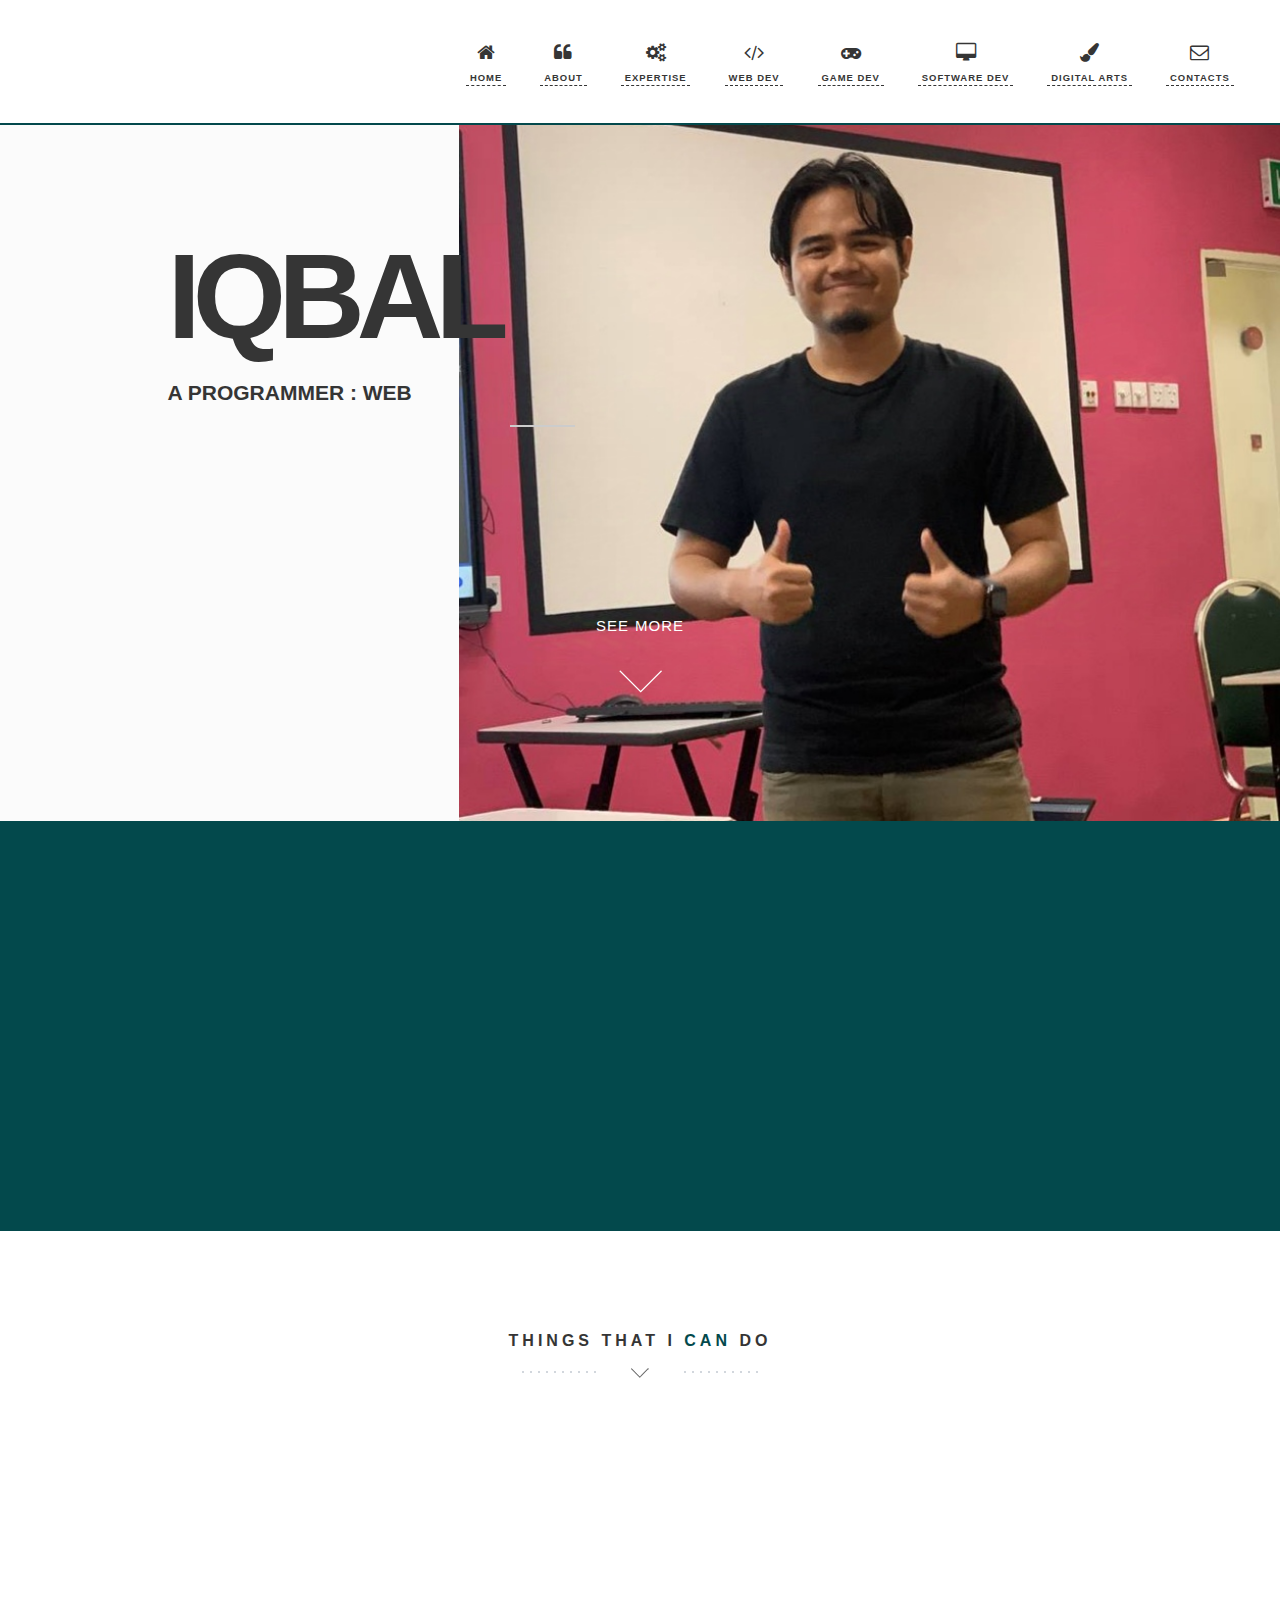
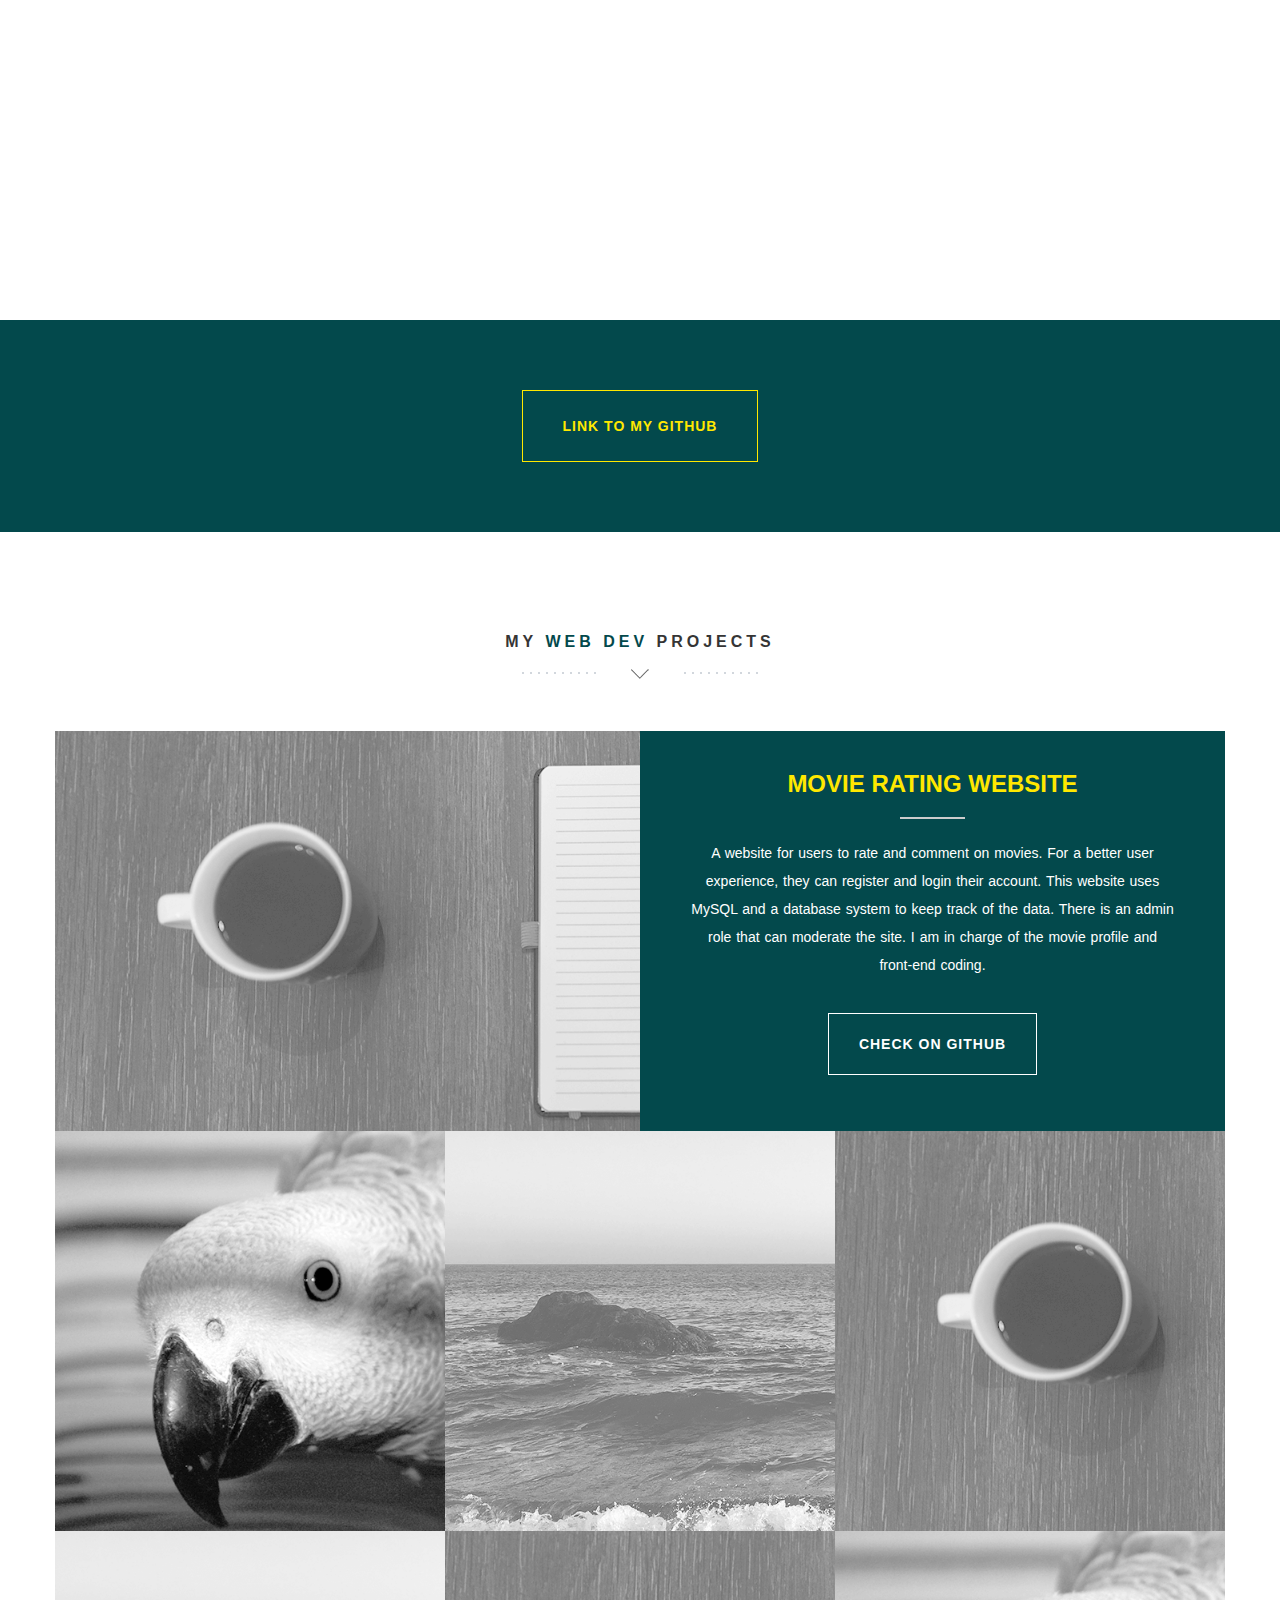
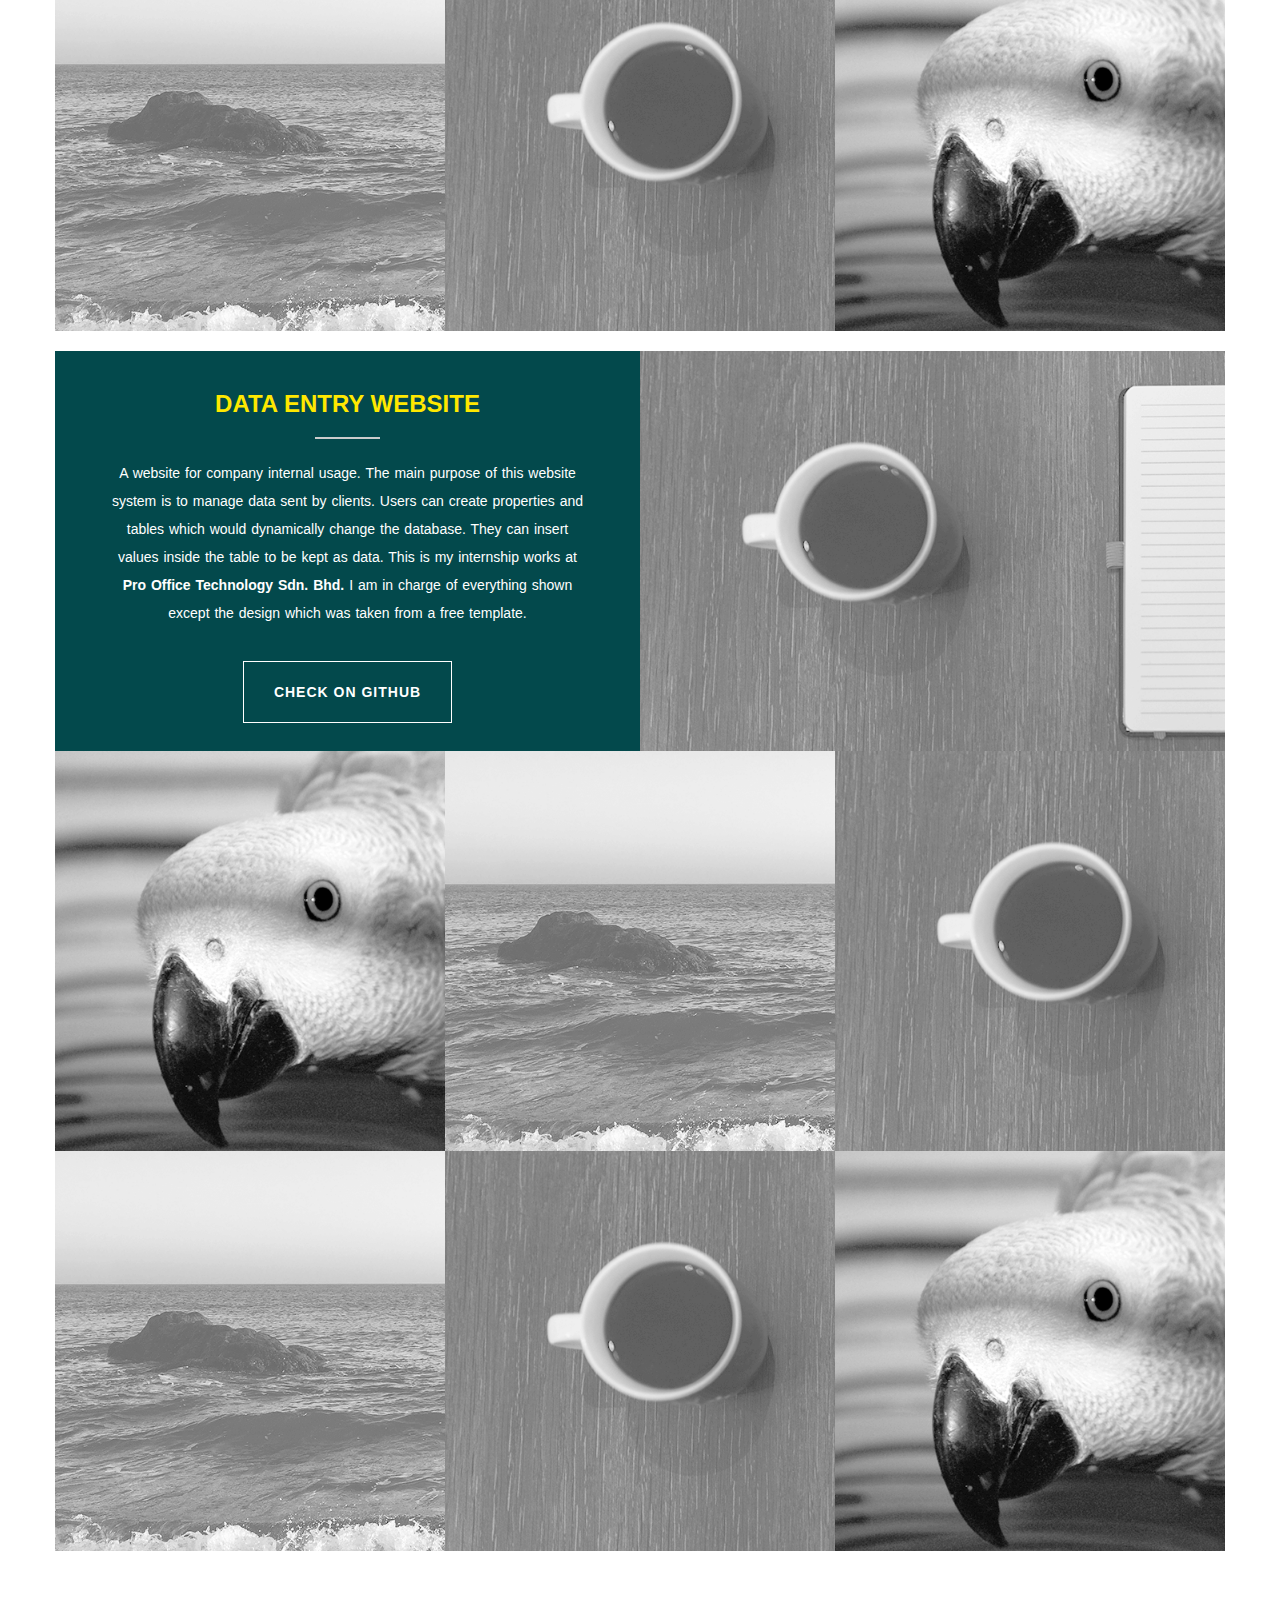
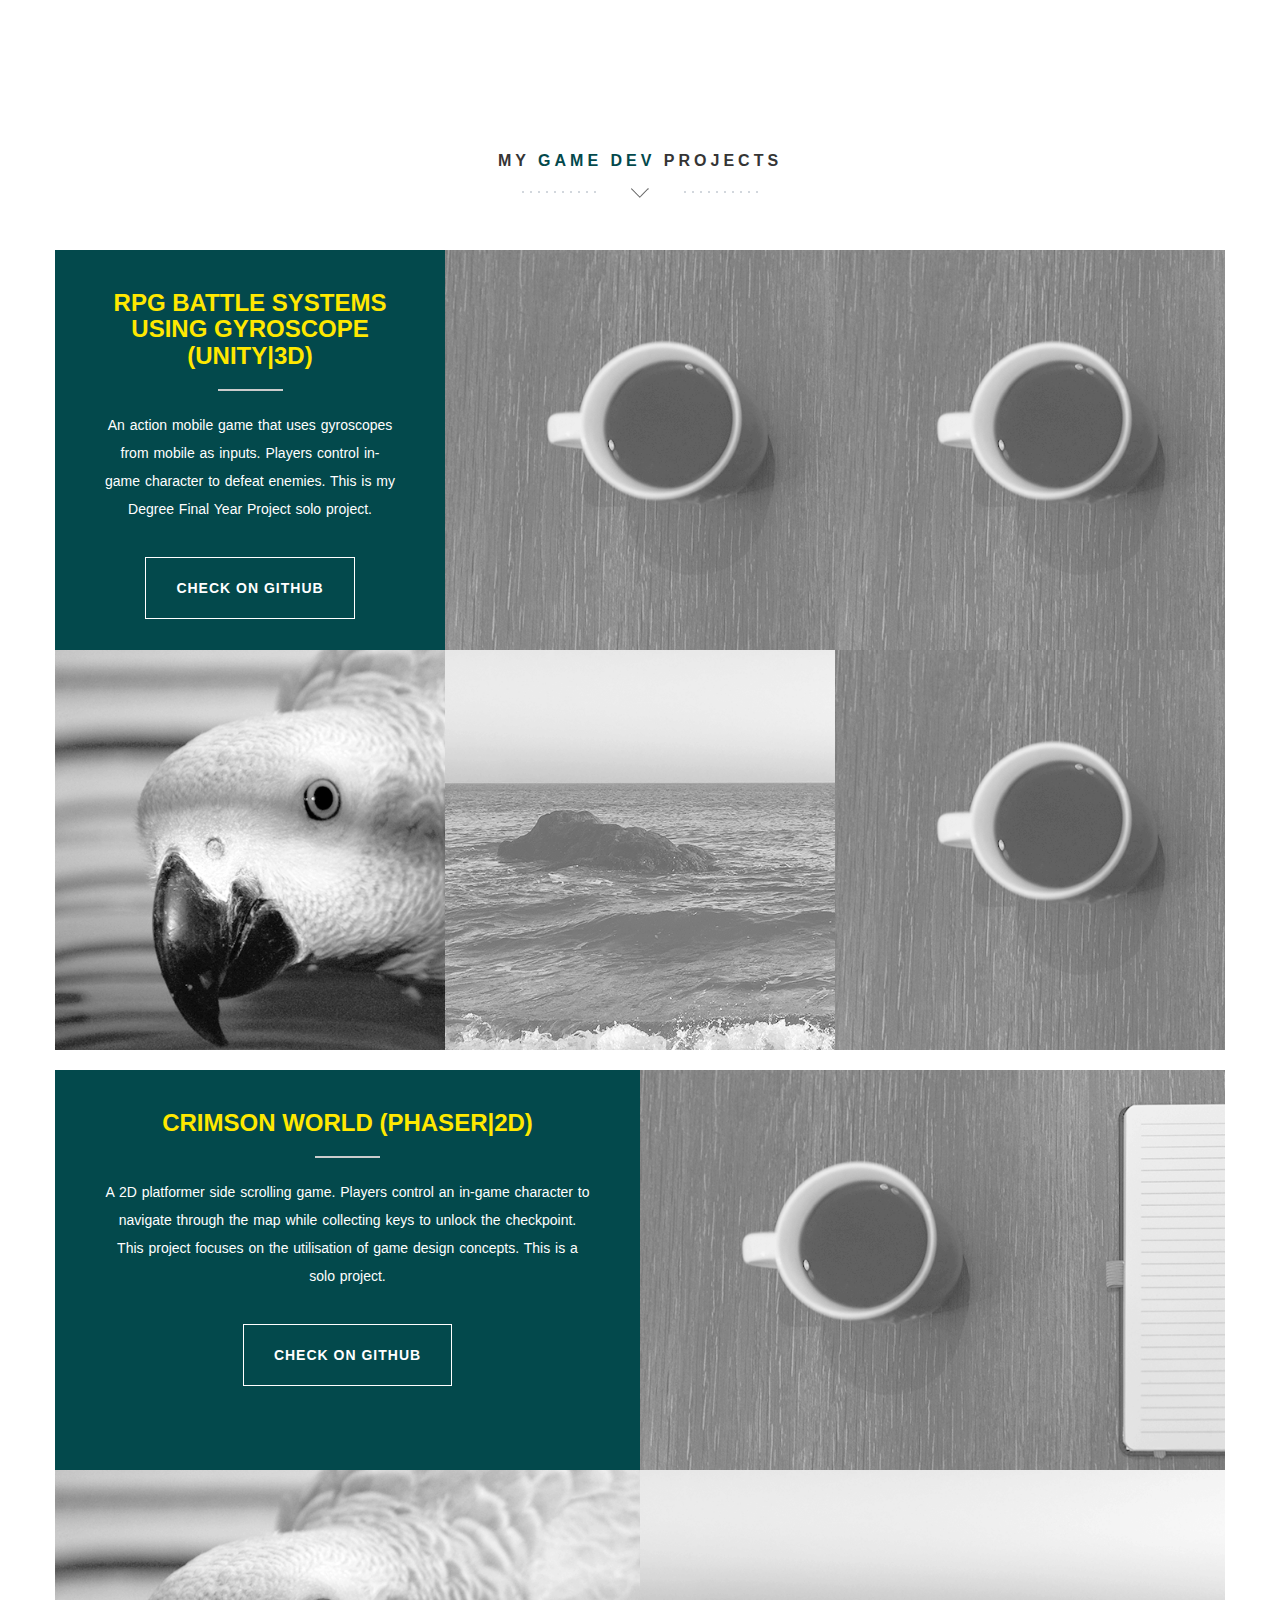
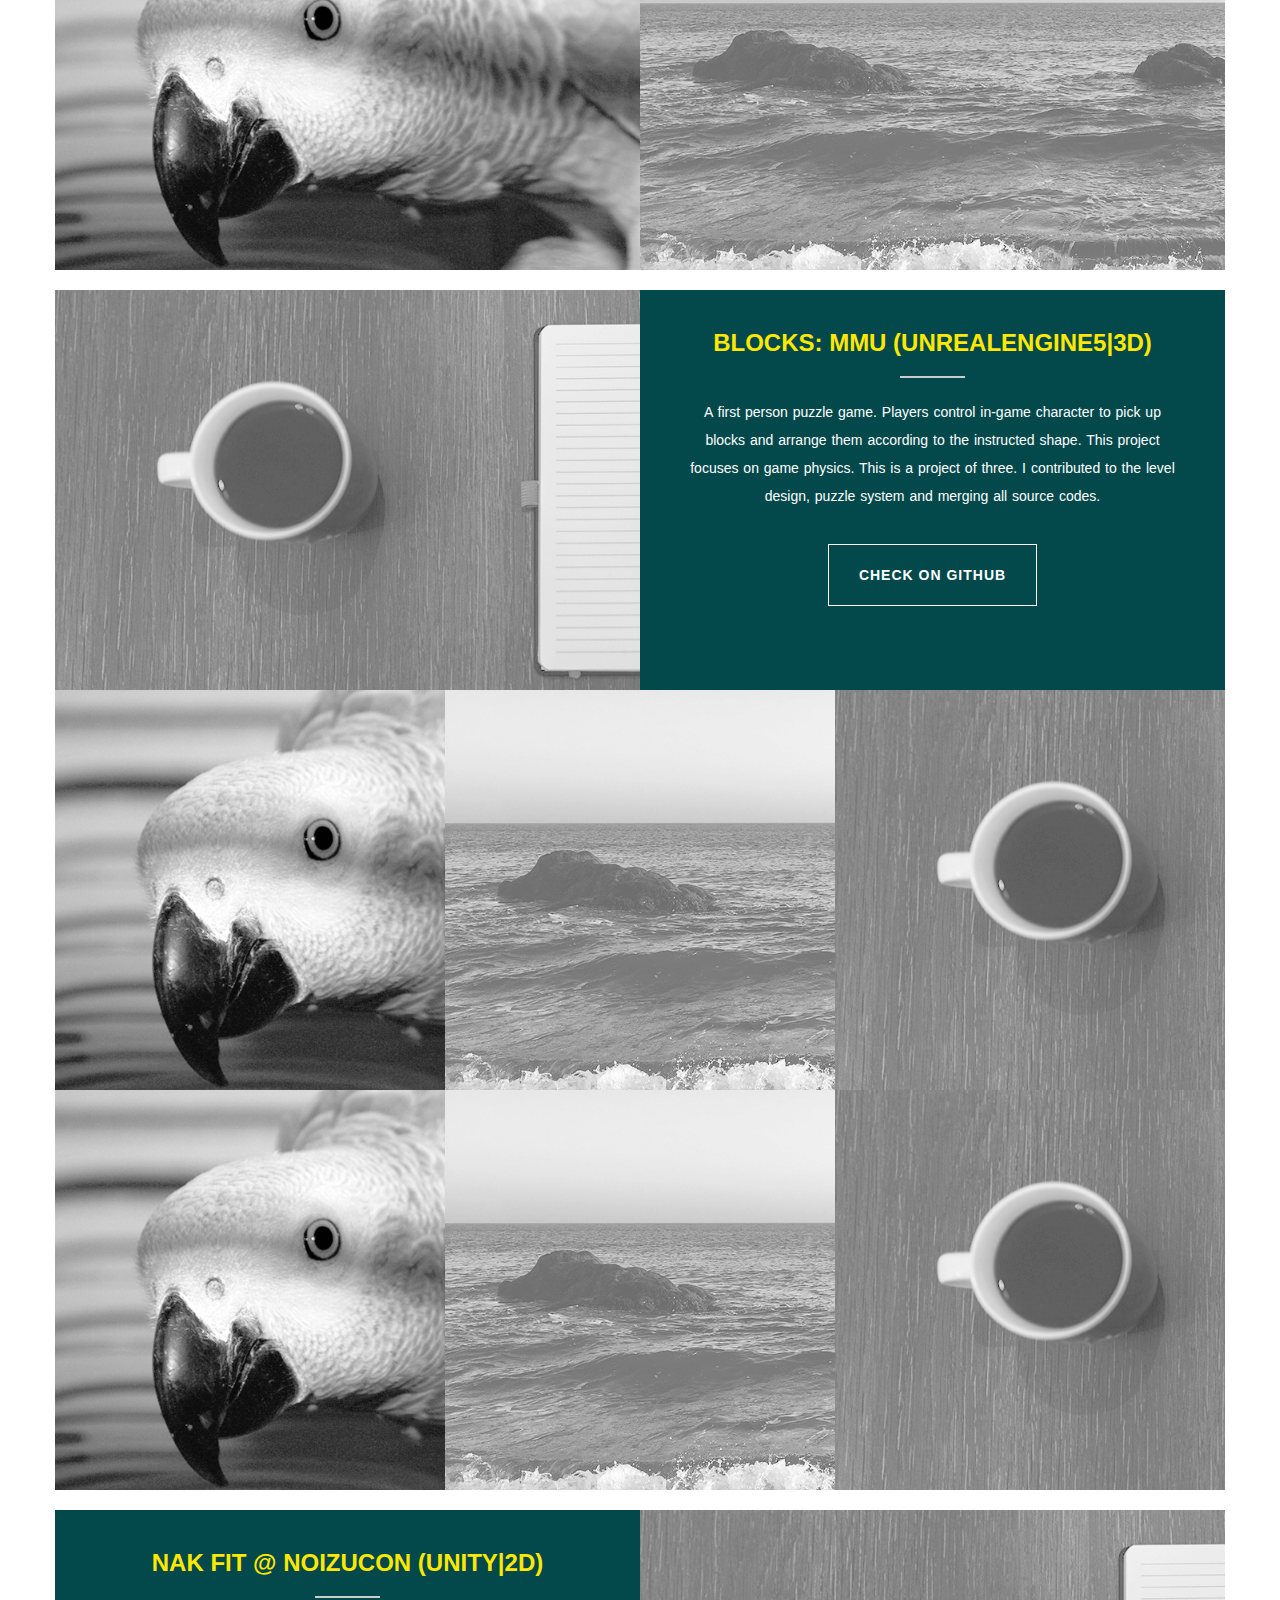
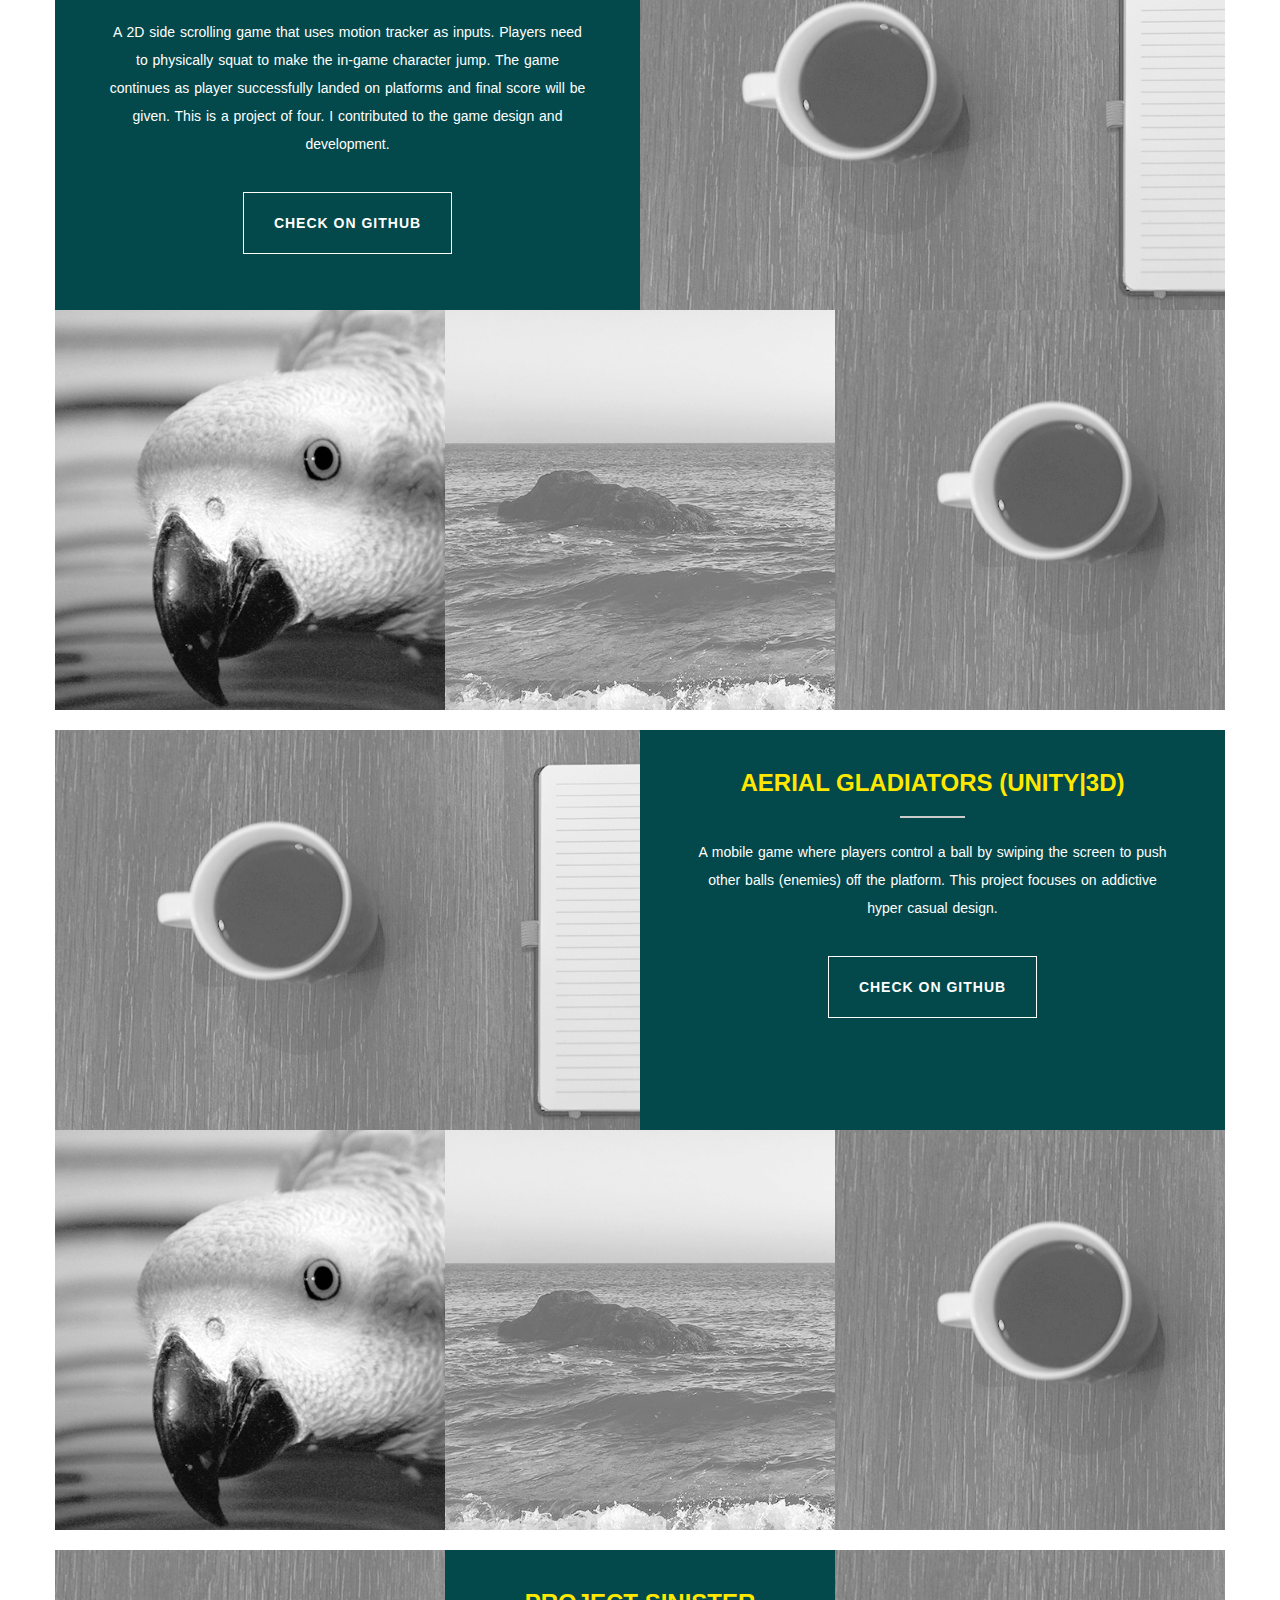
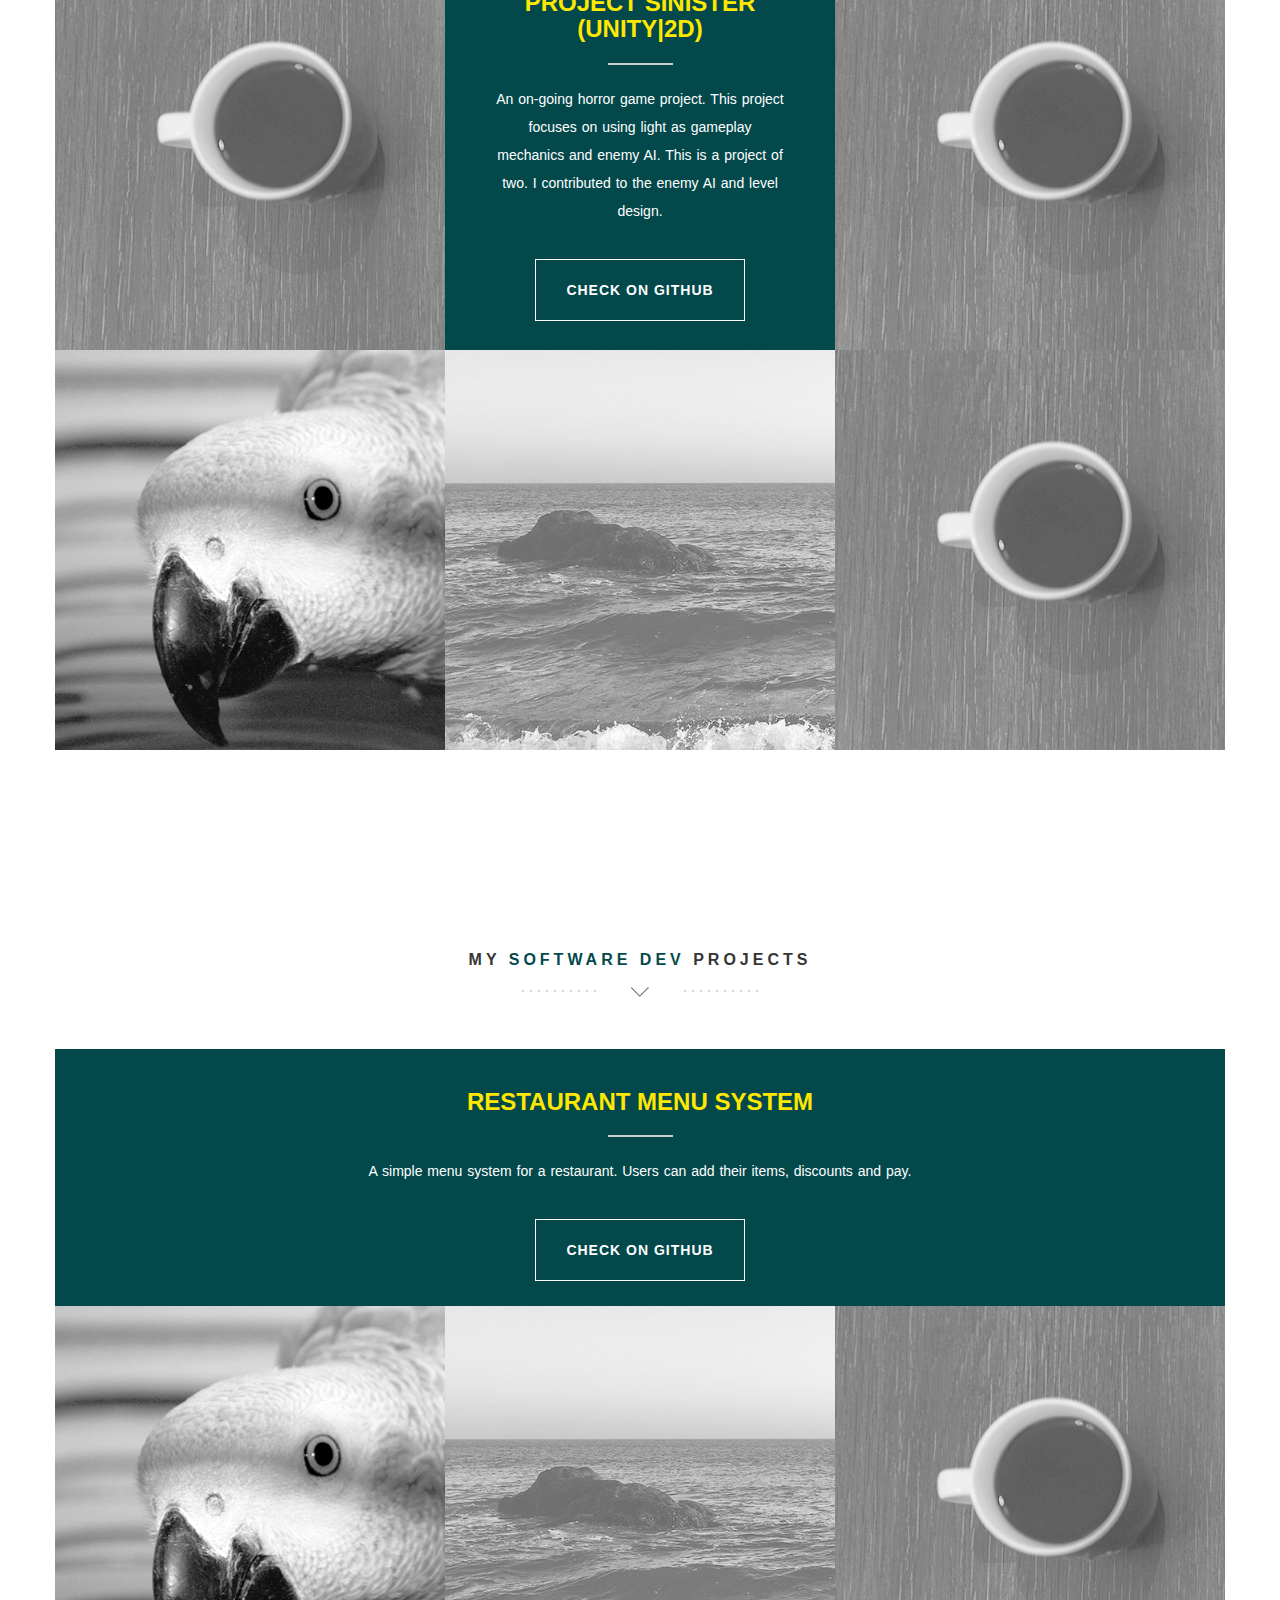
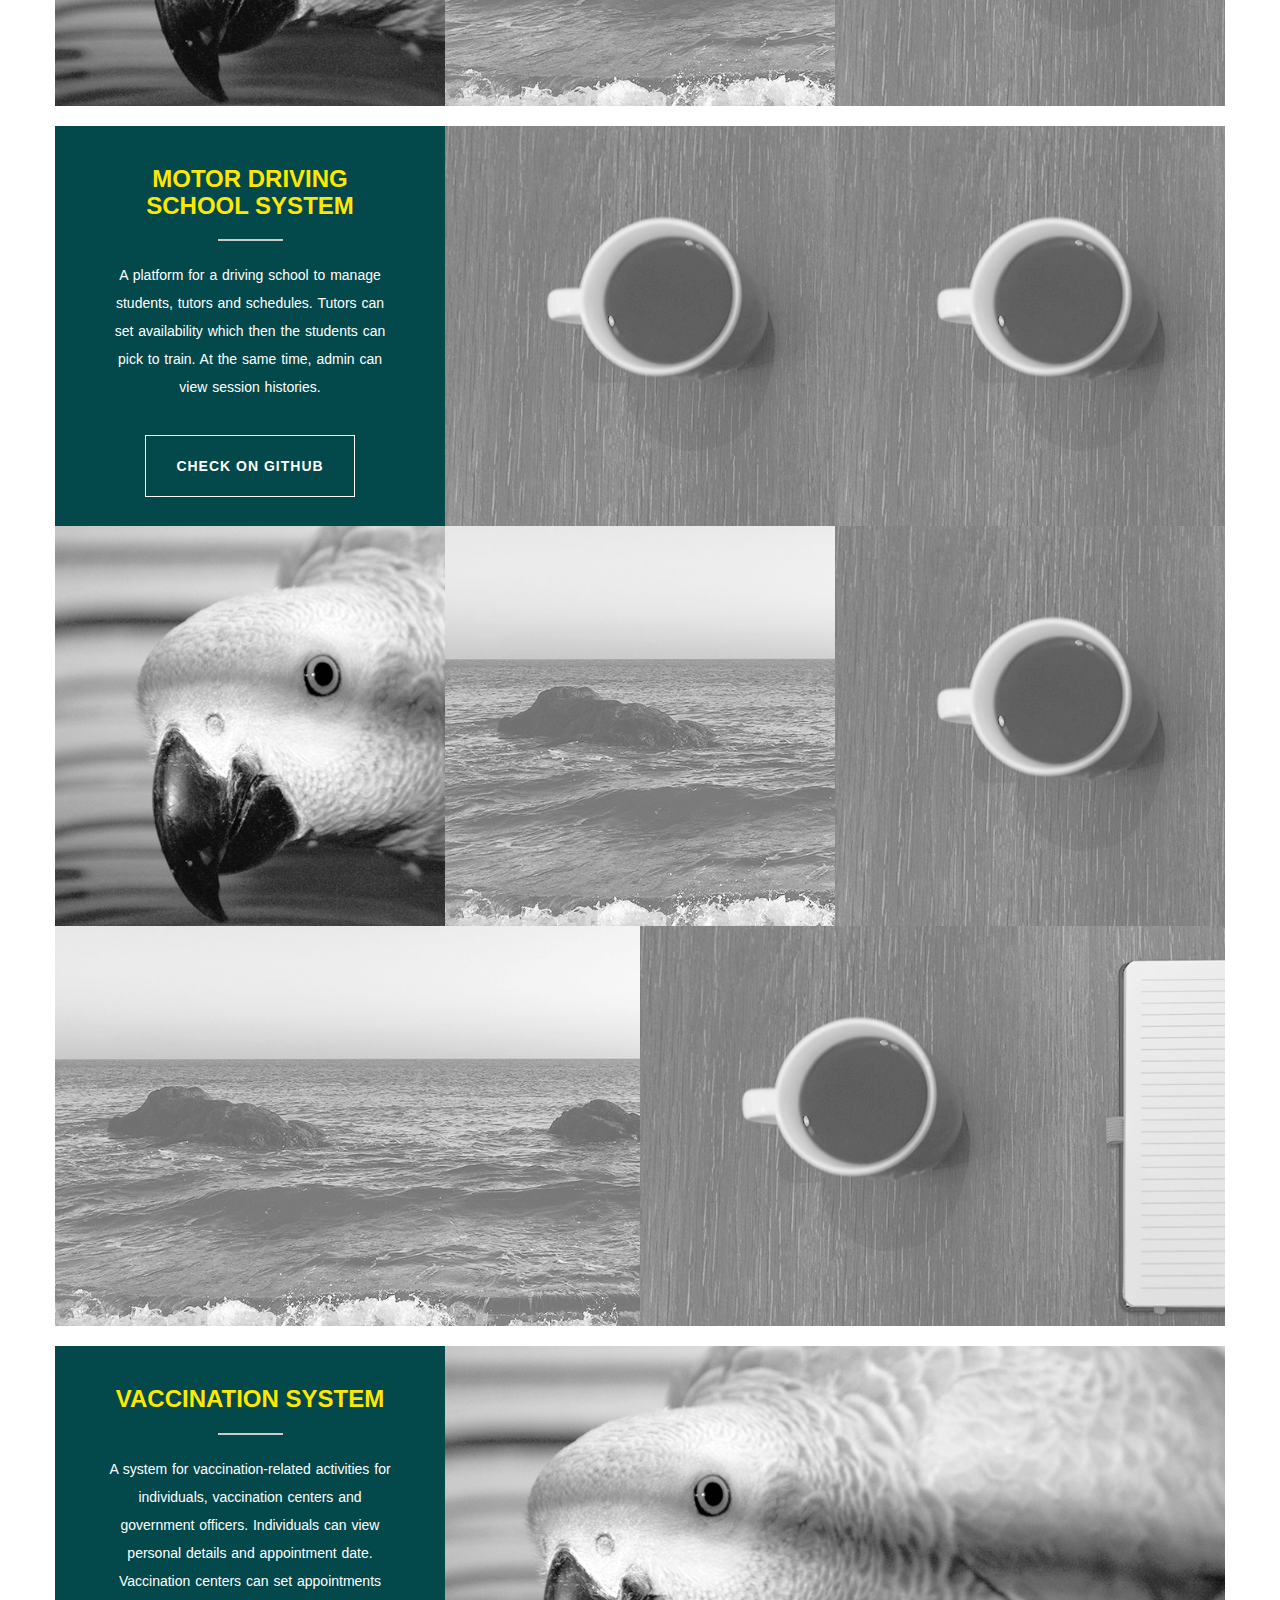
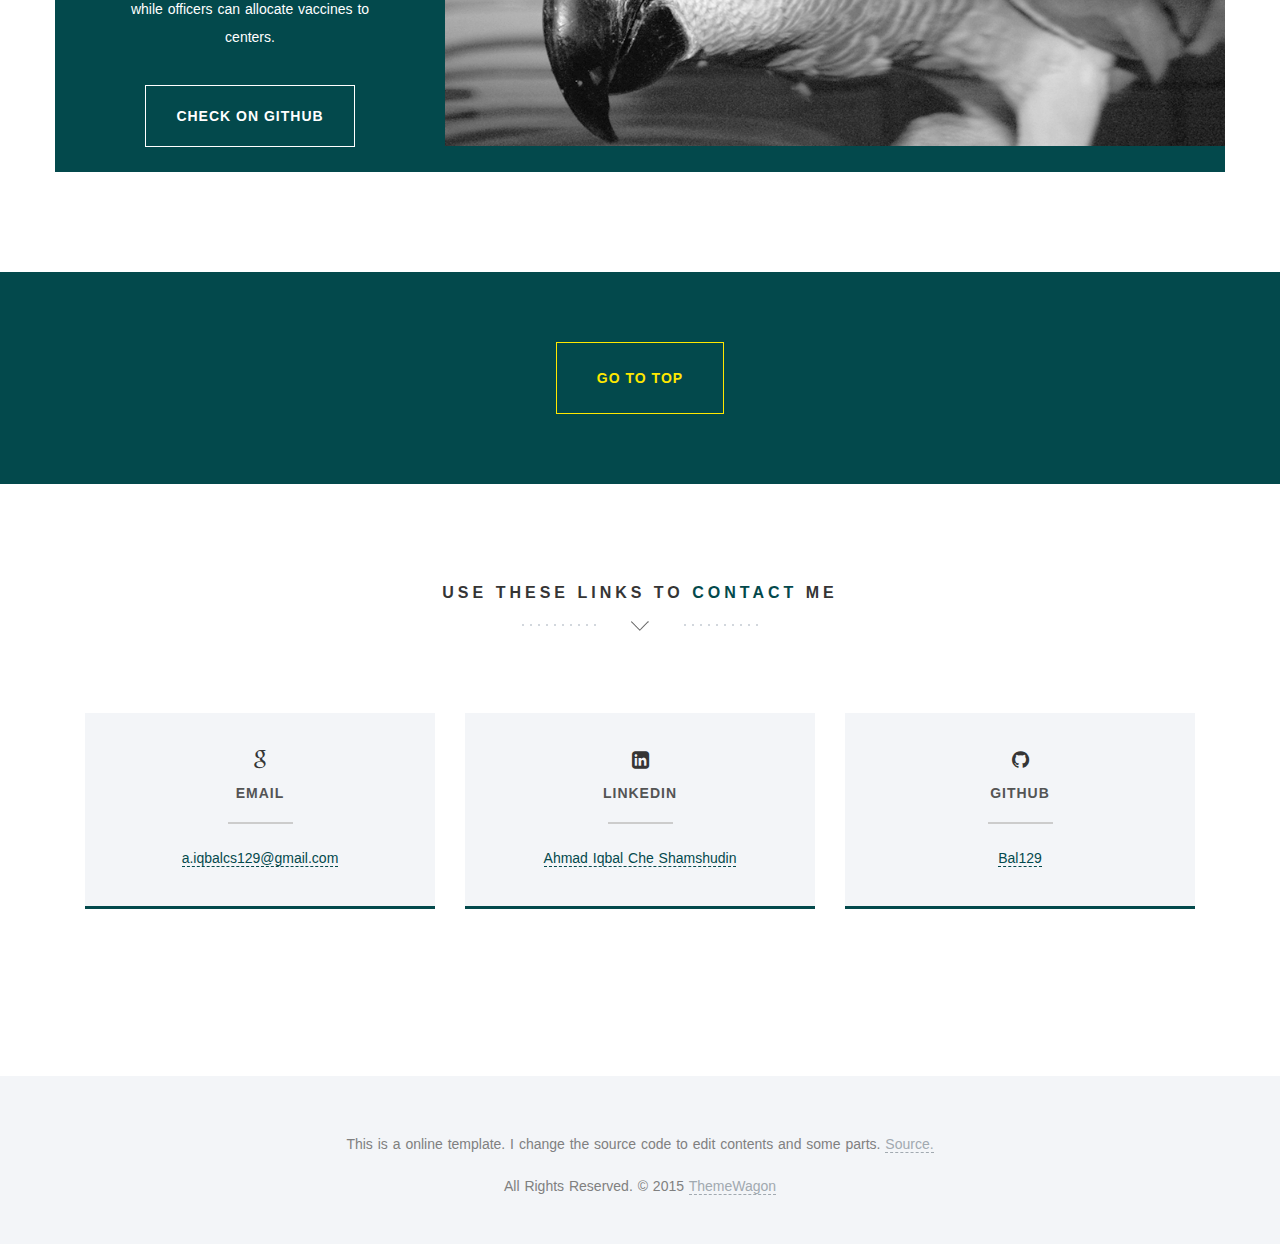
==== index.html @ 988a2d76 "Update" ====
<!DOCTYPE html>
<html lang="en">
  
  <head>
    <meta charset="utf-8">
    <meta http-equiv="X-UA-Compatible" content="IE=edge">
    <meta name="viewport" content="width=device-width, initial-scale=1">
	  <!-- Website Title -->
    <title>Iqbal [Portfolio]</title>
    <!-- Bootstrap -->
    <link href="assets/bootstrap/css/bootstrap.min.css" rel="stylesheet">
	  <!-- Font-Awesome -->
    <link href="assets/font-awesome/css/font-awesome.min.css" rel="stylesheet">
	  <!-- Lightbox -->
	  <link href="assets/lightbox/css/lightbox.css" rel="stylesheet">
    <!-- Text Rotator-->
	  <link href="assets/textrotator/simpletextrotator.css" rel="stylesheet">
	  <!-- FlexSlider -->
    <link href="assets/flexslider/flexslider.css" rel="stylesheet">
	  <!-- Theme Style -->
    <link href="css/style.css" rel="stylesheet">
	  <!-- Animations -->
    <link href="css/animate.css" rel="stylesheet">
	  <!-- Custom Favicon -->
	  <link href="img/favicon.ico" rel="shortcut icon" type="image/x-icon" /> 
    <!-- HTML5 Shim and Respond.js IE8 support of HTML5 elements and media queries -->
    <!-- WARNING: Respond.js doesn't work if you view the page via file:// -->
    <!--[if lt IE 9]>
    <script src="assets/html5shiv/html5shiv.js"></script>
    <script src="assets/respond/respond.min.js"></script>
    <![endif]-->
  </head>
  
  <body id="top" class="show-menu">

    <!-- ****************************** Preloader ************************** -->
    <div id="preloader"></div>

    <!-- =======================================
         HEADER SECTION START
    ============================================ -->
    
    <header id="home">
      <!-- Menu -->
      <div class="container-fluid">
        <div class="row">
          <div class="menu-wrap">
            <nav class="menu">
              <!-- Menu Links -->
              <div class="icon-list">
                <a href="index.html#home"><i class="fa fa-fw fa-home"></i><span>Home</span></a>
                <a href="index.html#about"><i class="fa fa-fw fa-quote-left"></i><span>About</span></a>
                <a href="index.html#expertise"><i class="fa fa-fw fa-cogs"></i><span>Expertise</span></a>
                <a href="index.html#web"><i class="fa fa-fw fa-code"></i><span>Web Dev</span></a>
                <a href="index.html#game"><i class="fa fa-fw fa-gamepad"></i><span>Game Dev</span></a>
                <a href="index.html#software"><i class="fa fa-fw fa-desktop"></i><span>Software Dev</span></a>
                <a href="index.html#arts"><i class="fa fa-fw fa-paint-brush"></i><span>Digital Arts</span></a>
                <a href="index.html#contacts"><i class="fa fa-fw fa-envelope-o"></i><span>Contacts</span></a>
              </div>
            </nav>
          </div>
        </div>
      </div>
      <!-- Header Image -->
      <section class="hero" id="hero">
        <div class="container">
          <!-- Slider Button (don't edit!)-->
          <div class="row">
            <div class="col-md-12 text-right navicon">
              <a id="nav-toggle" class="nav_slide_button" href="index.html#"><span></span></a>
            </div>
          </div>
          <!-- HEADER HEADLINE -->
          <div class="row">
            <div class="col-md-8 col-md-offset-1 inner">
              <h1 class="animated fadeInDown">Iqbal</h1>
              <br/>
              <h2>A Programmer : <span class="rotate">Web,Game,Software</span></h2>
            </div>
          </div>
          <!-- Learn More Button -->
          <div class="row">
            <div class="col-md-6 col-md-offset-3 text-center">
              <a href="index.html#about" class="scrollto wow fadeInUp delay-5s ">
                <p>SEE MORE</p>
                <p class="scrollto--arrow"><img src="img/scroll-down.png" alt="scroll down arrow"></p>
              </a>
            </div>
          </div>
        </div>
      </section>
      <!-- Header Image End -->
    </header>

    <!-- =======================================
         HEADER SECTION END 
    ============================================ -->
		
		<!-- =======================================
         ABOUT SECTION START 
    ============================================ -->
		
    <section class="intro text-center section-padding color-bg" id="about">
      <div class="container">
        <div class="row">
          <div class="col-md-8 col-md-offset-2 wp1">
            <h1 class="arrow">Let me share something <span>about</span> me</h1>
            <p>
              Programming is something that I am interested to learn when I entered a game development competition back in highschool.
              I am very passionate about things that I like including food, badminton, arts, playing video games and programming.
              I also practice team management in University's club and society activites.
              My dream is to start my own video game studio!
            </p>
          </div>
        </div>
      </div>
      <!-- Button to go HOME -->
      <a href="index.html#top" class="up-btn"><i class="fa fa-chevron-up"></i></a>
    </section>

    <!-- =======================================
         ABOUT SECTION END 
    ============================================ -->

    <!-- =======================================
         EXPERTISE SECTION START 
    ============================================ -->
    
    <section class="features text-center section-padding" id="expertise">
      <div class="container">
        <div class="row">
          <div class="col-md-12">
            <h1 class="arrow">Things that I <span>can</span> do</h1>
          </div>
        </div>
        <div class="row">
          <div class="col-md-12">
            <div class="services">
              <!-- Item 1 - Web -->
              <div class="col-md-3 wp2 item">
                <div class="icon">
                  <i class="fa fa-code"></i><!-- Icon -->
                </div>
                <h2>Web Development</h2><!-- Title -->
                <p> HTML | CSS | JavaScript | ReactJS | PHP | MySQL </p><!-- Description -->
              </div>
              <!-- Item 2 - Game -->
              <div class="col-md-3 wp2 item delay-05s">
                <div class="icon">
                  <i class="fa fa-gamepad"></i><!-- Icon -->
                </div>
                <h2>Game Development</h2><!-- Title -->
                <p> Monogame | Phaser | Unity 2D/3D | Unreal Engine 5 </p><!-- Description -->
              </div>
              <!-- Item 3 - Software -->
              <div class="col-md-3 wp2 item delay-1s">
                <div class="icon">
                  <i class="fa fa-desktop"></i><!-- Icon -->
                </div>
                <h2>Software Dev</h2><!-- Title -->
                <p> C++ | Java | Java Swing | JavaFx </p><!-- Description -->
              </div>
              <!-- Item 4 - Digital Arts -->
              <div class="col-md-3 wp2 item delay-1s">
                <div class="icon">
                  <i class="fa fa-paint-brush"></i><!-- Icon -->
                </div>
                <h2>Digital Arts</h2><!-- Title -->
                <p> Blender (3D) | Krita (2D) | C++ OpenGL </p><!-- Description -->
              </div>
            </div>
            <div class="clearfix"></div>
          </div>
        </div>
      </div>
    </section>
    
    <!-- =======================================
         EXPERTISE SECTION END
    ============================================ -->

    <!-- =======================================
         GITHUB SECTION START
    ============================================ -->

		<div class="spacer-cta text-center">
      <div class="container">
        <div class="row">
          <div class="col-md-12">
            <a href="https://github.com/Bal129" target="_blank" class="outline-btn">Link to my GitHub</a>
          </div>
        </div>
      </div>
    </div>

    <!-- =======================================
         GITHUB SECTION END
    ============================================ -->

    <!-- =======================================
         WEB SECTION START
    ============================================ -->

    <section class="text-center section-padding" id="web">
      <div class="container">
        <!-- Headline -->
        <div class="row">
          <div class="col-md-12">
            <h1 class="arrow">My <span>Web Dev</span> Projects</h1>
          </div>
        </div><br><br>

        <!-- ===================
        WEB 1 - Movie Rating 
        ==================== -->

        <!-- Row 1 -->
        <div class="row color-bg">
          <div class="col-md-6 nopadding features-intro-img">
            <div class="about-image" style="background-image:url(img/about1.png)"></div>
          </div>
          <div class="col-md-6 about-text">
            <h2>Movie Rating Website</h2>
            <p>
              A website for users to rate and comment on movies.
              For a better user experience, they can register and login their account. 
              This website uses MySQL and a database system to keep track of the data.
              There is an admin role that can moderate the site.
              I am in charge of the movie profile and front-end coding.
            </p><br>
            <a href="index.html#team" class="weight-outline-btn">Check on GitHub</a>
          </div>
        </div>
        <!-- Row 2 -->
        <div class="row color-bg">
          <div class="col-md-4 nopadding features-intro-img">
            <div class="about-image" style="background-image:url(img/about3.png)"></div>
          </div>
          <div class="col-md-4 nopadding features-intro-img">
            <div class="about-image" style="background-image:url(img/about2.png)"></div>
          </div>
          <div class="col-md-4 nopadding features-intro-img">
            <div class="about-image" style="background-image:url(img/about1.png)"></div>
          </div>
        </div>
        <!-- Row 3 -->
        <div class="row color-bg">
          <div class="col-md-4 nopadding features-intro-img">
            <div class="about-image" style="background-image:url(img/about2.png)"></div>
          </div>
          <div class="col-md-4 nopadding features-intro-img">
            <div class="about-image" style="background-image:url(img/about1.png)"></div>
          </div>
          <div class="col-md-4 nopadding features-intro-img">
            <div class="about-image" style="background-image:url(img/about3.png)"></div>
          </div>
        </div>

        </br> <!-- break between project -->

        <!-- ===============
        WEB 2 - Data Entry 
        ==================== -->

        <!-- Row 1 -->
        <div class="row color-bg">
          <div class="col-md-6 about-text">
            <h2>Data Entry Website</h2>
            <p>
              A website for company internal usage.
              The main purpose of this website system is to manage data sent by clients.
              Users can create properties and tables which would dynamically change the database.
              They can insert values inside the table to be kept as data.
              This is my internship works at <b>Pro Office Technology Sdn. Bhd.</b>
              I am in charge of everything shown except the design which was taken from a free template.
            </p><br>
            <a href="index.html#team" class="weight-outline-btn">Check on GitHub</a>
          </div>
          <div class="col-md-6 nopadding features-intro-img">
            <div class="about-image" style="background-image:url(img/about1.png)"></div>
          </div>
        </div>
        <!-- Row 2 -->
        <div class="row color-bg">
          <div class="col-md-4 nopadding features-intro-img">
            <div class="about-image" style="background-image:url(img/about3.png)"></div>
          </div>
          <div class="col-md-4 nopadding features-intro-img">
            <div class="about-image" style="background-image:url(img/about2.png)"></div>
          </div>
          <div class="col-md-4 nopadding features-intro-img">
            <div class="about-image" style="background-image:url(img/about1.png)"></div>
          </div>
        </div>
        <!-- Row 3 -->
        <div class="row color-bg">
          <div class="col-md-4 nopadding features-intro-img">
            <div class="about-image" style="background-image:url(img/about2.png)"></div>
          </div>
          <div class="col-md-4 nopadding features-intro-img">
            <div class="about-image" style="background-image:url(img/about1.png)"></div>
          </div>
          <div class="col-md-4 nopadding features-intro-img">
            <div class="about-image" style="background-image:url(img/about3.png)"></div>
          </div>
        </div>

      </div>
    </section>
    
    <!-- =======================================
         WEB SECTION END
    ============================================ -->

    <!-- =======================================
         GAME SECTION START
    ============================================ -->
    
    <section class="text-center section-padding" id="game">
      <div class="container">
        <!-- Headline -->
        <div class="row">
          <div class="col-md-12">
            <h1 class="arrow">My <span>Game Dev</span> Projects</h1>
          </div>
        </div><br><br>

        <!-- ===================
        GAME 1 - GYROSCOPE
        ==================== -->

        <!-- Row 1 -->
        <div class="row color-bg">
          <div class="col-md-4 about-text">
            <h2>RPG Battle Systems Using Gyroscope (Unity|3D)</h2>
            <p>
              An action mobile game that uses gyroscopes from mobile as inputs.
              Players control in-game character to defeat enemies.
              This is my Degree Final Year Project solo project.
            </p><br>
            <a href="index.html#team" class="weight-outline-btn">Check on GitHub</a>
          </div>
          <div class="col-md-4 nopadding features-intro-img">
            <div class="about-image" style="background-image:url(img/about1.png)"></div>
          </div>
          <div class="col-md-4 nopadding features-intro-img">
            <div class="about-image" style="background-image:url(img/about1.png)"></div>
          </div>
        </div>
        <!-- Row 2 -->
        <div class="row color-bg">
          <div class="col-md-4 nopadding features-intro-img">
            <div class="about-image" style="background-image:url(img/about3.png)"></div>
          </div>
          <div class="col-md-4 nopadding features-intro-img">
            <div class="about-image" style="background-image:url(img/about2.png)"></div>
          </div>
          <div class="col-md-4 nopadding features-intro-img">
            <div class="about-image" style="background-image:url(img/about1.png)"></div>
          </div>
        </div>

        </br> <!-- break between project -->

        <!-- ===============
        GAME 2 - Crimson World 
        ==================== -->

        <!-- Row 1 -->
        <div class="row color-bg">
          <div class="col-md-6 about-text">
            <h2>Crimson World (Phaser|2D)</h2>
            <p>
              A 2D platformer side scrolling game.
              Players control an in-game character to navigate through the map while collecting keys to unlock the checkpoint.
              This project focuses on the utilisation of game design concepts.
              This is a solo project.
            </p><br>
            <a href="index.html#team" class="weight-outline-btn">Check on GitHub</a>
          </div>
          <div class="col-md-6 nopadding features-intro-img">
            <div class="about-image" style="background-image:url(img/about1.png)"></div>
          </div>
        </div>
        <!-- Row 2 -->
        <div class="row color-bg">
          <div class="col-md-6 nopadding features-intro-img">
            <div class="about-image" style="background-image:url(img/about3.png)"></div>
          </div>
          <div class="col-md-6 nopadding features-intro-img">
            <div class="about-image" style="background-image:url(img/about2.png)"></div>
          </div>
        </div>

        </br> <!-- break between project -->

        <!-- ===============
        GAME 3 - Blocks: MMU 
        ==================== -->
        
        <!-- Row 1 -->
        <div class="row color-bg">
          <div class="col-md-6 nopadding features-intro-img">
            <div class="about-image" style="background-image:url(img/about1.png)"></div>
          </div>
          <div class="col-md-6 about-text">
            <h2>Blocks: MMU (UnrealEngine5|3D)</h2>
            <p>
              A first person puzzle game.
              Players control in-game character to pick up blocks and arrange them according to the instructed shape.
              This project focuses on game physics.
              This is a project of three.
              I contributed to the level design, puzzle system and merging all source codes. 
            </p><br>
            <a href="index.html#team" class="weight-outline-btn">Check on GitHub</a>
          </div>
        </div>
        <!-- Row 2 -->
        <div class="row color-bg">
          <div class="col-md-4 nopadding features-intro-img">
            <div class="about-image" style="background-image:url(img/about3.png)"></div>
          </div>
          <div class="col-md-4 nopadding features-intro-img">
            <div class="about-image" style="background-image:url(img/about2.png)"></div>
          </div>
          <div class="col-md-4 nopadding features-intro-img">
            <div class="about-image" style="background-image:url(img/about1.png)"></div>
          </div>
        </div>
        <!-- Row 2 -->
        <div class="row color-bg">
          <div class="col-md-4 nopadding features-intro-img">
            <div class="about-image" style="background-image:url(img/about3.png)"></div>
          </div>
          <div class="col-md-4 nopadding features-intro-img">
            <div class="about-image" style="background-image:url(img/about2.png)"></div>
          </div>
          <div class="col-md-4 nopadding features-intro-img">
            <div class="about-image" style="background-image:url(img/about1.png)"></div>
          </div>
        </div>
      
        </br> <!-- break between project -->
        
        <!-- ===============
        GAME 4 - Nak Fit @ Noizucon 
        ==================== -->
        
        <!-- Row 1 -->
        <div class="row color-bg">
          <div class="col-md-6 about-text">
            <h2>Nak Fit @ Noizucon (Unity|2D)</h2>
            <p>
              A 2D side scrolling game that uses motion tracker as inputs.
              Players need to physically squat to make the in-game character jump.
              The game continues as player successfully landed on platforms and final score will be given.
              This is a project of four.
              I contributed to the game design and development.
            </p><br>
            <a href="index.html#team" class="weight-outline-btn">Check on GitHub</a>
          </div>
          <div class="col-md-6 nopadding features-intro-img">
            <div class="about-image" style="background-image:url(img/about1.png)"></div>
          </div>
        </div>
        <!-- Row 2 -->
        <div class="row color-bg">
          <div class="col-md-4 nopadding features-intro-img">
            <div class="about-image" style="background-image:url(img/about3.png)"></div>
          </div>
          <div class="col-md-4 nopadding features-intro-img">
            <div class="about-image" style="background-image:url(img/about2.png)"></div>
          </div>
          <div class="col-md-4 nopadding features-intro-img">
            <div class="about-image" style="background-image:url(img/about1.png)"></div>
          </div>
        </div>

        </br> <!-- break between project -->

        <!-- ===============
        GAME 5 - Aerial Gladiators
        ==================== -->
        
        <!-- Row 1 -->
        <div class="row color-bg">
          <div class="col-md-6 nopadding features-intro-img">
            <div class="about-image" style="background-image:url(img/about1.png)"></div>
          </div>
          <div class="col-md-6 about-text">
            <h2>Aerial Gladiators (Unity|3D)</h2>
            <p>
              A mobile game where players control a ball by swiping the screen to push other balls (enemies) off the platform.
              This project focuses on addictive hyper casual design.
            </p><br>
            <a href="index.html#team" class="weight-outline-btn">Check on GitHub</a>
          </div>
        </div>
        <!-- Row 2 -->
        <div class="row color-bg">
          <div class="col-md-4 nopadding features-intro-img">
            <div class="about-image" style="background-image:url(img/about3.png)"></div>
          </div>
          <div class="col-md-4 nopadding features-intro-img">
            <div class="about-image" style="background-image:url(img/about2.png)"></div>
          </div>
          <div class="col-md-4 nopadding features-intro-img">
            <div class="about-image" style="background-image:url(img/about1.png)"></div>
          </div>
        </div>

        </br> <!-- break between project -->

        <!-- ===============
        GAME 6 - Project Sinister
        ==================== -->
        
        <!-- Row 1 -->
        <div class="row color-bg">
          <div class="col-md-4 nopadding features-intro-img">
            <div class="about-image" style="background-image:url(img/about1.png)"></div>
          </div>
          <div class="col-md-4 about-text">
            <h2>Project Sinister (Unity|2D)</h2>
            <p>
              An on-going horror game project.
              This project focuses on using light as gameplay mechanics and enemy AI.
              This is a project of two.
              I contributed to the enemy AI and level design.
            </p><br>
            <a href="index.html#team" class="weight-outline-btn">Check on GitHub</a>
          </div>
          <div class="col-md-4 nopadding features-intro-img">
            <div class="about-image" style="background-image:url(img/about1.png)"></div>
          </div>
        </div>
        <!-- Row 2 -->
        <div class="row color-bg">
          <div class="col-md-4 nopadding features-intro-img">
            <div class="about-image" style="background-image:url(img/about3.png)"></div>
          </div>
          <div class="col-md-4 nopadding features-intro-img">
            <div class="about-image" style="background-image:url(img/about2.png)"></div>
          </div>
          <div class="col-md-4 nopadding features-intro-img">
            <div class="about-image" style="background-image:url(img/about1.png)"></div>
          </div>
        </div>

      </div>
    </section>

    <!-- =======================================
         GAME SECTION END
    ============================================ -->

    <!-- =======================================
         SOFTWARE SECTION START
    ============================================ -->

    <section class="text-center section-padding" id="software">
      <div class="container">
        <!-- Headline -->
        <div class="row">
          <div class="col-md-12">
            <h1 class="arrow">My <span>Software Dev</span> Projects</h1>
          </div>
        </div><br><br>

        <!-- ===================
        SOFT 1 - Restaurant Menu System
        ==================== -->
        
        <!-- Row 1 -->
        <div class="row color-bg">
          <div class="col-md-12 about-text">
            <h2>Restaurant Menu System</h2>
            <p>
              A simple menu system for a restaurant.
              Users can add their items, discounts and pay.
            </p><br>
            <a href="index.html#team" class="weight-outline-btn">Check on GitHub</a>
          </div>
        </div>
        <!-- Row 2 -->
        <div class="row color-bg">
          <div class="col-md-4 nopadding features-intro-img">
            <div class="about-image" style="background-image:url(img/about3.png)"></div>
          </div>
          <div class="col-md-4 nopadding features-intro-img">
            <div class="about-image" style="background-image:url(img/about2.png)"></div>
          </div>
          <div class="col-md-4 nopadding features-intro-img">
            <div class="about-image" style="background-image:url(img/about1.png)"></div>
          </div>
        </div>

        </br> <!-- break between project -->

        <!-- ===============
        SOFT 2 - Motor Driving School System 
        ==================== -->

        <!-- Row 1 -->
        <div class="row color-bg">
          <div class="col-md-4 about-text">
            <h2>Motor Driving School System</h2>
            <p>
              A platform for a driving school to manage students, tutors and schedules.
              Tutors can set availability which then the students can pick to train.
              At the same time, admin can view session histories.
            </p><br>
            <a href="index.html#team" class="weight-outline-btn">Check on GitHub</a>
          </div>
          <div class="col-md-4 nopadding features-intro-img">
            <div class="about-image" style="background-image:url(img/about1.png)"></div>
          </div>
          <div class="col-md-4 nopadding features-intro-img">
            <div class="about-image" style="background-image:url(img/about1.png)"></div>
          </div>
        </div>
        <!-- Row 2 -->
        <div class="row color-bg">
          <div class="col-md-4 nopadding features-intro-img">
            <div class="about-image" style="background-image:url(img/about3.png)"></div>
          </div>
          <div class="col-md-4 nopadding features-intro-img">
            <div class="about-image" style="background-image:url(img/about2.png)"></div>
          </div>
          <div class="col-md-4 nopadding features-intro-img">
            <div class="about-image" style="background-image:url(img/about1.png)"></div>
          </div>
        </div>
        <!-- Row 3 -->
        <div class="row color-bg">
          <div class="col-md-6 nopadding features-intro-img">
            <div class="about-image" style="background-image:url(img/about2.png)"></div>
          </div>
          <div class="col-md-6 nopadding features-intro-img">
            <div class="about-image" style="background-image:url(img/about1.png)"></div>
          </div>
        </div>

        </br> <!-- break between project -->
        
        <!-- ===================
        SOFT 3 - Vaccination System
        ==================== -->

        <!-- Row 1 -->
        <div class="row color-bg">
          <div class="col-md-4 about-text">
            <h2>Vaccination System</h2>
            <p>
              A system for vaccination-related activities for individuals, vaccination centers and government officers.
              Individuals can view personal details and appointment date.
              Vaccination centers can set appointments while officers can allocate vaccines to centers.
            </p><br>
            <a href="index.html#team" class="weight-outline-btn">Check on GitHub</a>
          </div>
          <div class="col-md-8 nopadding features-intro-img">
            <div class="about-image" style="background-image:url(img/about3.png)"></div>
          </div>
        </div>

      </div>
    </section>
    
    <!-- =======================================
         SOFTWARE SECTION END
    ============================================ -->

    <!-- =======================================
         GO TO TOP SECTION START 
    ============================================ -->
        
    <div class="spacer-cta text-center">
      <div class="container">
        <div class="row">
          <div class="col-md-12">
            <a href="index.html#home" target="_blank" class="outline-btn">Go to Top</a>
          </div>
        </div>
      </div>
    </div>

    <!-- =======================================
         GO TO TOP SECTION END 
    ============================================ -->

    <!-- =======================================
         CONTACTS SECTION START 
    ============================================ -->

    <section class="text-center section-padding contact-wrap" id="contacts">
      <!-- Contacts Container -->
      <div class="container">
        <div class="row">
          <div class="col-md-12">
            <h1 class="arrow">Use these links to <span>contact</span> me</h1>
          </div>
        </div>
        <div class="row contact-details">
          <!-- Gmail link -->
          <div class="col-md-4">
            <div class="dark-box box-hover">
              <h2><i class="fa fa-google"></i><span>Email</span></h2>
              <p><a href="mailto:a.iqbalcs129@gmail.com" target="blank">a.iqbalcs129@gmail.com</a></p>
            </div>
          </div>
          <!-- LinkedIn link -->
          <div class="col-md-4">
            <div class="dark-box box-hover">
              <h2><i class="fa fa-linkedin-square"></i><span>LinkedIn</span></h2>
              <p><a href="https://my.linkedin.com/in/ahmad-iqbal-che-shamshudin-4053b4249" target="blank">Ahmad Iqbal Che Shamshudin</a></p>
            </div>
          </div>
          <!-- Github link -->
          <div class="col-md-4">
            <div class="dark-box box-hover">
              <h2><i class="fa fa-github"></i><span>GitHub</span></h2>
              <p><a href="https://github.com/Bal129" target="blank">Bal129</a></p>
            </div>
          </div>
        </div>
      </div>
    </section>

    <!-- =======================================
         CONTACTS SECTION END 
    ============================================ -->

    <!-- =======================================
         FOOTER SECTION START
    ============================================ -->

    <footer>
      <div class="container">
        <div class="row">
          <div class="col-md-12 text-center">
            <p>
              This is a online template. I change the source code to edit contents and some parts. 
              <a href="https://javascript.plainenglish.io/40-portfolio-templates-free-for-web-design-d0611a372763">Source. </a>
            </p>
            <p>
              All Rights Reserved. &copy; 2015 <a href="http://www.themewagon.com">ThemeWagon</a>
            </p>
          </div>
        </div>
      </div>
    </footer>

		<!-- =======================================
         FOOTER SECTION END 
    ============================================ -->
		
		
    <!-- =======================================
         JAVASCRIPT
    ============================================ -->

    <!-- jQuery -->
    <script src="https://ajax.googleapis.com/ajax/libs/jquery/1.11.0/jquery.min.js"></script>
    <!-- SmoothScroll -->           
    <script type="text/javascript" src="assets/smoothscroll/smoothscroll.js"></script>
    <!-- Bootstrap -->
    <script src="assets/bootstrap/js/bootstrap.min.js"></script>
    <!-- Waypoints -->
    <script src="js/waypoints.min.js"></script>
    <!-- classie.js -->
	  <script src="js/classie.js"></script>
    <!-- FlexSlider -->
    <script src="assets/flexslider/jquery.flexslider.js"></script>
	  <!-- Modernizr -->
    <script src="js/modernizr.js"></script>
	  <!-- Text Rotator -->
	  <script src="assets/textrotator/jquery.simple-text-rotator.js"></script>
	  <!-- Lightbox.js -->
    <script src="assets/lightbox/js/lightbox.min.js"></script>
    <!-- Google Maps --> 
    <script type="text/javascript" src="https://maps.googleapis.com/maps/api/js?key=AIzaSyDeKBBPJTG3v5w3cNPAgM6ZsJiPyL1mP_o&amp;sensor=false"></script>
	  <!-- Theme JavaScript Core -->
	  <script src="js/main.js"></script>
	  <script src="js/script.js"></script>
	
	  <!-- TEXT ROTATOR SETTINGS -->
    <script type="text/javascript">
    $(".rotate").textrotator({
      animation: "fade", // You can pick the way it animates when rotating through words. Options are dissolve (default), fade, flip, flipUp, flipCube, flipCubeUp and spin.
      separator: ",", // If you don't want commas to be the separator, you can define a new separator (|, &, * etc.) by yourself using this field.
      speed: 2000 // How many milliseconds until the next word show.
    });
    </script>
	
  </body>
</html>
---- assets/textrotator/simpletextrotator.css ----
.rotating {
  display: inline-block;
  -webkit-transform-style: preserve-3d;
  -moz-transform-style: preserve-3d;
  -ms-transform-style: preserve-3d;
  -o-transform-style: preserve-3d;
  transform-style: preserve-3d;
  -webkit-transform: rotateX(0) rotateY(0) rotateZ(0);
  -moz-transform: rotateX(0) rotateY(0) rotateZ(0);
  -ms-transform: rotateX(0) rotateY(0) rotateZ(0);
  -o-transform: rotateX(0) rotateY(0) rotateZ(0);
  transform: rotateX(0) rotateY(0) rotateZ(0);
  -webkit-transition: 0.5s;
  -moz-transition: 0.5s;
  -ms-transition: 0.5s;
  -o-transition: 0.5s;
  transition: 0.5s;
  -webkit-transform-origin-x: 50%;
}

.rotating.flip {
  position: relative;
}

.rotating .front, .rotating .back {
  left: 0;
  top: 0;
  -webkit-backface-visibility: hidden;
  -moz-backface-visibility: hidden;
  -ms-backface-visibility: hidden;
  -o-backface-visibility: hidden;
  backface-visibility: hidden;
}

.rotating .front {
  position: absolute;
  display: inline-block;
  -webkit-transform: translate3d(0,0,1px);
  -moz-transform: translate3d(0,0,1px);
  -ms-transform: translate3d(0,0,1px);
  -o-transform: translate3d(0,0,1px);
  transform: translate3d(0,0,1px);
}

.rotating.flip .front {
  z-index: 1;
}

.rotating .back {
  display: block;
  opacity: 0;
}

.rotating.spin {
  -webkit-transform: rotate(360deg) scale(0);
  -moz-transform: rotate(360deg) scale(0);
  -ms-transform: rotate(360deg) scale(0);
  -o-transform: rotate(360deg) scale(0);
  transform: rotate(360deg) scale(0);
}



.rotating.flip .back {
  z-index: 2;
  display: block;
  opacity: 1;
  
  -webkit-transform: rotateY(180deg) translate3d(0,0,0);
  -moz-transform: rotateY(180deg) translate3d(0,0,0);
  -ms-transform: rotateY(180deg) translate3d(0,0,0);
  -o-transform: rotateY(180deg) translate3d(0,0,0);
  transform: rotateY(180deg) translate3d(0,0,0);
}

.rotating.flip.up .back {
  -webkit-transform: rotateX(180deg) translate3d(0,0,0);
  -moz-transform: rotateX(180deg) translate3d(0,0,0);
  -ms-transform: rotateX(180deg) translate3d(0,0,0);
  -o-transform: rotateX(180deg) translate3d(0,0,0);
  transform: rotateX(180deg) translate3d(0,0,0);
}

.rotating.flip.cube .front {
  -webkit-transform: translate3d(0,0,100px) scale(0.9,0.9);
  -moz-transform: translate3d(0,0,100px) scale(0.85,0.85);
  -ms-transform: translate3d(0,0,100px) scale(0.85,0.85);
  -o-transform: translate3d(0,0,100px) scale(0.85,0.85);
  transform: translate3d(0,0,100px) scale(0.85,0.85);
}

.rotating.flip.cube .back {
  -webkit-transform: rotateY(180deg) translate3d(0,0,100px) scale(0.9,0.9);
  -moz-transform: rotateY(180deg) translate3d(0,0,100px) scale(0.85,0.85);
  -ms-transform: rotateY(180deg) translate3d(0,0,100px) scale(0.85,0.85);
  -o-transform: rotateY(180deg) translate3d(0,0,100px) scale(0.85,0.85);
  transform: rotateY(180deg) translate3d(0,0,100px) scale(0.85,0.85);
}

.rotating.flip.cube.up .back {
  -webkit-transform: rotateX(180deg) translate3d(0,0,100px) scale(0.9,0.9);
  -moz-transform: rotateX(180deg) translate3d(0,0,100px) scale(0.85,0.85);
  -ms-transform: rotateX(180deg) translate3d(0,0,100px) scale(0.85,0.85);
  -o-transform: rotateX(180deg) translate3d(0,0,100px) scale(0.85,0.85);
  transform: rotateX(180deg) translate3d(0,0,100px) scale(0.85,0.85);
}
---- css/style.css ----
/*========================================================================*/

:root {
	--main-color: #03494c;
	--text-color-1: #22b1d4;
	--text-color-2: #FFE800;
	--accent-color: #fbfbfb;
}

/* ///////////////////////////////////////////////////////////////////// 
// 03 - Preloader
/////////////////////////////////////////////////////////////////////*/

#preloader {
    position:fixed;
    left:0;
    top:0;
    z-index:99999999999;
    width:100%;
    height:100%;
    overflow:visible;
    background: #fff url('../img/preloader.gif') no-repeat center center;
}





/* ==========================================================================
	Global Styles
========================================================================== */
a {
	color: var(--main-color);
	-webkit-transition:all 0.5s;
	-moz-transition:all 0.5s;
	-o-transition:all 0.5s;
	transition:all 0.5s;
	border-bottom: 1px dashed;
	outline:none!important;
}
a:hover,a:focus,a:active {
	color:#0D0D0D;
	text-decoration:none;
	outline:none!important;
}
p {
	color:#8c9398;
	word-spacing:1px;
	line-height:25px;
	font-size:14px;
}
h2 {
	font-size:15px;
	/* color:#353535!important; */
	color:#353535;
	text-transform:uppercase;
	font-weight:bold;
}
h2::after {
	content:" ";
	border:solid 1px #CCCCCC;
	display:block;
	width:65px;
	margin:20px auto;
}
h6 {
	font-size:15px;
	color:#8c8c8c;
	text-transform:uppercase;
	font-weight:bold;
}
h6::after {
	content:" ";
	border:solid 1px #CCCCCC;
	display:block;
	width:65px;
	margin-top: 20px;
}
/* ==========================================================================HTML5 display definitions========================================================================== */
article,aside,details,figcaption,figure,footer,header,hgroup,nav,section,summary {
	display:block;
}
audio,canvas,video {
	display:inline-block;
	*display:inline;
	*zoom: 1;
}
* Remove excess height in iOS 5 devices. */
audio:not([controls]) {
	display:none;
	height:0;
}
[hidden] {
	display: none;
}
/* ==========================================================================Base========================================================================== */
html {
	font-size:100%;
	-webkit-text-size-adjust:100%;
	-ms-text-size-adjust:100%;
}
html,html a {
	-webkit-font-smoothing:antialiased;
	text-shadow:1px 1px 1px rgba(0,0,0,0.004);
}
html,button,input,select,textarea {
	font-family:'Varela Round',sans-serif;
}
body {
	margin:0;
	font-family: 'Open Sans',sans-serif;
}
/* ==========================================================================Links========================================================================== */
a:focus {
	outline:thin dotted;
}
a:active,a:hover {
	outline: 0;
}
/* ==========================================================================Typography========================================================================== */
@import url(http://fonts.googleapis.com/css?family=Open+Sans:300,400);
h1 {
	font-size:2em;
	margin:0.67em 0;
	color:#353535;
}
h2 {
	font-size:1.5em;
	margin:0.83em 0;
}
h3 {
	font-size:1.17em;
	margin:1em 0;
}
h4 {
	font-size:1em;
	margin:1.33em 0;
}
h5 {
	font-size:0.83em;
	margin:1.67em 0;
}
h6 {
	font-size: 12px;
	margin:2.33em 0;
}
abbr[title] {
	border-bottom:1px dotted;
}
b,strong {
	font-weight:bold;
}
blockquote {
	margin:0em 55px;
	border-left:4px solid #CCCCCC;
}
dfn {
	font-style:italic;
}
mark {
	background:#ff0;
	color:#000;
}
p,pre {
	margin:1em 0;
}
code,kbd,pre,samp {
	font-family:monospace,serif;
	_font-family:'courier new',monospace;
	font-size:1em;
}
pre {
	white-space:pre;
	white-space:pre-wrap;
	word-wrap:break-word;
}
q {
	quotes:none;
}
q:before,q:after {
	content:'';
	content:none;
}
small {
	font-size:75%;
}
sub,sup {
	font-size:75%;
	line-height:0;
	position:relative;
	vertical-align:baseline;
}
sup {
	top:-0.5em;
}
sub {
	bottom:-0.25em;
}
p {
	font-size: 14px;
	font-weight:100;
	line-height: 28px!important;
}
/* ==========================================================================Lists========================================================================== */
dl,menu,ol,ul {
	margin:1em 0;
}
dd {
	margin:0 0 0 40px;
}
menu,ol,ul {
	padding:0 0 0 40px;
}
nav ul,nav ol {
	list-style:none;
	list-style-image: none;
}
/* ==========================================================================Embedded content========================================================================== */
img {
	border:0;
	-ms-interpolation-mode:bicubic;
}
svg:not(:root) {
	overflow: hidden;
}
/* ==========================================================================Figures========================================================================== */
figure {
	margin: 0;
}
/* ==========================================================================Forms========================================================================== */
form {
	margin:0;
}
fieldset {
	border:1px solid #c0c0c0;
	margin:0 2px;
	padding:0.35em 0.625em 0.75em;
}
legend {
	border:0;
	padding:0;
	white-space:normal;
	*margin-left:-7px;
}
button,input,select,textarea {
	font-size:100%;
	/margin:0;
	vertical-align:baseline;
	*vertical-align:middle;
}
button,input {
	line-height:normal;
}
button,html input[type="button"],input[type="reset"],input[type="submit"] {
	-webkit-appearance:button;
	cursor:pointer;
	*overflow:visible;
}
button[disabled],input[disabled] {
	cursor:default;
}
input[type="checkbox"],input[type="radio"] {
	box-sizing:border-box;
	padding:0;
	*height:13px;
	*width:13px;
}
input[type="search"] {
	-webkit-appearance:textfield;
	-moz-box-sizing:content-box;
	-webkit-box-sizing:content-box;
	box-sizing:content-box;
}
input[type="search"]::-webkit-search-cancel-button,input[type="search"]::-webkit-search-decoration {
	-webkit-appearance:none;
}
button::-moz-focus-inner,input::-moz-focus-inner {
	border:0;
	padding:0;
}
textarea {
	overflow:auto;
	vertical-align: top;
}
/* ==========================================================================Tables========================================================================== */
table {
	border-collapse:collapse;
	border-spacing: 0;
}
/* ==========================================================================Section Styles========================================================================== */
.section-padding {
	padding:90px 0 100px
}
.dark-bg {
	background:#f3f5f8;
}
.light-bg {
	background-color:#fff;
}
.dark-box {
	background: #F3F5F8;
	-webkit-box-shadow: 0px 3px 0px 0px var(--main-color);
	-moz-box-shadow: 0px 3px 0px 0px var(--main-color);
	box-shadow: 0px 3px 0px 0px var(--main-color);
	padding:20px 0;
}
.dark-box:hover,.dark-box:focus {
	-webkit-box-shadow: 0px 3px 0px 0px var(--text-color-2);
	-moz-box-shadow: 0px 3px 0px 0px var(--text-color-2);
	box-shadow: 0px 3px 0px 0px var(--text-color-2);
}
.box-hover {
	transition:all 500ms ease-in-out;
	-webkit-transition:all 500ms ease-in-out;
	-moz-transition:all 500ms ease-in-out;
	-o-transition:all 500ms ease-in-out;
}
.box-hover:hover,.box-hover:focus {
	transform:translate(0,-15px);
	-webkit-transform:translate(0,-15px);
	-ms-transform:translate(0,-15px);
}
.wrapper {
	height:650px;
}
.nopadding {
	padding:0;
}
.inner {
	padding-top: 138px;
}
/* ==========================================================================Navigation========================================================================== */
.menu-wrap a {
	color:#555d7c;
	outline:none!important;
}
.menu-wrap a:hover,.menu-wrap a:focus {
	color: var(--text-color-2);
}
.content-wrap {
	overflow-y:scroll;
	-webkit-overflow-scrolling:touch;
	-webkit-transition:-webkit-transform 0.4s;
	transition:transform 0.4s;
	-webkit-transition-timing-function:cubic-bezier(0.7,0,0.3,1);
	transition-timing-function:cubic-bezier(0.7,0,0.3,1);
}
.content {
	position:relative;
	background:#b4bad2;
	padding-bottom: 12em;
}
/* Common styles for menu button and menu-wrap */
.menu-button,.menu-wrap {
	position:fixed;
	width:2.5em;
	height:2.25em;
	font-size:1.5em;
	-webkit-transform:translate3d(1.5em,1.5em,0);
	transform: translate3d(1.5em,1.5em,0);
}
/* Menu Button */
.menu-button {
	z-index:1000;
	margin:0;
	padding:0;
	border:none;
	text-indent:2.5em;
	color:transparent;
	background:transparent;
}
.menu-button::before {
	position:absolute;
	top:0.5em;
	right:0.5em;
	bottom:0.5em;
	left:0.5em;
	background: linear-gradient(#E04343 20%,rgba(0, 0, 0, 0) 20%,rgba(0, 0, 0, 0) 40%,#E04343 40%,#E04343 60%,rgba(0, 0, 0, 0) 60%,rgba(0, 0, 0, 0) 80%,#E04343 80%);
	content:'';
}
.menu-button:hover {
	opacity: 0.6;
}
/* Menu */
.menu-wrap {
	z-index:999;
	background: rgba(255, 255, 255, 1);
	-webkit-transition:width 0.4s,height 0.4s,-webkit-transform 0.4s;
	transition:width 0.4s,height 0.4s,transform 0.4s;
	-webkit-transition-timing-function:cubic-bezier(0.7,0,0.3,1);
	transition-timing-function:cubic-bezier(0.7,0,0.3,1);
}
.menu {
	height:100%;
	overflow:hidden;
	font-size:0.75em;
}
.icon-list {
	float:right;
	padding:2.5em 2em 0 6em;
}
.icon-list a {
	opacity:0;
	display:inline-block;
	padding:0 0.2em;
	margin:0 15px;
	text-align:center;
	font-size:1.2em;
	color: #353535;
}
.icon-list a span {
	display:block;
	text-transform:uppercase;
	letter-spacing:1px;
	font-size:0.5em;
	font-weight:700;
	padding-top: 0.5em;
}
/* Shown menu */
.show-menu .content-wrap {
	-webkit-transition-delay:0s;
	transition-delay:0s;
	-webkit-transform:translate3d(0,125px,0);
	transform:translate3d(0,125px,0);
}
.show-menu .menu-wrap {
	width:100%;
	height:125px;
	-webkit-transform:translate3d(0,0,0);
	transform:translate3d(0,0,0);
	-webkit-transition-delay:0s;
	transition-delay:0s;
	border-bottom: 2px solid var(--main-color);
}
.show-menu .icon-list a {
	opacity:1;
	-webkit-transition:opacity 0.4s 0.4s;
	transition:opacity 0.4s 0.4s;
}
.show-menu .icon-list a:nth-child(2) {
	-webkit-transition-delay:0.42s;
	transition-delay:0.42s;
}
.show-menu .icon-list a:nth-child(3) {
	-webkit-transition-delay:0.44s;
	transition-delay:0.44s;
}
.show-menu .icon-list a:nth-child(4) {
	-webkit-transition-delay:0.46s;
	transition-delay:0.46s;
}
.show-menu .icon-list a:nth-child(5) {
	-webkit-transition-delay:0.48s;
	transition-delay:0.48s;
}
.show-menu .icon-list a:nth-child(6) {
	-webkit-transition-delay:0.5s;
	transition-delay: 0.5s;
}
/* ==========================================================================Hero========================================================================== */
.hero {
	background: url('../img/header-bg.jpg') right bottom no-repeat;
	background-size: contain;
	padding:110px 0 100px 0;
	height:auto;
	background-color: #FBFBFB;
}
.hero h1 {
	font-size: 120px;
	letter-spacing: -8px;
	margin: 0;
	font-weight: 600;
	line-height: 95px;
	text-transform: uppercase;
}
.hero h1 span {
	color:#a1a9b0;
	/* display:inline-block; */
}
.hero h3 {
	font-size: 20px;
	margin:0;
	padding:0;
	opacity:0.5;
	color: #E04343;
	letter-spacing: 18px;
	line-height: 50px;
	text-transform: uppercase;
}
.hero p {
	letter-spacing:1px;
	color:#fff;
	font-size: 15px;
}
/* Boucing Arrow Animation */
@keyframes arrowbounce {
	from {
		-webkit-transform:translateY(0);
		-moz-transform:translateY(0);
		transform:translateY(0);
	}
	to {
		-webkit-transform:translateY(-20px);
		-moz-transform:translateY(-20px);
		transform:translateY(-20px);
	}
}
@-moz-keyframes arrowbounce {
	/* Firefox */ from {
		-webkit-transform:translateY(0);
		-moz-transform:translateY(0);
		transform:translateY(0);
	}
	to {
		-webkit-transform:translateY(-20px);
		-moz-transform:translateY(-20px);
		transform:translateY(-20px);
	}
}
@-webkit-keyframes arrowbounce {
	/* Safari and Chrome */ from {
		-webkit-transform:translateY(0);
		-moz-transform:translateY(0);
		transform:translateY(0);
	}
	to {
		-webkit-transform:translateY(-20px);
		-moz-transform:translateY(-20px);
		transform:translateY(-20px);
	}
}
@-o-keyframes arrowbounce {
	/* Opera */ from {
		-webkit-transform:translateY(0);
		-moz-transform:translateY(0);
		transform:translateY(0);
	}
	to {
		-webkit-transform:translateY(-20px);
		-moz-transform:translateY(-20px);
		transform:translateY(-20px);
	}
}
.scrollto {
	padding: 150px 0px 0px 0px;
	display:block;
	color:#FFF;
	text-decoration:none;
	width:200px;
	margin:0 auto;
	border-bottom: none;
}
.scrollto--arrow {
	padding:10px;
}
.scrollto--arrow img {
	animation:arrowbounce 1s alternate infinite;
	-moz-animation:arrowbounce 1s alternate infinite;
	/* Firefox */-webkit-animation:arrowbounce 1s alternate infinite;
	/* Safari and Chrome */-o-animation: arrowbounce 1s alternate infinite;
	/* Opera */
}
/* ==========================================================================Intro========================================================================== */
.intro p {
	margin:50px 0 0;
}
h1.arrow {
	font-size: 16px;
	text-transform:uppercase;
	color:#353535;
	letter-spacing: 4px;
	background:url('../img/h1-bg.png') no-repeat center bottom;
	padding-bottom:30px;
	font-weight: bold;
}
h1.arrow span {
    color: var(--main-color);
}
/* ==========================================================================About========================================================================== */
.about-image {
	height:400px;
	-webkit-background-size:cover;
	-moz-background-size:cover;
	-o-background-size:cover;
	background-size:cover;
}
.color-bg {
	/* background: #E04343; */
	background: var(--main-color);
}

.color-bg a {
    color: #FFE800;
}
.color-bg h6, .color-bg p {
    color: white;
}
.color-bg h6::after{
	border-color: #fff;
}
.color-bg .weight-outline-btn {
    color: white;
    border-color: white;
}
.color-bg .weight-outline-btn:hover {
  background: #FFF;
  color: var(--main-color);
  border-color: rgba(0, 0, 0, 0);
}
.about-text {
	padding:20px 50px 25px 50px;
}
.about-text h1 {
	text-transform:uppercase;
	font-size:24px;
	color: #8C8C8C;
}

.about-text h2 {
	text-transform:uppercase;
	font-size:24px;
	color: var(--text-color-2);
}

.color-bg h1.arrow span {
    color: var(--text-color-2);
}
.color-bg h1.arrow {
    color: #FFF;
}
/* ==========================================================================Services========================================================================== */
.services {
	margin-top:80px;
	margin-bottom:40px;
}
.services .icon {
	position:relative;
	width:175px;
	height:175px;
	margin:0 auto;
	text-align:center;
	line-height:180px;
	font-size:56px;
	color:#fff;
	border-radius:50%;
	box-shadow:0 0 0 0 rgba(0,0,0,0.0);
	margin-bottom:40px;
	-webkit-transition:all .3s ease-out;
	transition:all .3s ease-out;
	border: 1px solid var(--main-color);
	color: var(--main-color);
}
.services .item:hover .icon {
	background: var(--text-color-2);
	border: 1px solid var(--text-color-2);
}
.services .item [class*=fa] {
	-webkit-transition:all .3s ease-out;
	transition:all .3s ease-out;
}
.services .item:hover [class*=fa] {
	-webkit-transform:scale(1.2);
	transform:scale(1.2);
	-webkit-transition:all .3s ease-out;
	transition:all .3s ease-out;
	color:#fff;
}
.features-wrapper {
	margin:70px 0 0;
}
i.respons {
	position:relative;
	width:35px;
	height:35px;
	margin:0 auto;
	line-height:35px;
	text-align:center;
	font-size:15px;
	color:#fff;
	border-radius:50%;
	-webkit-transition:all .3s ease-out;
	transition:all .3s ease-out;
	border:1px solid #CCCCCC;
	color: #CCCCCC;
}
/* ==========================================================================iPhone Section========================================================================== */
.iphone {
	width:50%;
	background:#f3f5f8;
	float:left;
	height:100%;
	box-shadow:inset -15px -11px 40px -6px rgba(0,0,0,0.1);
	-moz-box-shadow:inset -15px -11px 40px -6px rgba(0,0,0,0.1);
	-webkit-box-shadow:inset -15px -11px 40px -6px rgba(0,0,0,0.1);
	z-index:1;
}
.fluid-white {
	width:50%;
	background:#fff;
	float:right;
	height:100%;
	z-index:2;
}
.responsive-services {
	position: relative;
}
/* ==========================================================================Portfolio========================================================================== */
.swag {
	padding:75px 0;
}
.swag h1 {
	text-transform:uppercase;
	letter-spacing:5px;
}
.swag h1 span {
	display:block;
	font-size:25px;
	margin-top:20px;
}
.down-arrow-btn {
	width:auto;
	height:40px;
	background:rgba(0,0,0,0.6);
	display:inline-block;
	margin:15px 5px 15px 5px;
	color:#fff;
	font-size:16px;
	line-height:40px;
	padding:0px 10px;
	text-align:center;
}
.down-arrow-btn:hover,.down-arrow-btn:focus {
	color:#fff;
	background:rgba(0,0,0,1);
}
.portfolio img {
	height:300px;
	width:100%;
}
img.grayscale {
	filter:url("data:image/svg+xml;utf8,<svg xmlns=\'http://www.w3.org/2000/svg\'><filter id=\'grayscale\'><feColorMatrix type=\'matrix\' values=\'0.3333 0.3333 0.3333 0 0 0.3333 0.3333 0.3333 0 0 0.3333 0.3333 0.3333 0 0 0 0 0 1 0\'/></filter></svg>#grayscale");
	/* Firefox 3.5+,IE10 */ filter:gray;
	/* IE6-9 */ -webkit-filter:grayscale(100%);
	/* Chrome 19+& Safari 6+*/ -webkit-transition:all .6s ease;
	/* Fade to color for Chrome and Safari */ -webkit-backface-visibility:hidden;
	/* Fix for transition flickering */
}
img.grayscale:hover {
	filter:none;
	-webkit-filter:grayscale(0%);
}
.row-offset-0 {
	margin-left:0;
	margin-right:0;
}
.row-offset-0>* {
	padding-left:0;
	padding-right:0;
}
.effects {
	padding-left:15px;
}
.effects .img {
	position:relative;
	position:relative;
	z-index:1;
	overflow:hidden;
}
.effects .img:nth-child(n) {
	margin-right:5px;
}
.effects .img:first-child {
	margin-left:-15px;
}
.effects .img:last-child {
	margin-right:0;
}
.effects .img img {
	display:block;
	margin:0;
	padding:0;
	height:auto;
}
.overlay {
	display:block;
	position:absolute;
	z-index:20;
	filter:none!important;
	-webkit-filter:grayscale(0%);
	overflow:hidden;
	transition:all 0.5s;
	-webkit-transition:all 0.5s;
	-moz-transition:all 0.5s;
	-o-transition:all 0.5s;
}
.overlay-effect .img i {
	font-size:30px;
}
.overlay-effect .overlay {
	bottom:0;
	left:0;
	right:0;
	width:100%;
	height:100%;
	opacity:0;
}
.overlay-effect .overlay a.expand {
	left:0;
	right:0;
	bottom:47%;
	margin:0 auto -30px auto;
}
.overlay-effect .img.hover .overlay {
	height:100%;
	opacity:1;
}
.img img {
	width:-webkit-calc(100%+40px) !important;
	width:calc(100%+40px) !important;
	-webkit-transition:opacity 0.35s,-webkit-transform 0.35s;
	transition:opacity 0.35s,transform 0.35s;
	-moz-transition:opacity 0.35s,-moz-transform 0.35s;
	-o-transition:opacity 0.35s,-o-transform 0.35s;
	-webkit-transform:translate3d(-40px,0,0);
	transform:translate3d(-40px,0,0);
	-ms-transform:translate3d(-40px,0,0);
}
.img:hover img {
	-webkit-transform:translate3d(0,0,0);
	transform:translate3d(0,0,0);
	-ms-transform:translate3d(-40px,0,0);
}
.hype {
	position:absolute;
	left:0;
	right:0;
	margin-left:auto;
	margin-right:auto;
	top: 50px;
}
/* ==========================================================================Subscribe========================================================================== */
.subscribe {
	padding-top:75px;
}
.subscribe h1 {
	color: #FFFFFF;
	margin-bottom:40px;
}
.subscribe h1 span {
	display:block;
	font-size:15px;
	text-transform:uppercase;
	font-weight:bold;
	margin-top:20px;
	letter-spacing:1px;
}
.subscribe input[type=text] {
	background-color:rgba(255,255,255,0.1);
	border: solid 1px #FFE800;
	padding:20px;
	width:30%;
	color:#808080;
}

.subscribe input[type=text]:focus {
    outline: none;
}
.subscribe input[type=submit] {
	background: #FFE800;
	border: solid 1px #FFE800;
	padding:20px;
	color: #E04343;
	text-transform:uppercase;
	letter-spacing:1px;
	transition:all 0.5s ease;
	-moz-transition:all 0.5s ease;
	-webkit-transition:all 0.5s ease;
	-o-transition:all 0.5s ease;
}
.subscribe input[type=submit]:hover {
	background: rgba(255, 232, 0, 0.9);
	border: solid 1px #FFE800;
	color: #E04343;
}
/* ==========================================================================CTA========================================================================== */
.spacer-cta {
	background-color: var(--main-color);
	padding:70px 0;
}
.outline-btn {
	display:inline-block;
	padding:25px 40px;
	color: var(--text-color-2);
	border: solid 1px var(--text-color-2);
	text-transform:uppercase;
	font-weight:bold;
	letter-spacing:1px;
}
.outline-btn:hover,.outline-btn:focus {
	color: var(--accent-color);
	border: solid 1px var(--accent-color);
	background: var(--text-color-2);
}
.weight-outline-btn {
	display:inline-block;
	padding:20px 30px;
	color:#8C8C8C;
	border:solid 1px #8C8C8C;
	text-transform:uppercase;
	font-weight:bold;
	letter-spacing:1px;
}
.weight-outline-btn:hover,.outline-btn:focus {
	color:#424242;
	border: solid 1px #424242;
}
/* ==========================================================================Team========================================================================== */
.team img {
	margin-bottom:20px;
}
ul.social-buttons {
	list-style:none;
	margin:0;
	padding:0;
}
ul.social-buttons li {
	display:inline-block;
	margin-right:10px;
}
ul.social-buttons li:last-child {
	margin-right:0;
}
.social-btn {
	width:40px;
	height:40px;
	background: #E04343;
	display:inline-block;
	color:#fff;
	font-size:17px;
	line-height:40px;
	text-align:center;
}
.social-btn:hover,.social-btn:focus {
	background: rgba(255, 232, 0, 1);
	color: #E04343;
}
.social {
	margin-top: 25px
}
/* ==========================================================================Contact========================================================================== */
.up-btn {
	width:55px;
	height:55px;
	background: rgba(255, 232, 1, 0.9);
	display:block;
	margin:0 auto;
	color: var(--main-color);
	font-size:18px;
	line-height:52px;
	text-align:center;
	position:absolute;
	top:-26px;
	left:0;
	right:0;
	margin-left:auto;
	margin-right:auto;
}
.up-btn:hover,up-btn:focus {
	color: black;
	background: #FFE800;
}
.contact-details {
	margin:70px 0;
}
.contact-details h2 {
	font-size:20px;
}
.contact-details h2 span {
	display:block;
	color:#545454;
	text-transform:uppercase;
	letter-spacing:1px;
	font-size:14px;
	margin-top:15px;
}
.contact-wrap {
	position:relative;
}
#googlemaps {
	width:100%;
	height:300px;
	left:15px;
	bottom:25px;
}
.contact {
	margin-top:-20px!important;
}
.contact label {
	float:left;
}
.contact .form-control {
	margin-bottom:20px;
	border:1px solid #cbcbcb;
	height:45px;
}
.contact textarea.form-control {
	height: 310px;
}

/* Inputs styles */
.contact .form-control {
	border-radius:0!important;
	;
	-webkit-box-shadow:none;
	box-shadow:none;
}
.contact .form-control:focus {
	-webkit-box-shadow:none;
	box-shadow:none;
	border:1px solid #B0B0B0;
}

.btn-send{
	background: var(--main-color);
	color: white;
	transition: all 0.4s;
	border-radius: 0;
	float: right;
}

.btn-send:hover{
	background: #FFE800;
	color: var(--main-color);
}

button,button:focus,button:hover,button:active {
	outline: none!important;
}
/* ==========================================================================Footer========================================================================== */
footer a {
	color:#a1a9b0;
}
footer {
	background-color:#f3f5f8;
	padding:40px 0 30px;
}
footer p {
	color: #808080;
}
/* ==========================================================================FlexSlider Custom CSS========================================================================== */
#servicesSlider {
	margin-top:70px;
}
ul.slides li {
	margin-bottom:20px;
}
.features-slider {
	position:relative;
	padding:11% 100px 10% 100px;
	height:400px;
	background-color:#3F6184;
}
.features-slider ul {
	margin:0;
	padding:0;
	list-style:none;
}
.features-slider ul li {
	width:100%;
}
.features-slider li h1 {
	margin-bottom:15px;
	color:#fff;
	font-weight:400;
	font-size:22px;
}
.features-slider li p {
	color:#fff;
	font-size:14px;
}
#clientSlider .flex-control-nav {
	text-align:left;
}
#clientSlider .flex-control-nav li:first-child {
	margin:0px 4px 0px 0px;
}
#clientSlider small {
	font-size: 12px;
	font-weight: bold;
}
.flex-control-paging li a.flex-active {
    background: #E04343;
    border-color: #E04343;
}

.color-bg .flex-control-paging li a{
    background: white;
    border-color: white;
}

.color-bg .flex-control-paging li a.flex-active {
    background: #FFE800;
    border-color: #FFE800;
}
/* ==========================================================================Waypoints========================================================================== */
.wp1,.wp2,.wp3,.wp4,.wp5,.wp6 {
	visibility:hidden;
}
.bounceInLeft,.bounceInRight,.fadeInUp,.fadeInUpDelay,.fadeInDown,.fadeInUpD,.fadeInLeft,.fadeInRight {
	visibility:visible;
}
.delay-05s {
	animation-delay:0.5s;
	-webkit-animation-delay:0.5s;
}
.delay-1s {
	animation-delay:1s;
	-webkit-animation-delay:1s;
}
.wp3 {
	background:url('../img/iphone-bg.png') no-repeat center center;
	background-position:200px 10px;
	height: 100%;
}
/* ==========================================================================Responsive========================================================================== */
/* 320px (iPhone) */
@media screen and (max-width:414px) {
	.scrollto {
		padding: 95px 0px 0px 0px;
	}

	.hero h1 {
		font-size: 100px;
		line-height: 80px;
		margin-top: 65px;
}
}
/* 480px (WVGA - Low End Windows Phone) */
@media screen and (max-width:480px) {
	.wrapper {
		background:#f3f5f8;
		height:640px;
	}
	.iphone {
		display:none;
	}
	.fluid-white {
		display:none;
	}
	.wp2,.wp4,.wp5,.light-box {
		margin-bottom: 30px;
	}
}
/* xGA iPad */
@media screen and (max-width:1024px) {
	.wp3 {
		background-position:50px 0;
	}
	.swag {
		background-attachment:scroll;
	}
	.subscribe {
		background-attachment: scroll;
	}
}
/* 1200px (Small Desktop,Netbook) */
@media screen and (max-width:1280px) {
	.wp3 {
		background-position: 50px 0;
	}
}
/* Bootstrap 990px Breakpoint to 480px */
@media screen and (min-width:480px) and (max-width:991px) {
	.iphone {
		display:none;
	}
	.fluid-white {
		display:none;
	}
	.wrapper {
		background:#f3f5f8;
		height:540px;
	}
	.wp2,.wp4,.wp5,.light-box {
		margin-bottom:30px;
	}
}
@media screen and (max-width:50em) {
	.icon-list a {
		padding:0.5em 0em;
		margin:0 5px;
		font-size:1em;
	}
}







/** Responsive fixes **/
@media screen and (max-width:767px) {
	.inner {
    padding-top: 10px;
    text-align: center;
	}

	.hero h3 {
	    letter-spacing: 10px;
	}


	.hero {
	    padding-bottom: 0;
	}

	.subscribe input[type=text] {
	    width: 50%;
	    margin-bottom: 30px;
	}

	.btn-send {
	    float: none;
	
	    margin-bottom: 80px;
	}
	.effects .img {
    	margin-bottom: 15px;
	}
	.show-menu .icon-list a {
		display: block;
		width: 100%;
		float: left;
		margin-bottom: 10px;
	}

	.show-menu .menu-wrap {
		height: 100%;
	}
}


@media screen and (max-width:991px) {
	.hero {
    	padding: 0px;
	}

	.subscribe {
	    padding-bottom: 40px;
	}
}
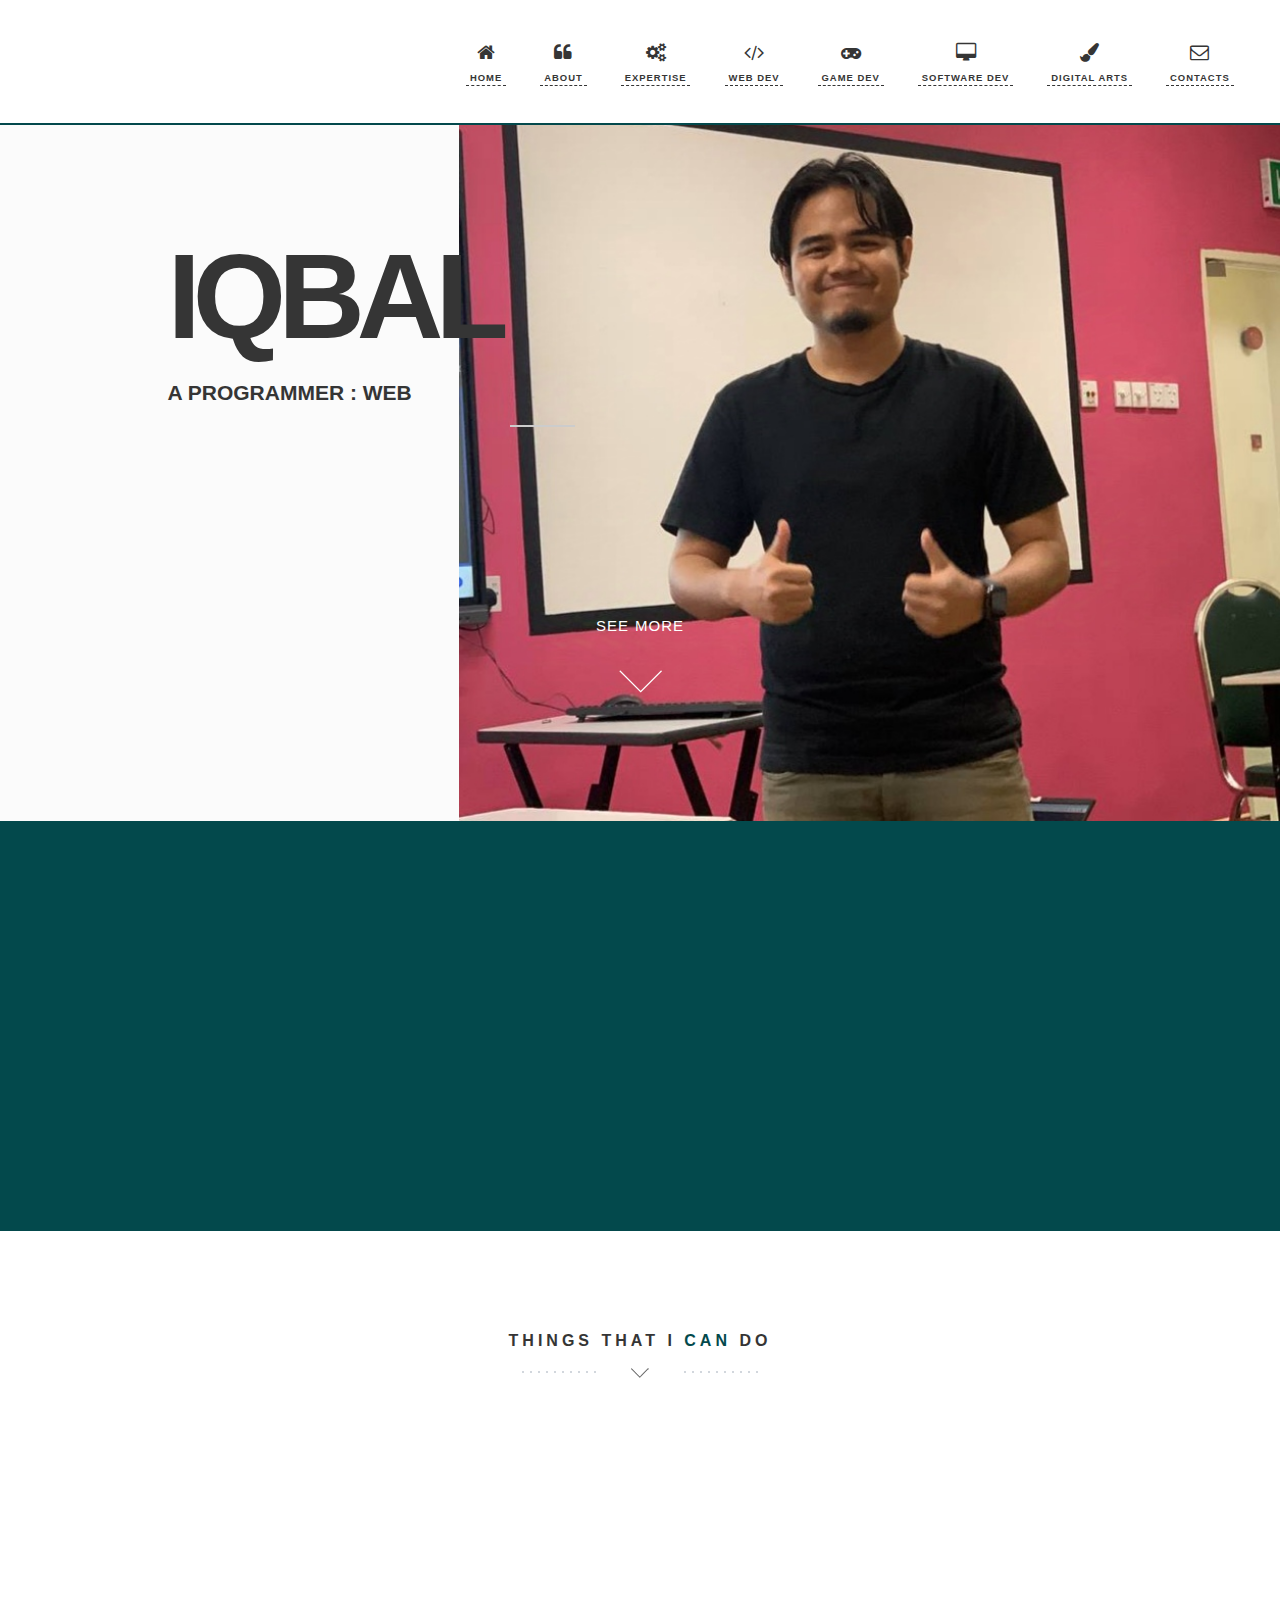
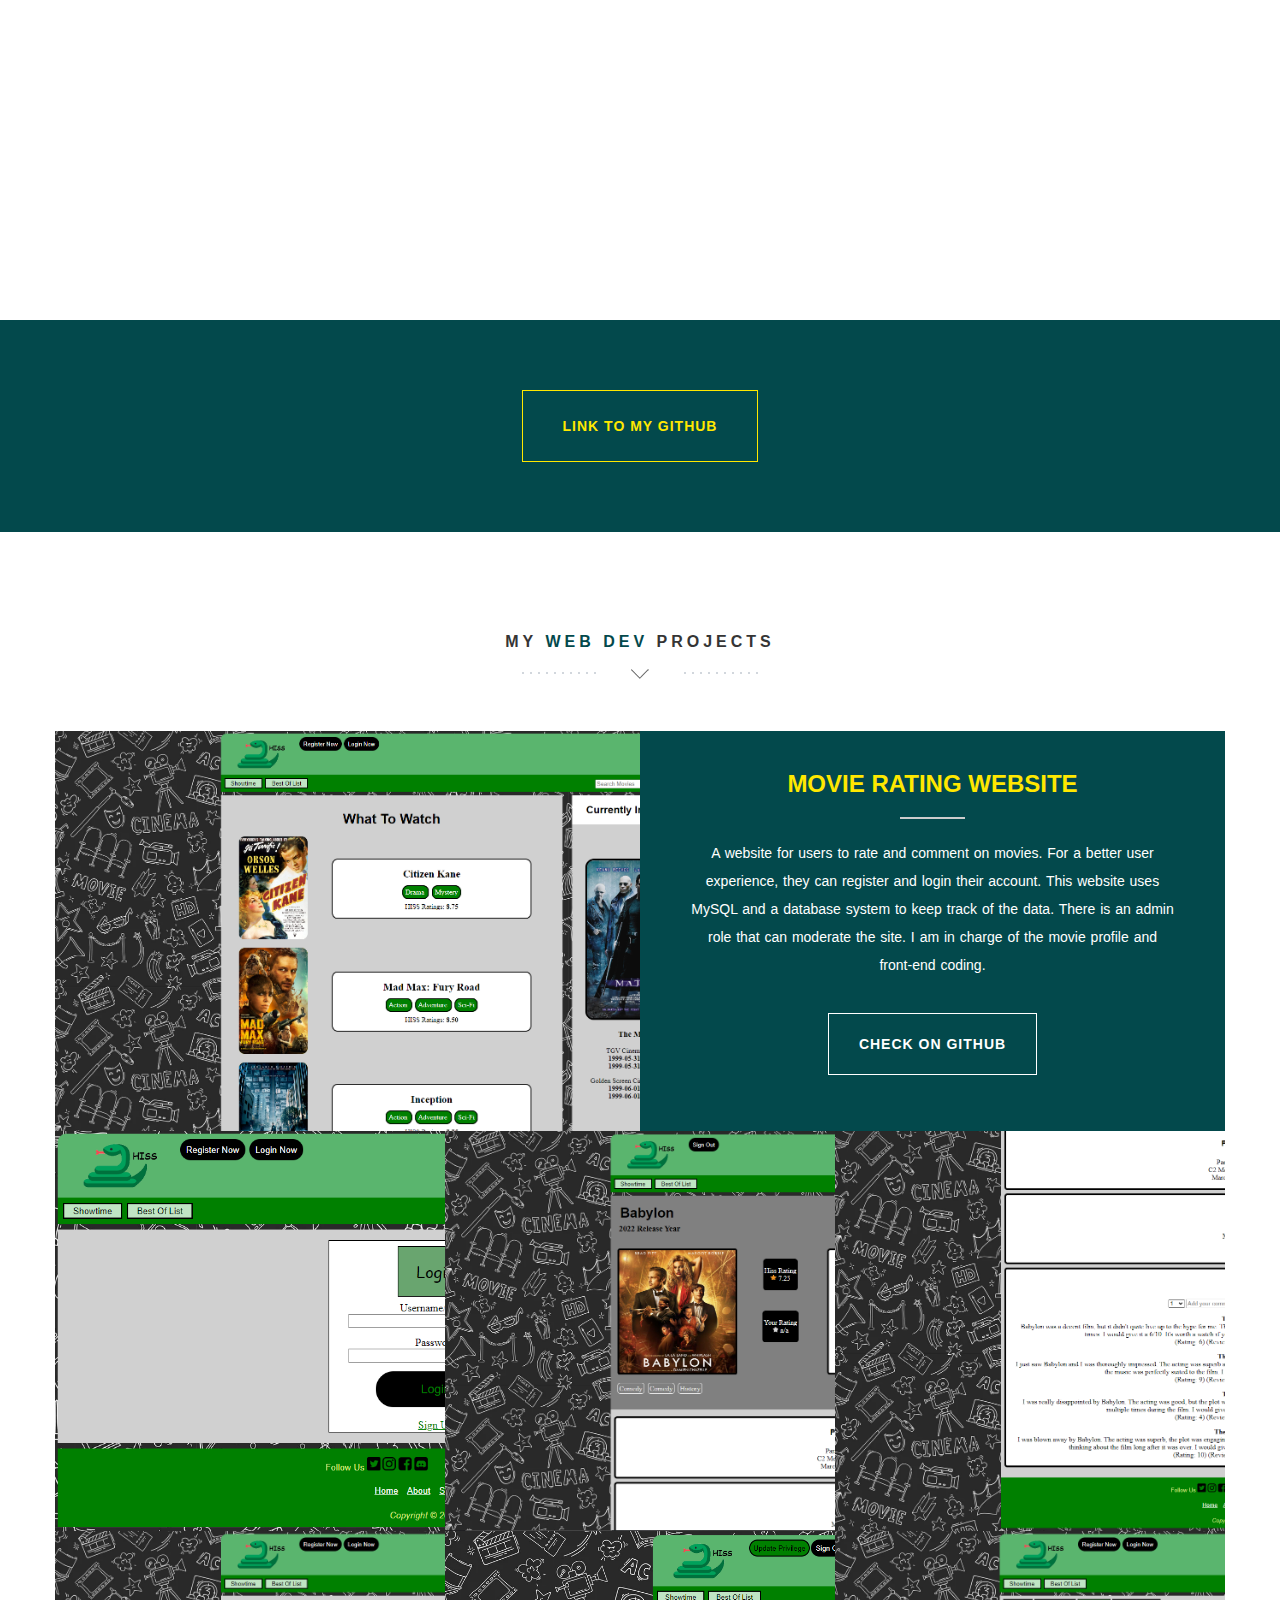
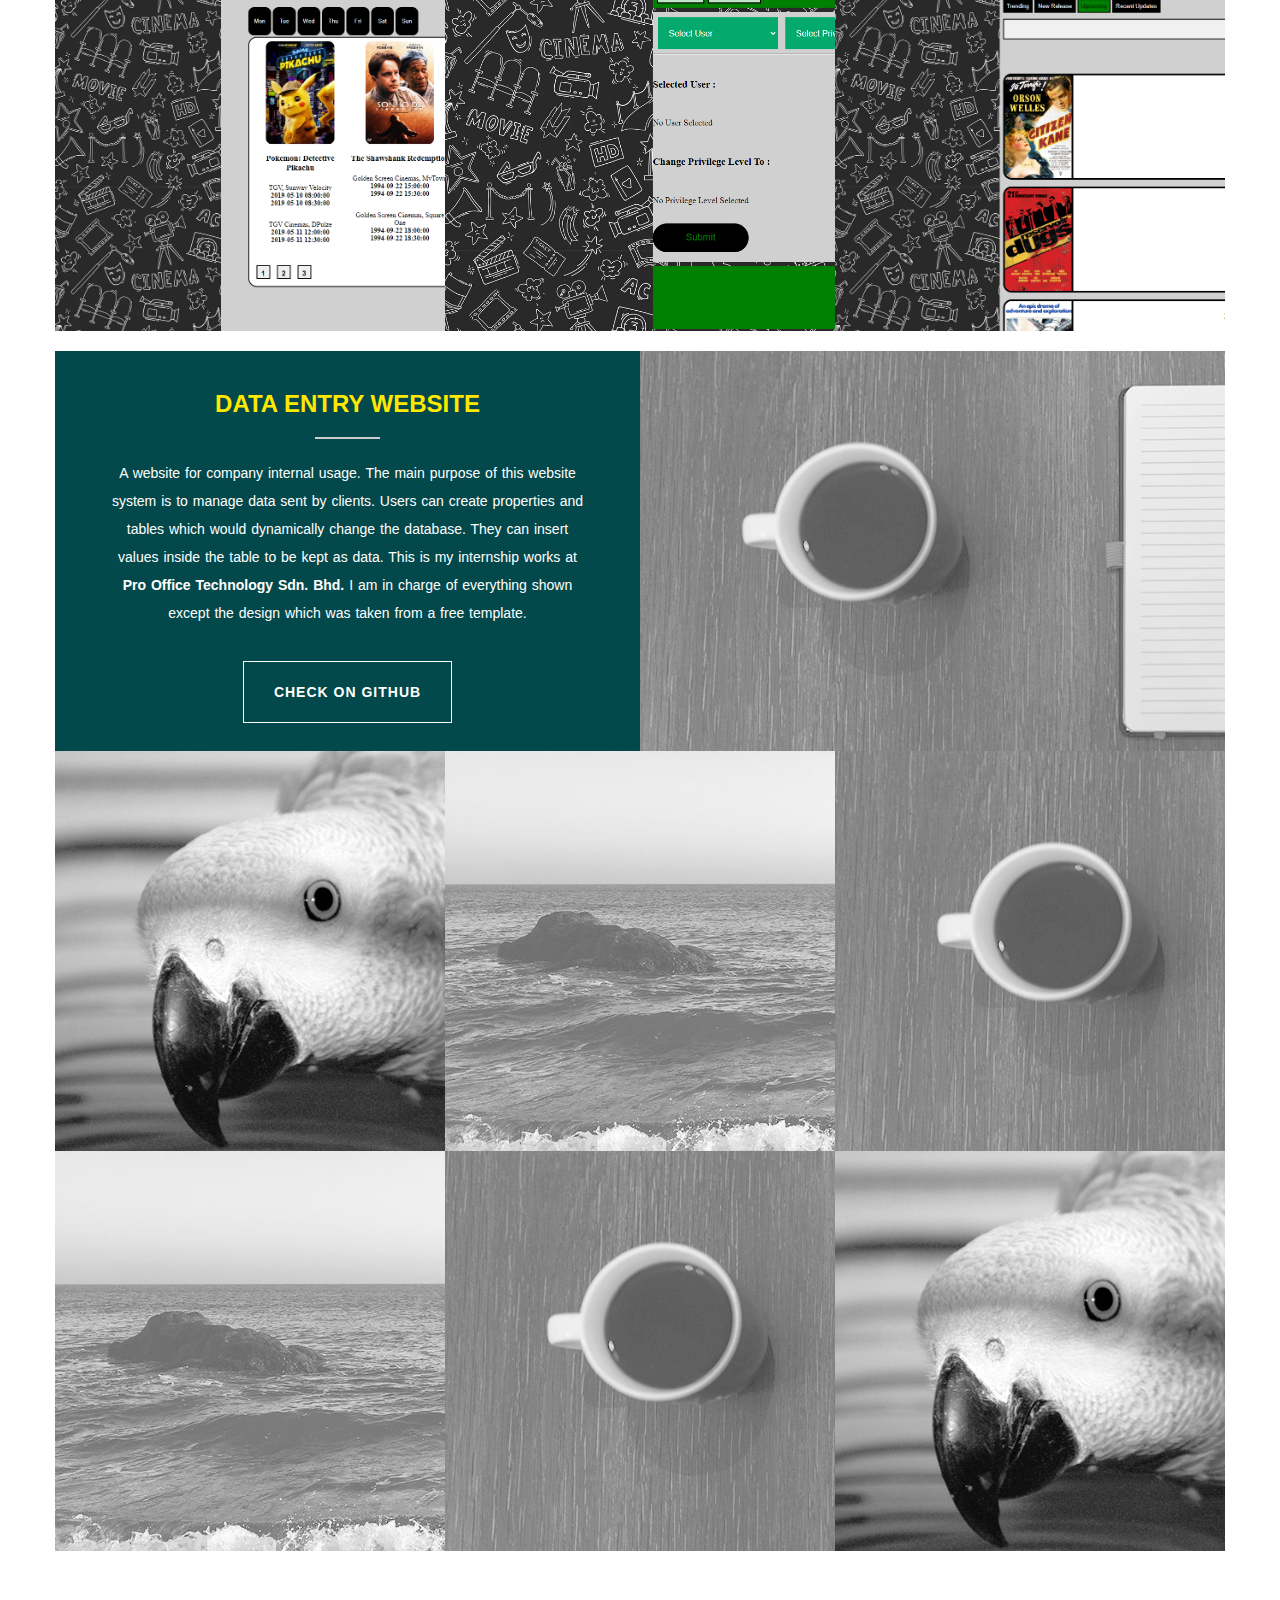
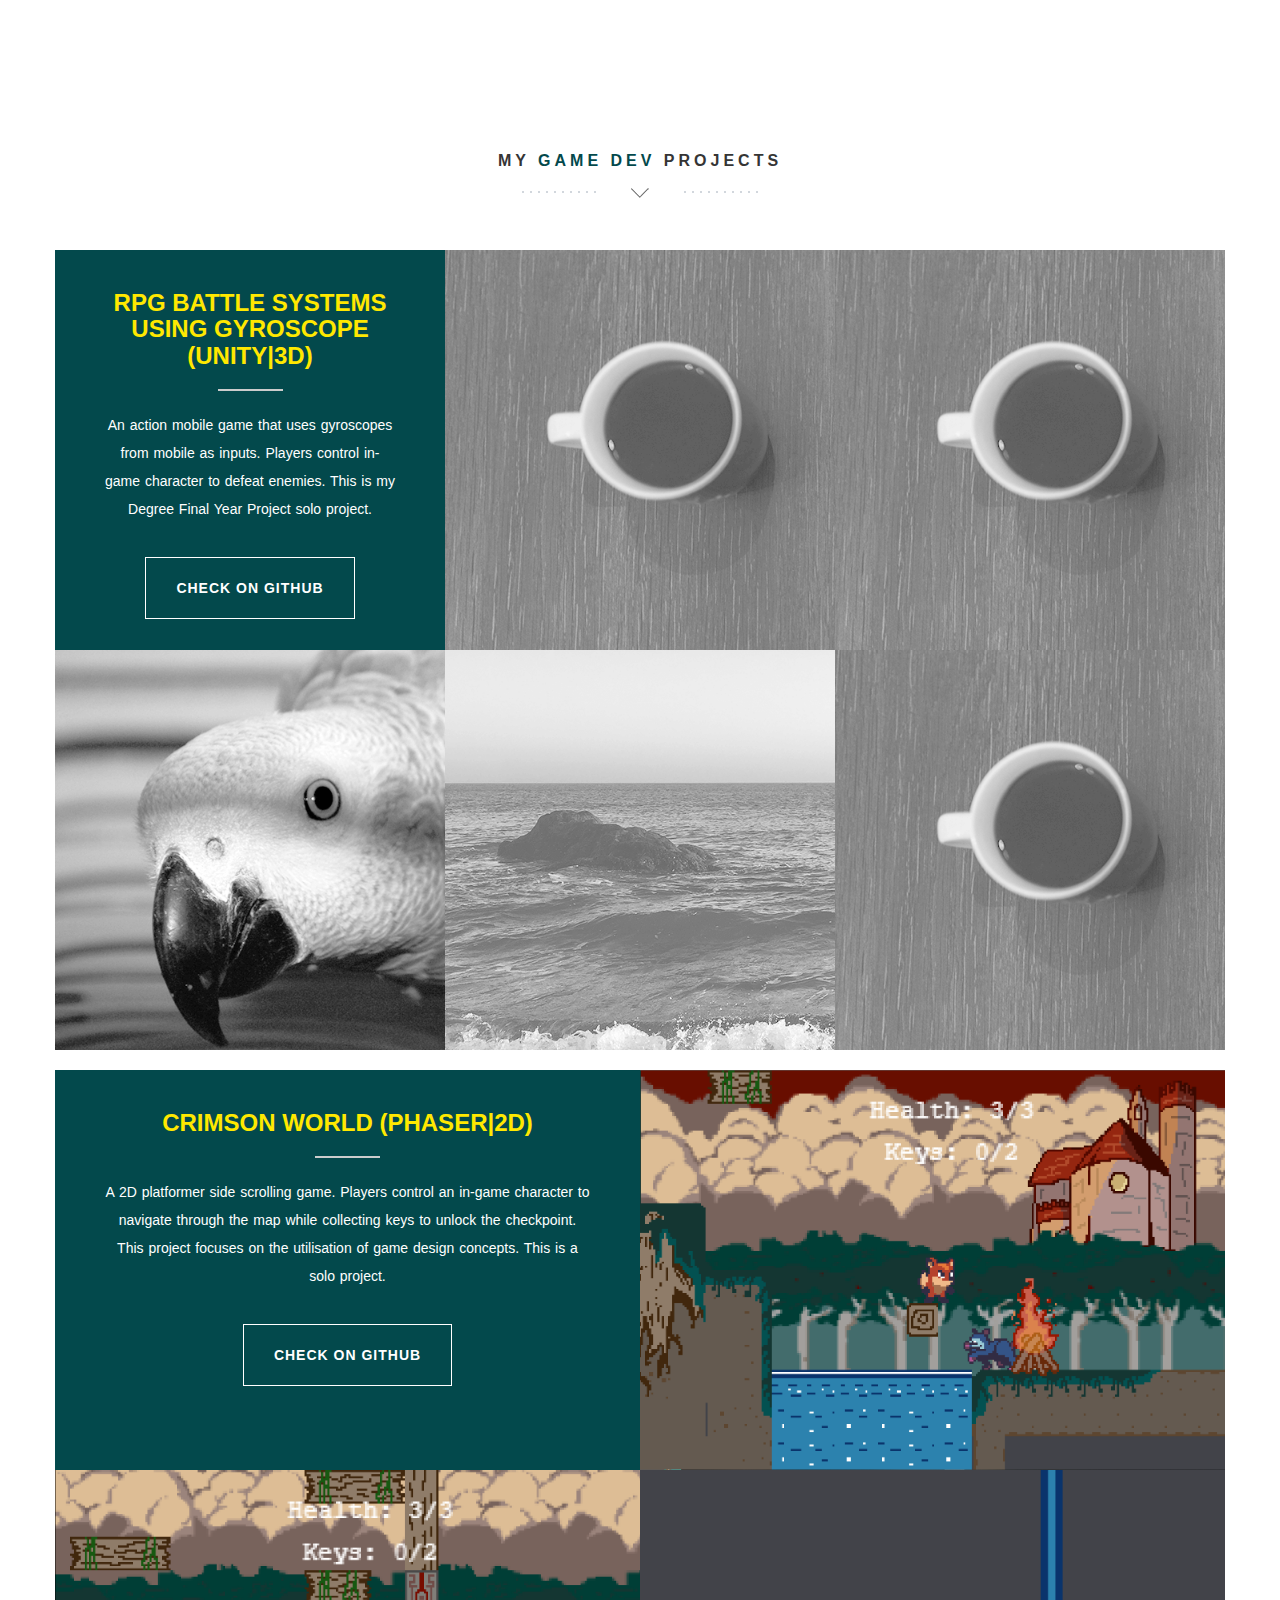
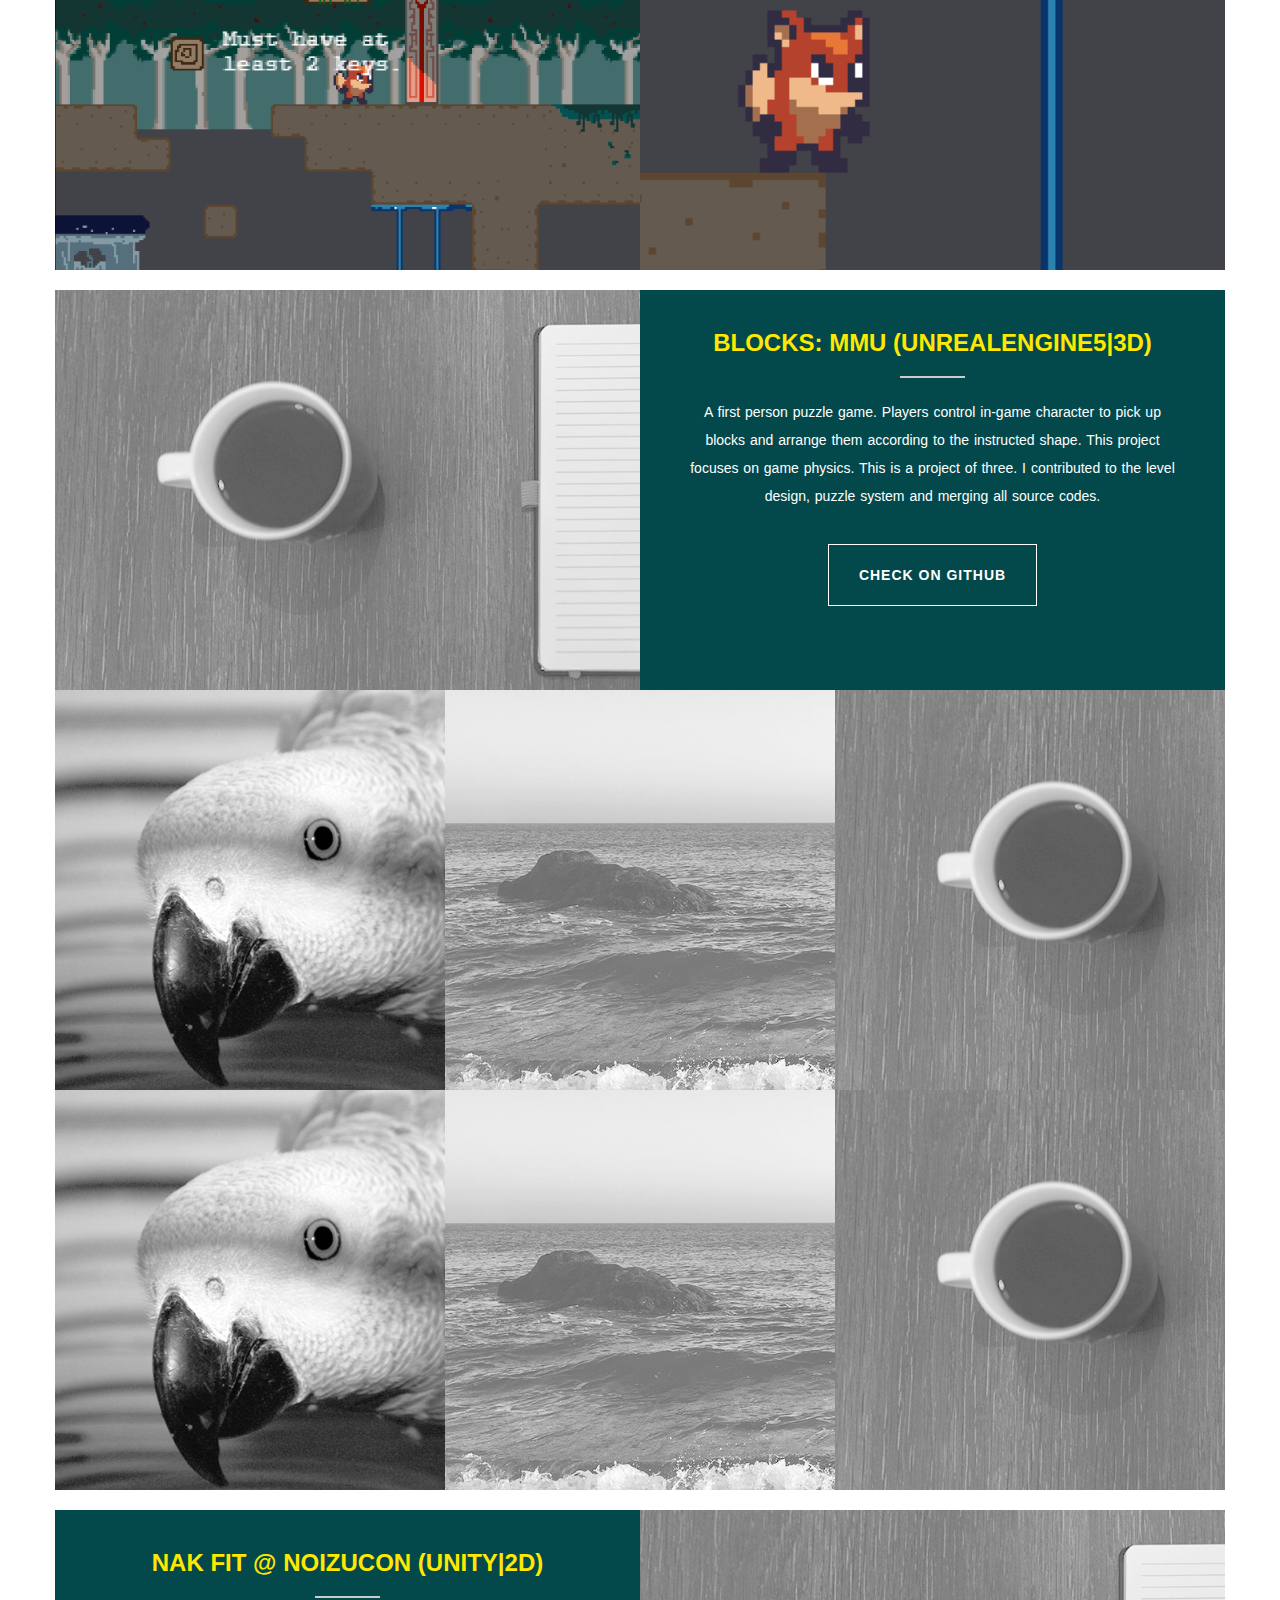
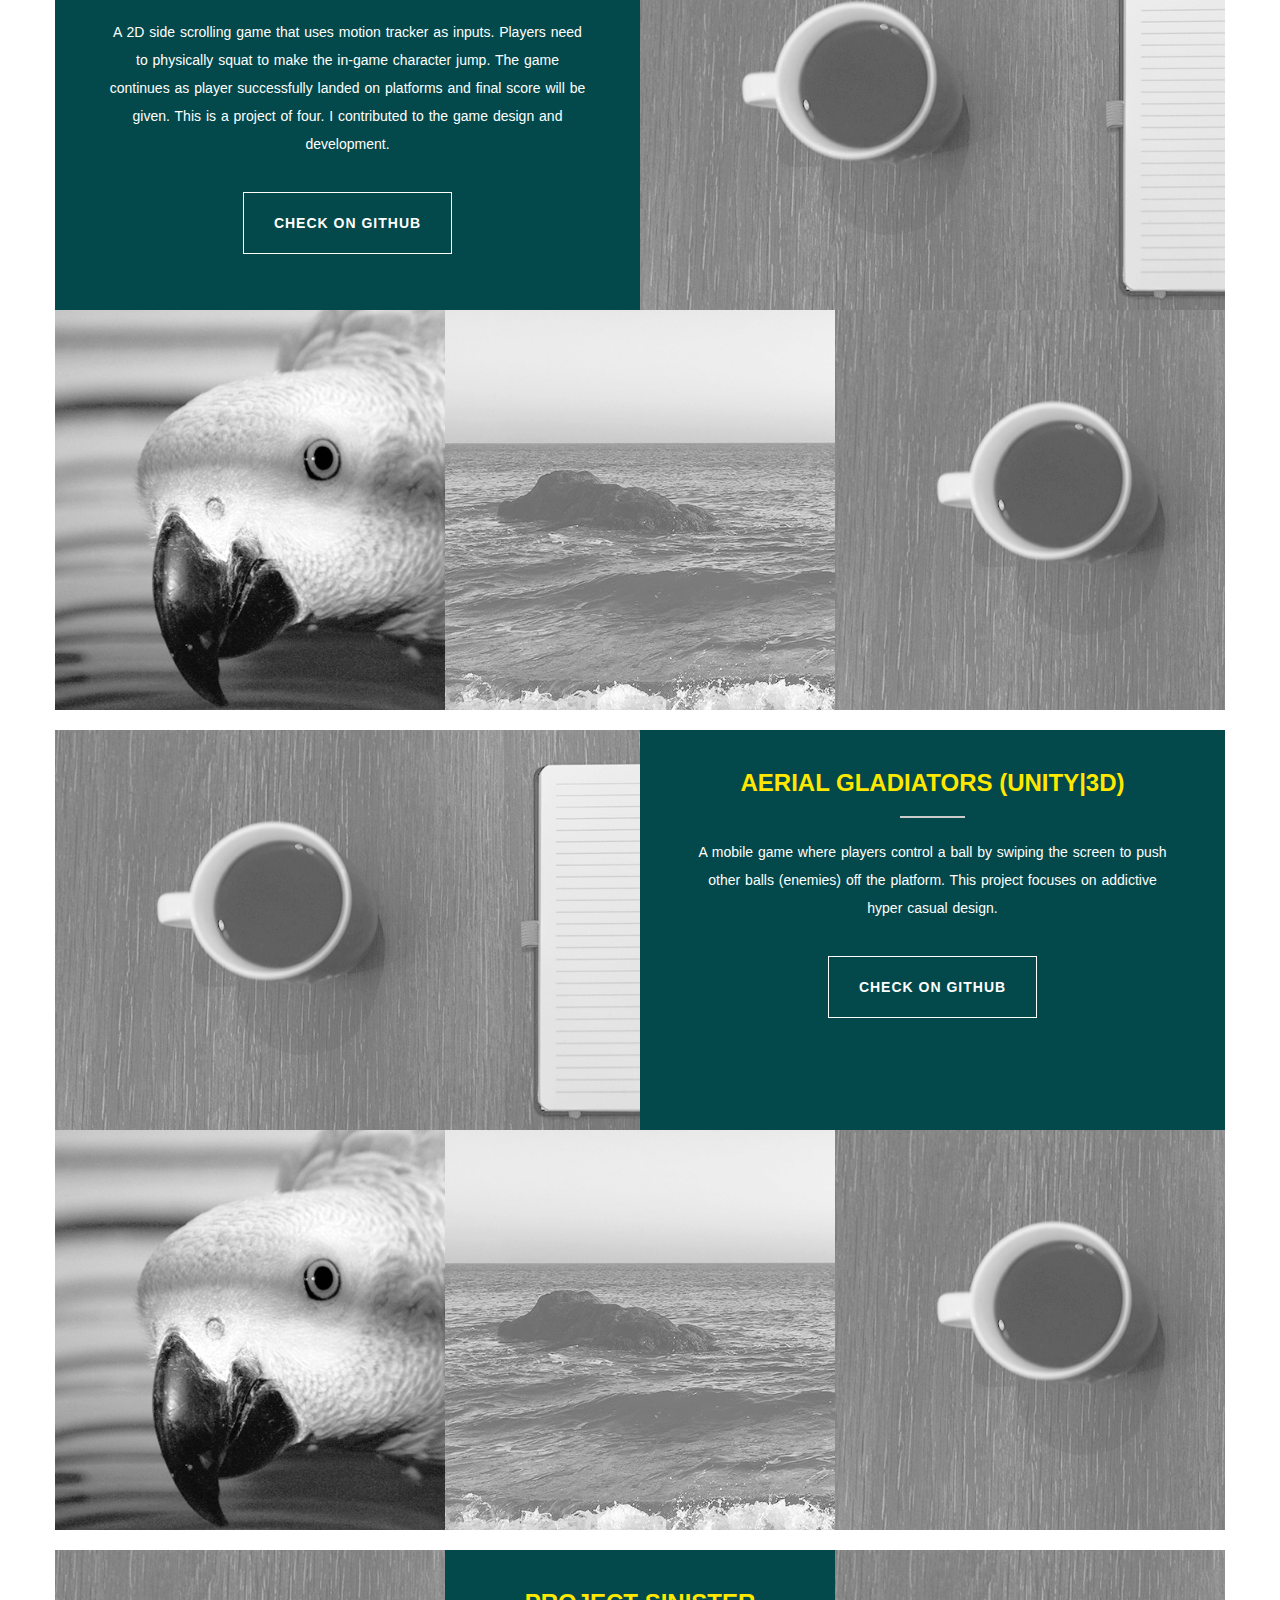
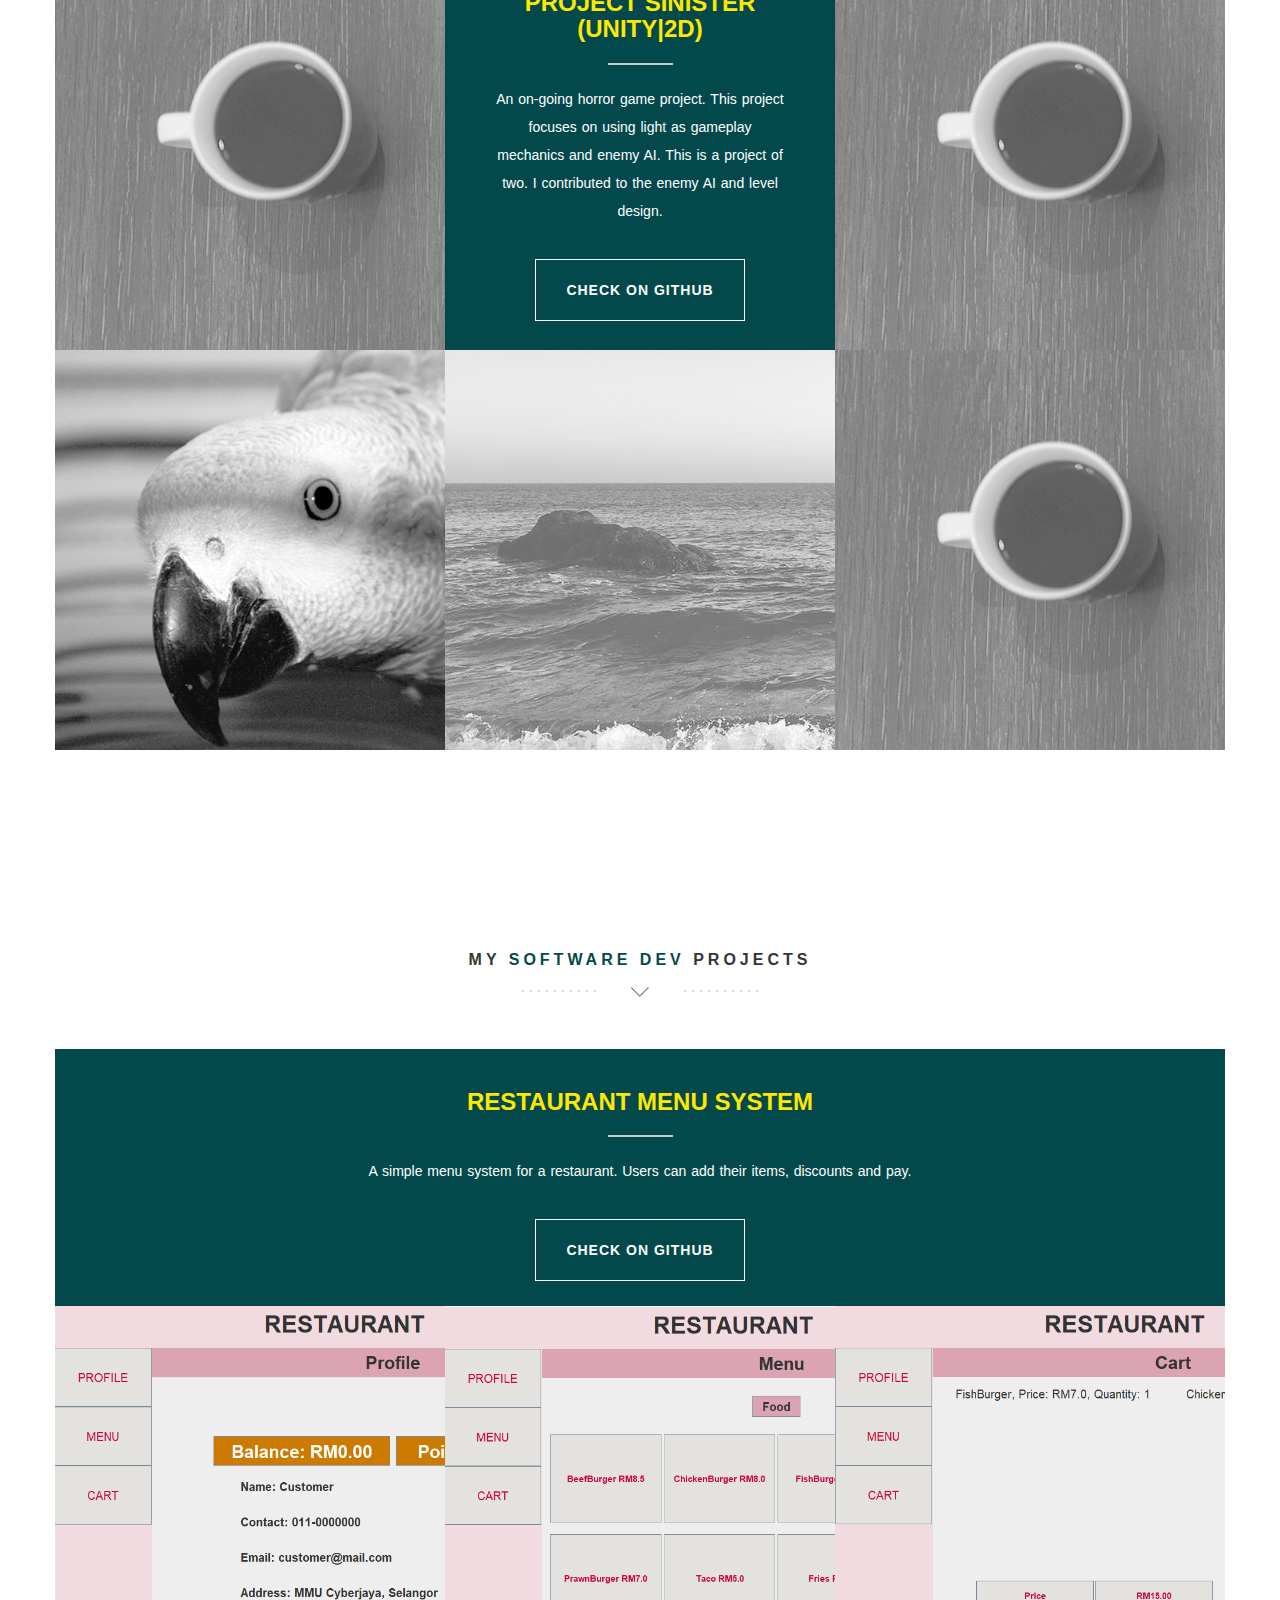
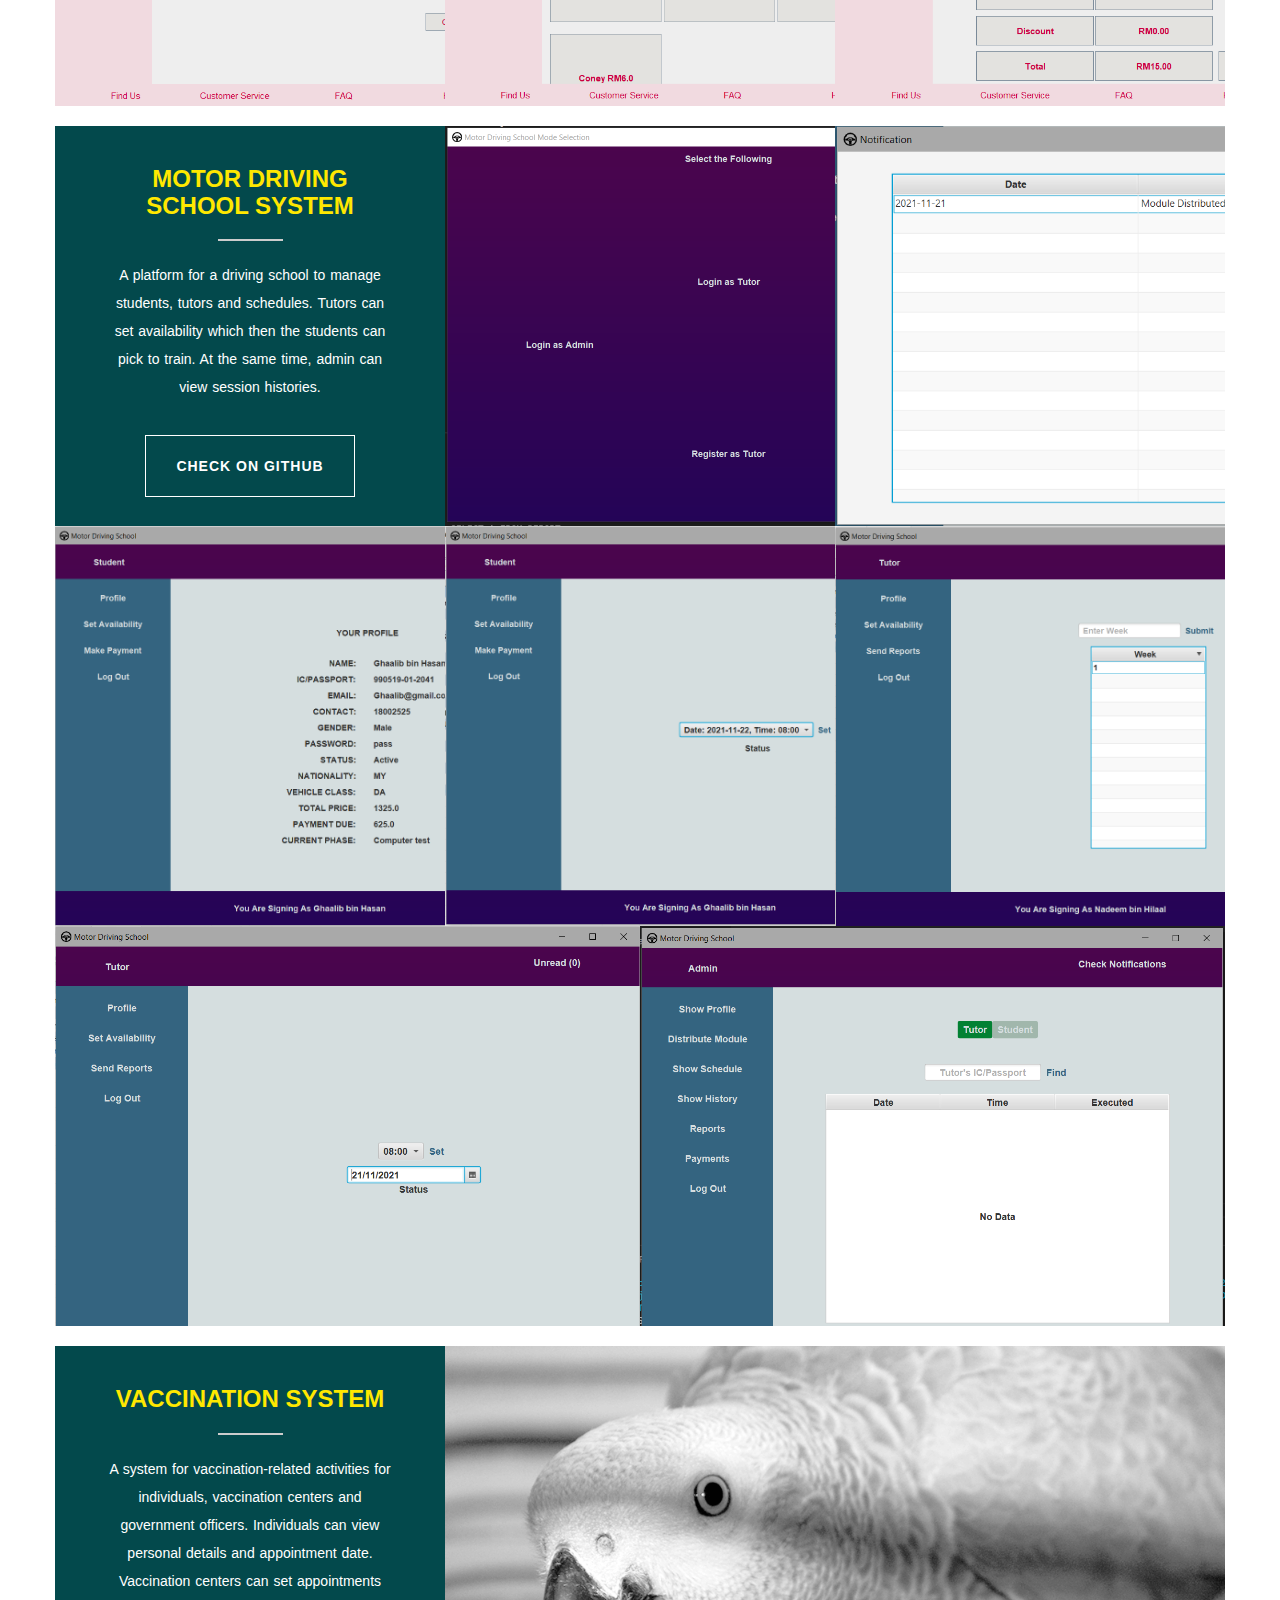
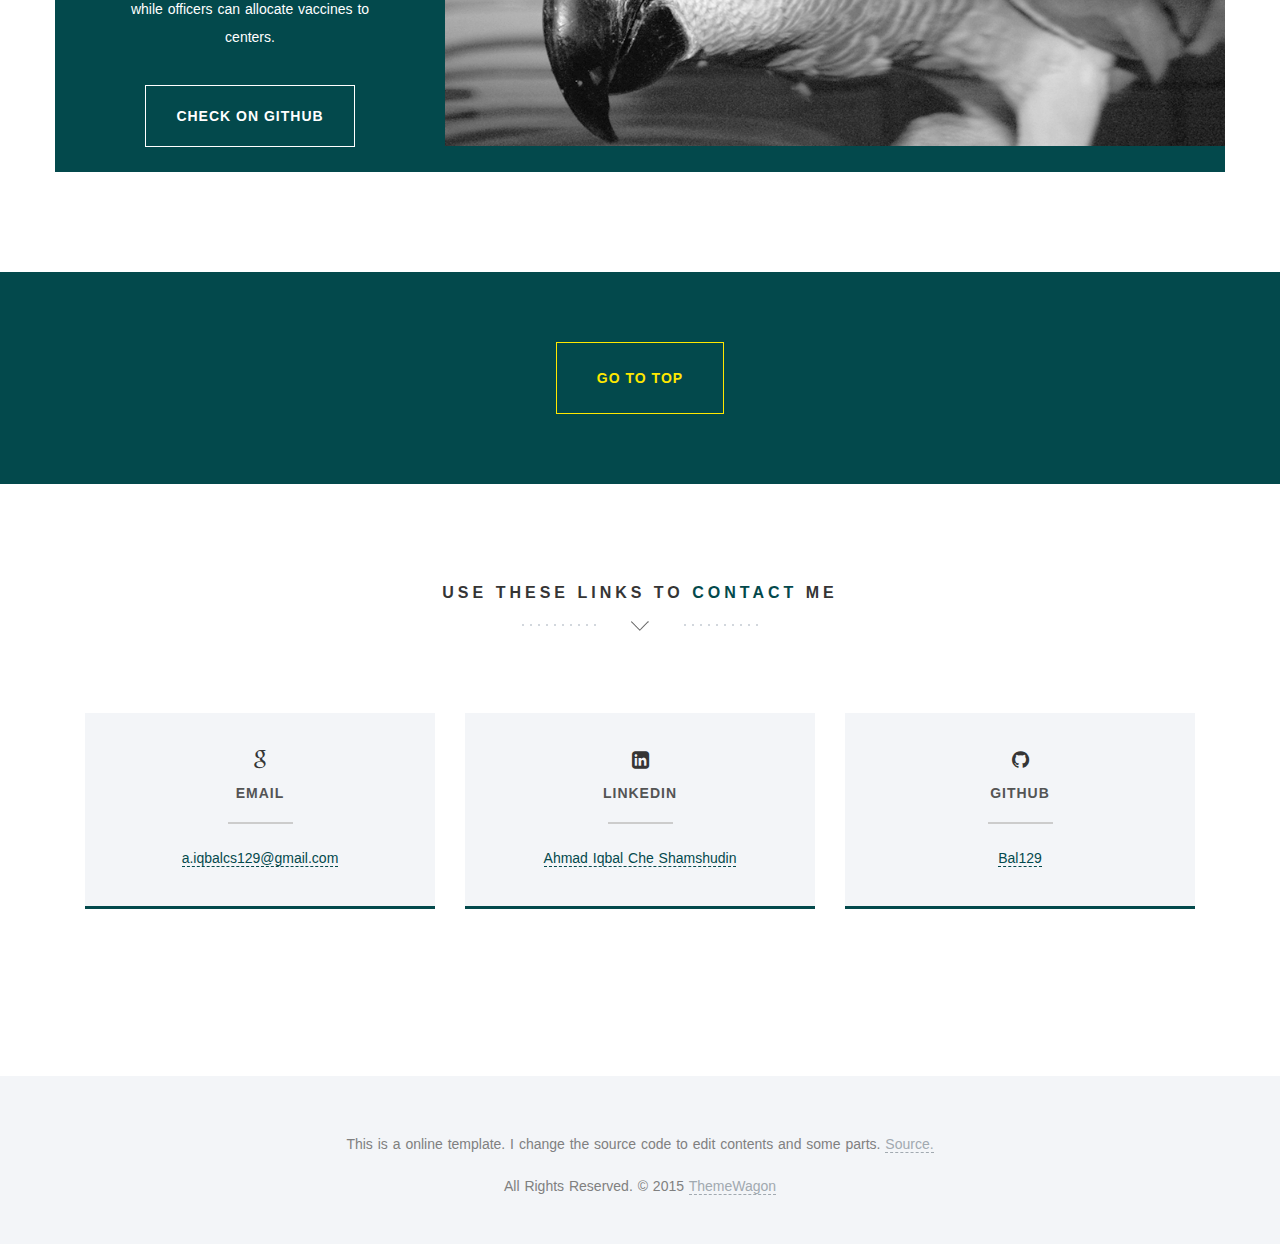
==== commit 66d5be11: "Update" ====
--- a/index.html
+++ b/index.html
@@ -217,7 +217,7 @@
         <!-- Row 1 -->
         <div class="row color-bg">
           <div class="col-md-6 nopadding features-intro-img">
-            <div class="about-image" style="background-image:url(img/about1.png)"></div>
+            <div class="about-image" style="background-image:url(media/Web_MovieRating/Page_Main.png)"></div>
           </div>
           <div class="col-md-6 about-text">
             <h2>Movie Rating Website</h2>
@@ -234,25 +234,25 @@
         <!-- Row 2 -->
         <div class="row color-bg">
           <div class="col-md-4 nopadding features-intro-img">
-            <div class="about-image" style="background-image:url(img/about3.png)"></div>
-          </div>
-          <div class="col-md-4 nopadding features-intro-img">
-            <div class="about-image" style="background-image:url(img/about2.png)"></div>
-          </div>
-          <div class="col-md-4 nopadding features-intro-img">
-            <div class="about-image" style="background-image:url(img/about1.png)"></div>
+            <div class="about-image" style="background-image:url(media/Web_MovieRating/Page_Login.png)"></div>
+          </div>
+          <div class="col-md-4 nopadding features-intro-img">
+            <div class="about-image" style="background-image:url(media/Web_MovieRating/Page_Profile1.png)"></div>
+          </div>
+          <div class="col-md-4 nopadding features-intro-img">
+            <div class="about-image" style="background-image:url(media/Web_MovieRating/Page_Profile2.png)"></div>
           </div>
         </div>
         <!-- Row 3 -->
         <div class="row color-bg">
           <div class="col-md-4 nopadding features-intro-img">
-            <div class="about-image" style="background-image:url(img/about2.png)"></div>
-          </div>
-          <div class="col-md-4 nopadding features-intro-img">
-            <div class="about-image" style="background-image:url(img/about1.png)"></div>
-          </div>
-          <div class="col-md-4 nopadding features-intro-img">
-            <div class="about-image" style="background-image:url(img/about3.png)"></div>
+            <div class="about-image" style="background-image:url(media/Web_MovieRating/Page_ShowTime.png)"></div>
+          </div>
+          <div class="col-md-4 nopadding features-intro-img">
+            <div class="about-image" style="background-image:url(media/Web_MovieRating/Page_UpdatePrivilege.png)"></div>
+          </div>
+          <div class="col-md-4 nopadding features-intro-img">
+            <div class="about-image" style="background-image:url(media/Web_MovieRating/Page_BestOfList1.png)"></div>
           </div>
         </div>
 
@@ -379,16 +379,16 @@
             <a href="index.html#team" class="weight-outline-btn">Check on GitHub</a>
           </div>
           <div class="col-md-6 nopadding features-intro-img">
-            <div class="about-image" style="background-image:url(img/about1.png)"></div>
-          </div>
-        </div>
-        <!-- Row 2 -->
-        <div class="row color-bg">
-          <div class="col-md-6 nopadding features-intro-img">
-            <div class="about-image" style="background-image:url(img/about3.png)"></div>
-          </div>
-          <div class="col-md-6 nopadding features-intro-img">
-            <div class="about-image" style="background-image:url(img/about2.png)"></div>
+            <div class="about-image" style="background-image:url(media/Game_CrimsonWorld/MainScreen.png)"></div>
+          </div>
+        </div>
+        <!-- Row 2 -->
+        <div class="row color-bg">
+          <div class="col-md-6 nopadding features-intro-img">
+            <div class="about-image" style="background-image:url(media/Game_CrimsonWorld/Goal.png)"></div>
+          </div>
+          <div class="col-md-6 nopadding features-intro-img">
+            <div class="about-image" style="background-image:url(media/Game_CrimsonWorld/CollectKey.png)"></div>
           </div>
         </div>
 
@@ -585,13 +585,14 @@
         <!-- Row 2 -->
         <div class="row color-bg">
           <div class="col-md-4 nopadding features-intro-img">
-            <div class="about-image" style="background-image:url(img/about3.png)"></div>
-          </div>
-          <div class="col-md-4 nopadding features-intro-img">
-            <div class="about-image" style="background-image:url(img/about2.png)"></div>
-          </div>
-          <div class="col-md-4 nopadding features-intro-img">
-            <div class="about-image" style="background-image:url(img/about1.png)"></div>
+            <div class="about-image" style="background-image:url(media/Software_RestaurantMenuSystem/Feature_Profile.png)"></div>
+            <!-- <video src="media/Software_Restaurant Menu System/VideoSummary.mp4"></video> -->
+          </div>
+          <div class="col-md-4 nopadding features-intro-img">
+            <div class="about-image" style="background-image:url(media/Software_RestaurantMenuSystem/Feature_Menu.png)"></div>
+          </div>
+          <div class="col-md-4 nopadding features-intro-img">
+            <div class="about-image" style="background-image:url(media/Software_RestaurantMenuSystem/Feature_Cart.png)"></div>
           </div>
         </div>
 
@@ -613,31 +614,31 @@
             <a href="index.html#team" class="weight-outline-btn">Check on GitHub</a>
           </div>
           <div class="col-md-4 nopadding features-intro-img">
-            <div class="about-image" style="background-image:url(img/about1.png)"></div>
-          </div>
-          <div class="col-md-4 nopadding features-intro-img">
-            <div class="about-image" style="background-image:url(img/about1.png)"></div>
-          </div>
-        </div>
-        <!-- Row 2 -->
-        <div class="row color-bg">
-          <div class="col-md-4 nopadding features-intro-img">
-            <div class="about-image" style="background-image:url(img/about3.png)"></div>
-          </div>
-          <div class="col-md-4 nopadding features-intro-img">
-            <div class="about-image" style="background-image:url(img/about2.png)"></div>
-          </div>
-          <div class="col-md-4 nopadding features-intro-img">
-            <div class="about-image" style="background-image:url(img/about1.png)"></div>
+            <div class="about-image" style="background-image:url(media/Software_DrivingSchoolSystem/Misc_MainMenu.PNG)"></div>
+          </div>
+          <div class="col-md-4 nopadding features-intro-img">
+            <div class="about-image" style="background-image:url(media/Software_DrivingSchoolSystem/MIsc_NotificationWindow.PNG)"></div>
+          </div>
+        </div>
+        <!-- Row 2 -->
+        <div class="row color-bg">
+          <div class="col-md-4 nopadding features-intro-img">
+            <div class="about-image" style="background-image:url(media/Software_DrivingSchoolSystem/Student_Profile.PNG)"></div>
+          </div>
+          <div class="col-md-4 nopadding features-intro-img">
+            <div class="about-image" style="background-image:url(media/Software_DrivingSchoolSystem/Student_BookTutorAvailability.PNG)"></div>
+          </div>
+          <div class="col-md-4 nopadding features-intro-img">
+            <div class="about-image" style="background-image:url(media/Software_DrivingSchoolSystem/Tutor_SendReportToAdmin.PNG)"></div>
           </div>
         </div>
         <!-- Row 3 -->
         <div class="row color-bg">
           <div class="col-md-6 nopadding features-intro-img">
-            <div class="about-image" style="background-image:url(img/about2.png)"></div>
-          </div>
-          <div class="col-md-6 nopadding features-intro-img">
-            <div class="about-image" style="background-image:url(img/about1.png)"></div>
+            <div class="about-image" style="background-image:url(media/Software_DrivingSchoolSystem/Tutor_SetAvailability.PNG)"></div>
+          </div>
+          <div class="col-md-6 nopadding features-intro-img">
+            <div class="about-image" style="background-image:url(media/Software_DrivingSchoolSystem/Admin_ShowClassesHistoryOfStudentAndTutor.PNG)"></div>
           </div>
         </div>
 
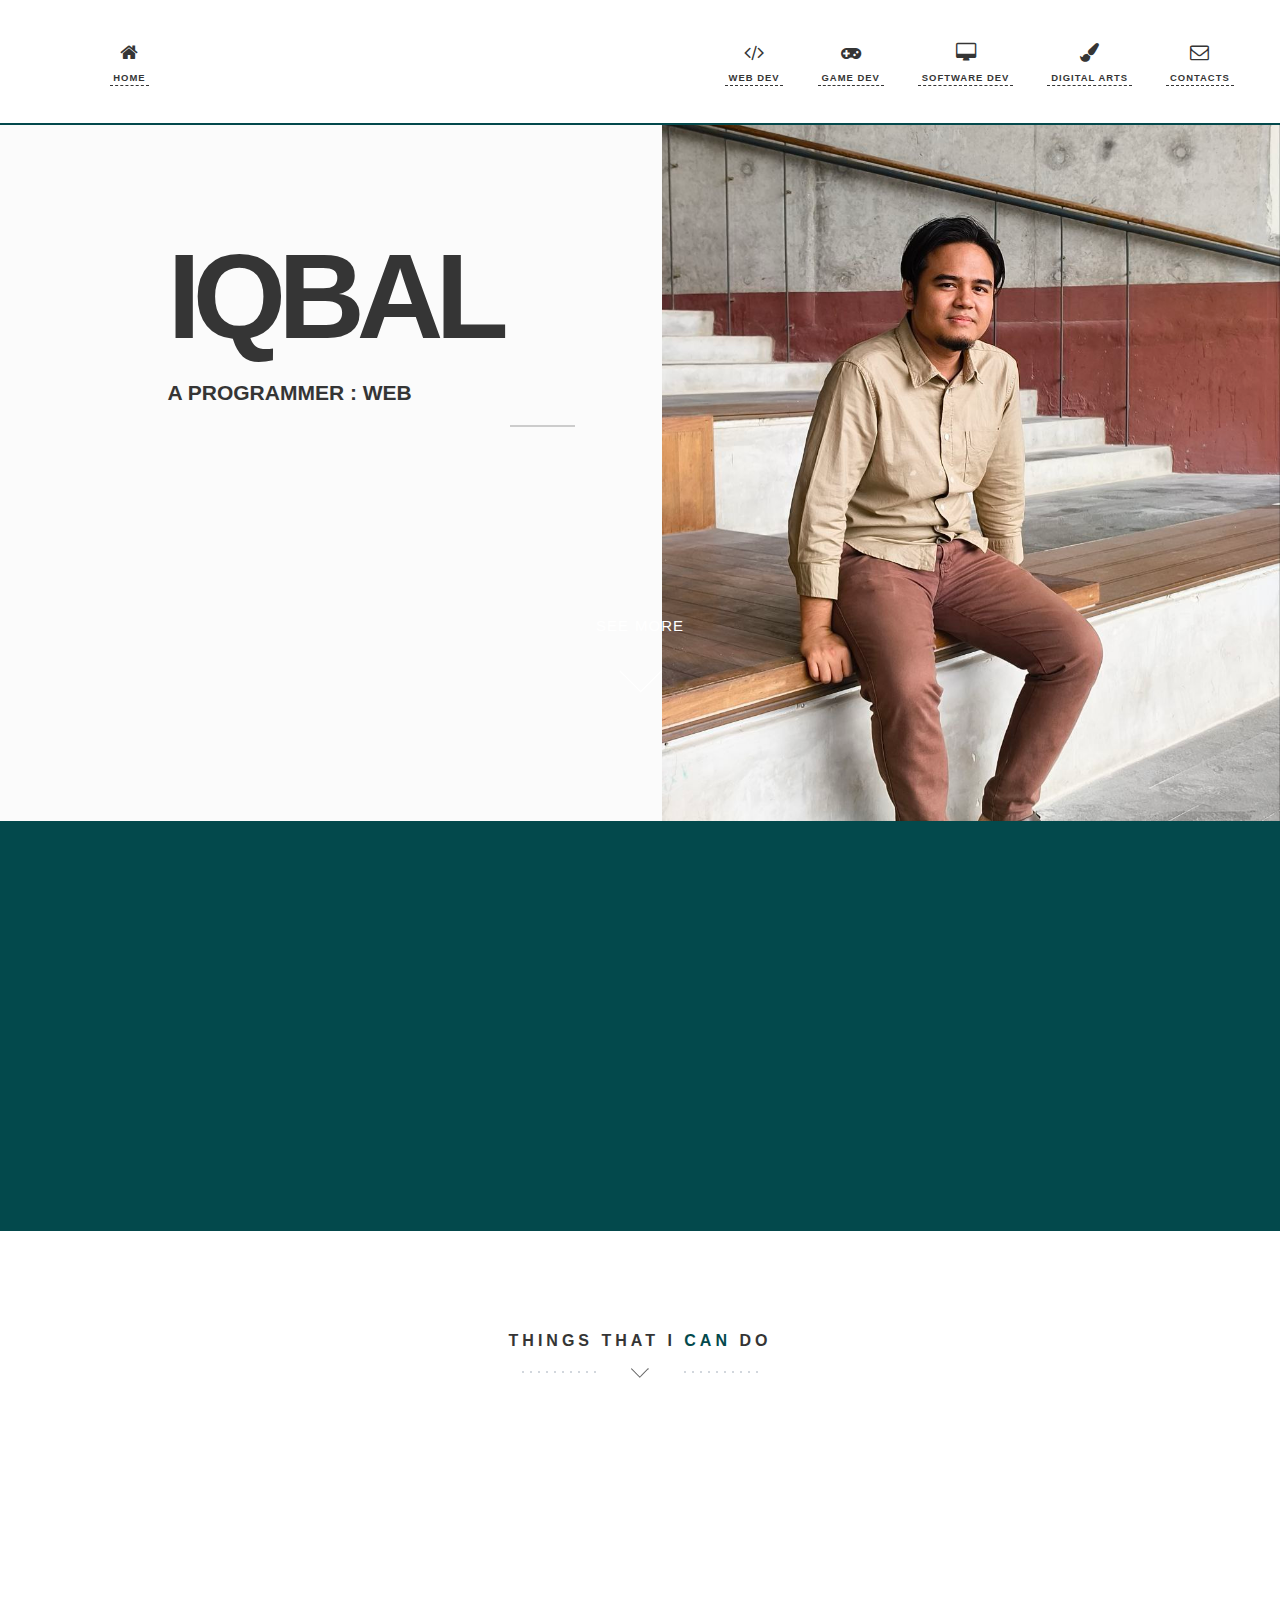
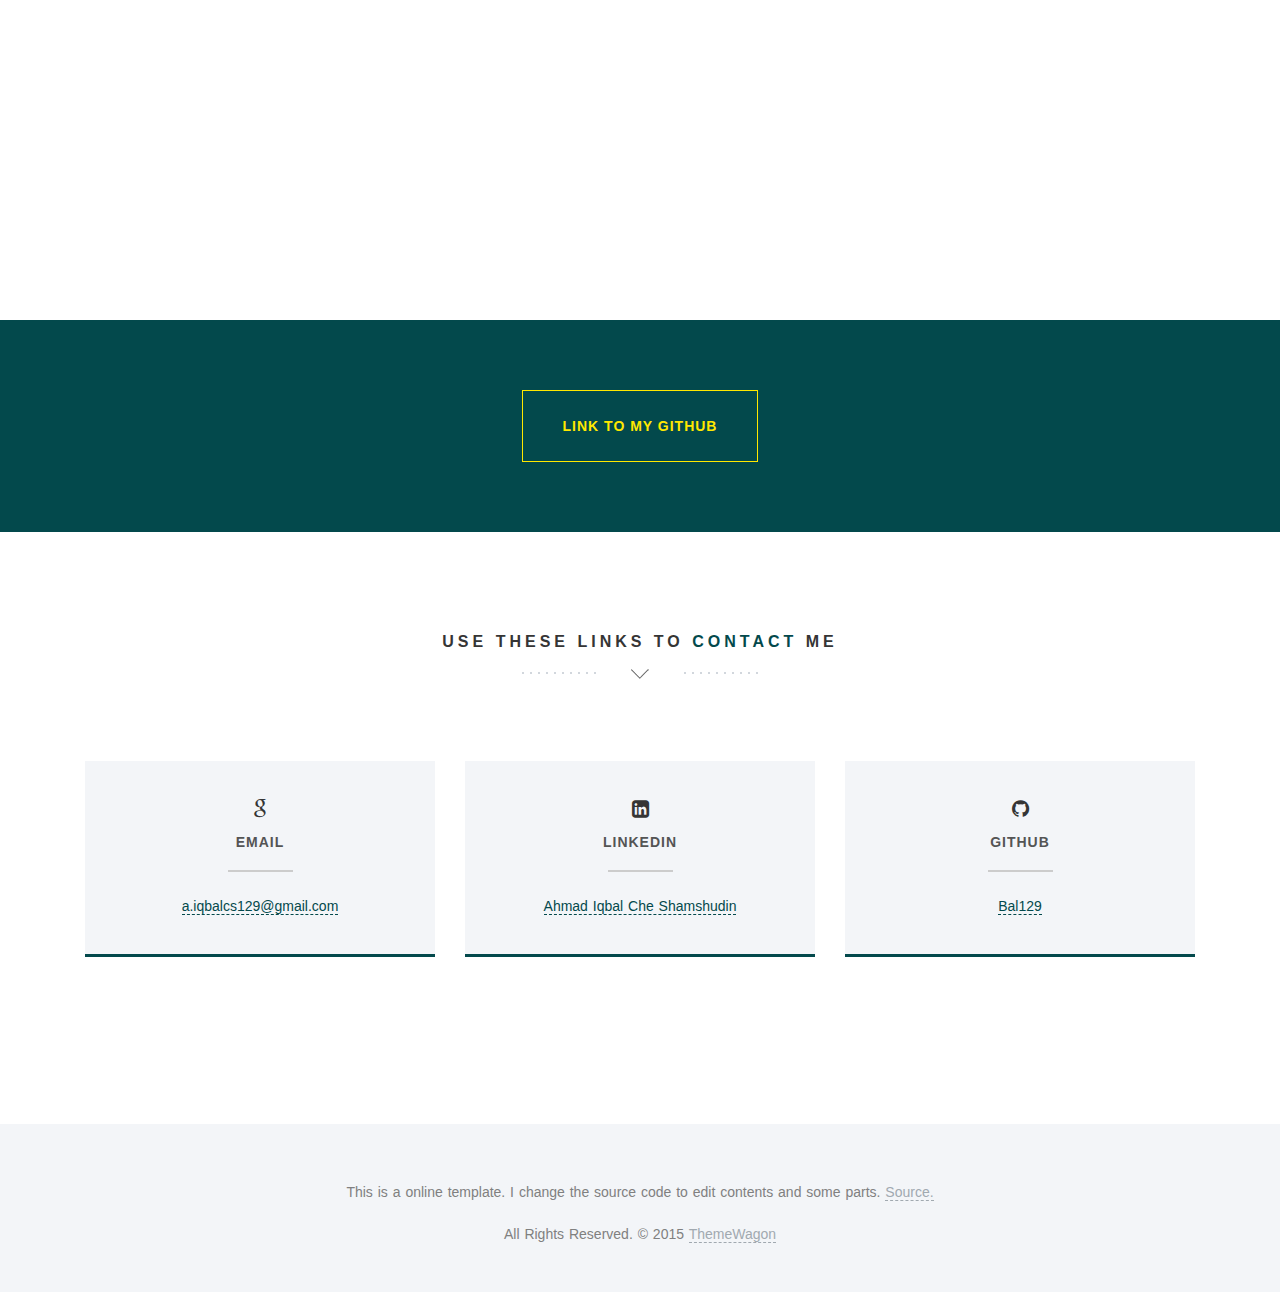
==== commit 5724915e: "Update" ====
--- a/index.html
+++ b/index.html
@@ -47,15 +47,15 @@
           <div class="menu-wrap">
             <nav class="menu">
               <!-- Menu Links -->
+              <div class="icon-list" style="float:left;">
+                <a href="index.html#home"><i class="fa fa-fw fa-home"></i><span>Home</span></a>
+              </div>
               <div class="icon-list">
-                <a href="index.html#home"><i class="fa fa-fw fa-home"></i><span>Home</span></a>
-                <a href="index.html#about"><i class="fa fa-fw fa-quote-left"></i><span>About</span></a>
-                <a href="index.html#expertise"><i class="fa fa-fw fa-cogs"></i><span>Expertise</span></a>
-                <a href="index.html#web"><i class="fa fa-fw fa-code"></i><span>Web Dev</span></a>
-                <a href="index.html#game"><i class="fa fa-fw fa-gamepad"></i><span>Game Dev</span></a>
-                <a href="index.html#software"><i class="fa fa-fw fa-desktop"></i><span>Software Dev</span></a>
+                <a href="pages/web.html"><i class="fa fa-fw fa-code"></i><span>Web Dev</span></a>
+                <a href="pages/game.html"><i class="fa fa-fw fa-gamepad"></i><span>Game Dev</span></a>
+                <a href="pages/software.html"><i class="fa fa-fw fa-desktop"></i><span>Software Dev</span></a>
                 <a href="index.html#arts"><i class="fa fa-fw fa-paint-brush"></i><span>Digital Arts</span></a>
-                <a href="index.html#contacts"><i class="fa fa-fw fa-envelope-o"></i><span>Contacts</span></a>
+                <a href="../index.html#contacts"><i class="fa fa-fw fa-envelope-o"></i><span>Contacts</span></a>
               </div>
             </nav>
           </div>
@@ -109,7 +109,7 @@
               Programming is something that I am interested to learn when I entered a game development competition back in highschool.
               I am very passionate about things that I like including food, badminton, arts, playing video games and programming.
               I also practice team management in University's club and society activites.
-              My dream is to start my own video game studio!
+              My dream is to start my own studio!
             </p>
           </div>
         </div>
@@ -161,7 +161,7 @@
                 <p> C++ | Java | Java Swing | JavaFx </p><!-- Description -->
               </div>
               <!-- Item 4 - Digital Arts -->
-              <div class="col-md-3 wp2 item delay-1s">
+              <div class="col-md-3 wp2 item delay-15s">
                 <div class="icon">
                   <i class="fa fa-paint-brush"></i><!-- Icon -->
                 </div>
@@ -195,498 +195,6 @@
 
     <!-- =======================================
          GITHUB SECTION END
-    ============================================ -->
-
-    <!-- =======================================
-         WEB SECTION START
-    ============================================ -->
-
-    <section class="text-center section-padding" id="web">
-      <div class="container">
-        <!-- Headline -->
-        <div class="row">
-          <div class="col-md-12">
-            <h1 class="arrow">My <span>Web Dev</span> Projects</h1>
-          </div>
-        </div><br><br>
-
-        <!-- ===================
-        WEB 1 - Movie Rating 
-        ==================== -->
-
-        <!-- Row 1 -->
-        <div class="row color-bg">
-          <div class="col-md-6 nopadding features-intro-img">
-            <div class="about-image" style="background-image:url(media/Web_MovieRating/Page_Main.png)"></div>
-          </div>
-          <div class="col-md-6 about-text">
-            <h2>Movie Rating Website</h2>
-            <p>
-              A website for users to rate and comment on movies.
-              For a better user experience, they can register and login their account. 
-              This website uses MySQL and a database system to keep track of the data.
-              There is an admin role that can moderate the site.
-              I am in charge of the movie profile and front-end coding.
-            </p><br>
-            <a href="index.html#team" class="weight-outline-btn">Check on GitHub</a>
-          </div>
-        </div>
-        <!-- Row 2 -->
-        <div class="row color-bg">
-          <div class="col-md-4 nopadding features-intro-img">
-            <div class="about-image" style="background-image:url(media/Web_MovieRating/Page_Login.png)"></div>
-          </div>
-          <div class="col-md-4 nopadding features-intro-img">
-            <div class="about-image" style="background-image:url(media/Web_MovieRating/Page_Profile1.png)"></div>
-          </div>
-          <div class="col-md-4 nopadding features-intro-img">
-            <div class="about-image" style="background-image:url(media/Web_MovieRating/Page_Profile2.png)"></div>
-          </div>
-        </div>
-        <!-- Row 3 -->
-        <div class="row color-bg">
-          <div class="col-md-4 nopadding features-intro-img">
-            <div class="about-image" style="background-image:url(media/Web_MovieRating/Page_ShowTime.png)"></div>
-          </div>
-          <div class="col-md-4 nopadding features-intro-img">
-            <div class="about-image" style="background-image:url(media/Web_MovieRating/Page_UpdatePrivilege.png)"></div>
-          </div>
-          <div class="col-md-4 nopadding features-intro-img">
-            <div class="about-image" style="background-image:url(media/Web_MovieRating/Page_BestOfList1.png)"></div>
-          </div>
-        </div>
-
-        </br> <!-- break between project -->
-
-        <!-- ===============
-        WEB 2 - Data Entry 
-        ==================== -->
-
-        <!-- Row 1 -->
-        <div class="row color-bg">
-          <div class="col-md-6 about-text">
-            <h2>Data Entry Website</h2>
-            <p>
-              A website for company internal usage.
-              The main purpose of this website system is to manage data sent by clients.
-              Users can create properties and tables which would dynamically change the database.
-              They can insert values inside the table to be kept as data.
-              This is my internship works at <b>Pro Office Technology Sdn. Bhd.</b>
-              I am in charge of everything shown except the design which was taken from a free template.
-            </p><br>
-            <a href="index.html#team" class="weight-outline-btn">Check on GitHub</a>
-          </div>
-          <div class="col-md-6 nopadding features-intro-img">
-            <div class="about-image" style="background-image:url(img/about1.png)"></div>
-          </div>
-        </div>
-        <!-- Row 2 -->
-        <div class="row color-bg">
-          <div class="col-md-4 nopadding features-intro-img">
-            <div class="about-image" style="background-image:url(img/about3.png)"></div>
-          </div>
-          <div class="col-md-4 nopadding features-intro-img">
-            <div class="about-image" style="background-image:url(img/about2.png)"></div>
-          </div>
-          <div class="col-md-4 nopadding features-intro-img">
-            <div class="about-image" style="background-image:url(img/about1.png)"></div>
-          </div>
-        </div>
-        <!-- Row 3 -->
-        <div class="row color-bg">
-          <div class="col-md-4 nopadding features-intro-img">
-            <div class="about-image" style="background-image:url(img/about2.png)"></div>
-          </div>
-          <div class="col-md-4 nopadding features-intro-img">
-            <div class="about-image" style="background-image:url(img/about1.png)"></div>
-          </div>
-          <div class="col-md-4 nopadding features-intro-img">
-            <div class="about-image" style="background-image:url(img/about3.png)"></div>
-          </div>
-        </div>
-
-      </div>
-    </section>
-    
-    <!-- =======================================
-         WEB SECTION END
-    ============================================ -->
-
-    <!-- =======================================
-         GAME SECTION START
-    ============================================ -->
-    
-    <section class="text-center section-padding" id="game">
-      <div class="container">
-        <!-- Headline -->
-        <div class="row">
-          <div class="col-md-12">
-            <h1 class="arrow">My <span>Game Dev</span> Projects</h1>
-          </div>
-        </div><br><br>
-
-        <!-- ===================
-        GAME 1 - GYROSCOPE
-        ==================== -->
-
-        <!-- Row 1 -->
-        <div class="row color-bg">
-          <div class="col-md-4 about-text">
-            <h2>RPG Battle Systems Using Gyroscope (Unity|3D)</h2>
-            <p>
-              An action mobile game that uses gyroscopes from mobile as inputs.
-              Players control in-game character to defeat enemies.
-              This is my Degree Final Year Project solo project.
-            </p><br>
-            <a href="index.html#team" class="weight-outline-btn">Check on GitHub</a>
-          </div>
-          <div class="col-md-4 nopadding features-intro-img">
-            <div class="about-image" style="background-image:url(img/about1.png)"></div>
-          </div>
-          <div class="col-md-4 nopadding features-intro-img">
-            <div class="about-image" style="background-image:url(img/about1.png)"></div>
-          </div>
-        </div>
-        <!-- Row 2 -->
-        <div class="row color-bg">
-          <div class="col-md-4 nopadding features-intro-img">
-            <div class="about-image" style="background-image:url(img/about3.png)"></div>
-          </div>
-          <div class="col-md-4 nopadding features-intro-img">
-            <div class="about-image" style="background-image:url(img/about2.png)"></div>
-          </div>
-          <div class="col-md-4 nopadding features-intro-img">
-            <div class="about-image" style="background-image:url(img/about1.png)"></div>
-          </div>
-        </div>
-
-        </br> <!-- break between project -->
-
-        <!-- ===============
-        GAME 2 - Crimson World 
-        ==================== -->
-
-        <!-- Row 1 -->
-        <div class="row color-bg">
-          <div class="col-md-6 about-text">
-            <h2>Crimson World (Phaser|2D)</h2>
-            <p>
-              A 2D platformer side scrolling game.
-              Players control an in-game character to navigate through the map while collecting keys to unlock the checkpoint.
-              This project focuses on the utilisation of game design concepts.
-              This is a solo project.
-            </p><br>
-            <a href="index.html#team" class="weight-outline-btn">Check on GitHub</a>
-          </div>
-          <div class="col-md-6 nopadding features-intro-img">
-            <div class="about-image" style="background-image:url(media/Game_CrimsonWorld/MainScreen.png)"></div>
-          </div>
-        </div>
-        <!-- Row 2 -->
-        <div class="row color-bg">
-          <div class="col-md-6 nopadding features-intro-img">
-            <div class="about-image" style="background-image:url(media/Game_CrimsonWorld/Goal.png)"></div>
-          </div>
-          <div class="col-md-6 nopadding features-intro-img">
-            <div class="about-image" style="background-image:url(media/Game_CrimsonWorld/CollectKey.png)"></div>
-          </div>
-        </div>
-
-        </br> <!-- break between project -->
-
-        <!-- ===============
-        GAME 3 - Blocks: MMU 
-        ==================== -->
-        
-        <!-- Row 1 -->
-        <div class="row color-bg">
-          <div class="col-md-6 nopadding features-intro-img">
-            <div class="about-image" style="background-image:url(img/about1.png)"></div>
-          </div>
-          <div class="col-md-6 about-text">
-            <h2>Blocks: MMU (UnrealEngine5|3D)</h2>
-            <p>
-              A first person puzzle game.
-              Players control in-game character to pick up blocks and arrange them according to the instructed shape.
-              This project focuses on game physics.
-              This is a project of three.
-              I contributed to the level design, puzzle system and merging all source codes. 
-            </p><br>
-            <a href="index.html#team" class="weight-outline-btn">Check on GitHub</a>
-          </div>
-        </div>
-        <!-- Row 2 -->
-        <div class="row color-bg">
-          <div class="col-md-4 nopadding features-intro-img">
-            <div class="about-image" style="background-image:url(img/about3.png)"></div>
-          </div>
-          <div class="col-md-4 nopadding features-intro-img">
-            <div class="about-image" style="background-image:url(img/about2.png)"></div>
-          </div>
-          <div class="col-md-4 nopadding features-intro-img">
-            <div class="about-image" style="background-image:url(img/about1.png)"></div>
-          </div>
-        </div>
-        <!-- Row 2 -->
-        <div class="row color-bg">
-          <div class="col-md-4 nopadding features-intro-img">
-            <div class="about-image" style="background-image:url(img/about3.png)"></div>
-          </div>
-          <div class="col-md-4 nopadding features-intro-img">
-            <div class="about-image" style="background-image:url(img/about2.png)"></div>
-          </div>
-          <div class="col-md-4 nopadding features-intro-img">
-            <div class="about-image" style="background-image:url(img/about1.png)"></div>
-          </div>
-        </div>
-      
-        </br> <!-- break between project -->
-        
-        <!-- ===============
-        GAME 4 - Nak Fit @ Noizucon 
-        ==================== -->
-        
-        <!-- Row 1 -->
-        <div class="row color-bg">
-          <div class="col-md-6 about-text">
-            <h2>Nak Fit @ Noizucon (Unity|2D)</h2>
-            <p>
-              A 2D side scrolling game that uses motion tracker as inputs.
-              Players need to physically squat to make the in-game character jump.
-              The game continues as player successfully landed on platforms and final score will be given.
-              This is a project of four.
-              I contributed to the game design and development.
-            </p><br>
-            <a href="index.html#team" class="weight-outline-btn">Check on GitHub</a>
-          </div>
-          <div class="col-md-6 nopadding features-intro-img">
-            <div class="about-image" style="background-image:url(img/about1.png)"></div>
-          </div>
-        </div>
-        <!-- Row 2 -->
-        <div class="row color-bg">
-          <div class="col-md-4 nopadding features-intro-img">
-            <div class="about-image" style="background-image:url(img/about3.png)"></div>
-          </div>
-          <div class="col-md-4 nopadding features-intro-img">
-            <div class="about-image" style="background-image:url(img/about2.png)"></div>
-          </div>
-          <div class="col-md-4 nopadding features-intro-img">
-            <div class="about-image" style="background-image:url(img/about1.png)"></div>
-          </div>
-        </div>
-
-        </br> <!-- break between project -->
-
-        <!-- ===============
-        GAME 5 - Aerial Gladiators
-        ==================== -->
-        
-        <!-- Row 1 -->
-        <div class="row color-bg">
-          <div class="col-md-6 nopadding features-intro-img">
-            <div class="about-image" style="background-image:url(img/about1.png)"></div>
-          </div>
-          <div class="col-md-6 about-text">
-            <h2>Aerial Gladiators (Unity|3D)</h2>
-            <p>
-              A mobile game where players control a ball by swiping the screen to push other balls (enemies) off the platform.
-              This project focuses on addictive hyper casual design.
-            </p><br>
-            <a href="index.html#team" class="weight-outline-btn">Check on GitHub</a>
-          </div>
-        </div>
-        <!-- Row 2 -->
-        <div class="row color-bg">
-          <div class="col-md-4 nopadding features-intro-img">
-            <div class="about-image" style="background-image:url(img/about3.png)"></div>
-          </div>
-          <div class="col-md-4 nopadding features-intro-img">
-            <div class="about-image" style="background-image:url(img/about2.png)"></div>
-          </div>
-          <div class="col-md-4 nopadding features-intro-img">
-            <div class="about-image" style="background-image:url(img/about1.png)"></div>
-          </div>
-        </div>
-
-        </br> <!-- break between project -->
-
-        <!-- ===============
-        GAME 6 - Project Sinister
-        ==================== -->
-        
-        <!-- Row 1 -->
-        <div class="row color-bg">
-          <div class="col-md-4 nopadding features-intro-img">
-            <div class="about-image" style="background-image:url(img/about1.png)"></div>
-          </div>
-          <div class="col-md-4 about-text">
-            <h2>Project Sinister (Unity|2D)</h2>
-            <p>
-              An on-going horror game project.
-              This project focuses on using light as gameplay mechanics and enemy AI.
-              This is a project of two.
-              I contributed to the enemy AI and level design.
-            </p><br>
-            <a href="index.html#team" class="weight-outline-btn">Check on GitHub</a>
-          </div>
-          <div class="col-md-4 nopadding features-intro-img">
-            <div class="about-image" style="background-image:url(img/about1.png)"></div>
-          </div>
-        </div>
-        <!-- Row 2 -->
-        <div class="row color-bg">
-          <div class="col-md-4 nopadding features-intro-img">
-            <div class="about-image" style="background-image:url(img/about3.png)"></div>
-          </div>
-          <div class="col-md-4 nopadding features-intro-img">
-            <div class="about-image" style="background-image:url(img/about2.png)"></div>
-          </div>
-          <div class="col-md-4 nopadding features-intro-img">
-            <div class="about-image" style="background-image:url(img/about1.png)"></div>
-          </div>
-        </div>
-
-      </div>
-    </section>
-
-    <!-- =======================================
-         GAME SECTION END
-    ============================================ -->
-
-    <!-- =======================================
-         SOFTWARE SECTION START
-    ============================================ -->
-
-    <section class="text-center section-padding" id="software">
-      <div class="container">
-        <!-- Headline -->
-        <div class="row">
-          <div class="col-md-12">
-            <h1 class="arrow">My <span>Software Dev</span> Projects</h1>
-          </div>
-        </div><br><br>
-
-        <!-- ===================
-        SOFT 1 - Restaurant Menu System
-        ==================== -->
-        
-        <!-- Row 1 -->
-        <div class="row color-bg">
-          <div class="col-md-12 about-text">
-            <h2>Restaurant Menu System</h2>
-            <p>
-              A simple menu system for a restaurant.
-              Users can add their items, discounts and pay.
-            </p><br>
-            <a href="index.html#team" class="weight-outline-btn">Check on GitHub</a>
-          </div>
-        </div>
-        <!-- Row 2 -->
-        <div class="row color-bg">
-          <div class="col-md-4 nopadding features-intro-img">
-            <div class="about-image" style="background-image:url(media/Software_RestaurantMenuSystem/Feature_Profile.png)"></div>
-            <!-- <video src="media/Software_Restaurant Menu System/VideoSummary.mp4"></video> -->
-          </div>
-          <div class="col-md-4 nopadding features-intro-img">
-            <div class="about-image" style="background-image:url(media/Software_RestaurantMenuSystem/Feature_Menu.png)"></div>
-          </div>
-          <div class="col-md-4 nopadding features-intro-img">
-            <div class="about-image" style="background-image:url(media/Software_RestaurantMenuSystem/Feature_Cart.png)"></div>
-          </div>
-        </div>
-
-        </br> <!-- break between project -->
-
-        <!-- ===============
-        SOFT 2 - Motor Driving School System 
-        ==================== -->
-
-        <!-- Row 1 -->
-        <div class="row color-bg">
-          <div class="col-md-4 about-text">
-            <h2>Motor Driving School System</h2>
-            <p>
-              A platform for a driving school to manage students, tutors and schedules.
-              Tutors can set availability which then the students can pick to train.
-              At the same time, admin can view session histories.
-            </p><br>
-            <a href="index.html#team" class="weight-outline-btn">Check on GitHub</a>
-          </div>
-          <div class="col-md-4 nopadding features-intro-img">
-            <div class="about-image" style="background-image:url(media/Software_DrivingSchoolSystem/Misc_MainMenu.PNG)"></div>
-          </div>
-          <div class="col-md-4 nopadding features-intro-img">
-            <div class="about-image" style="background-image:url(media/Software_DrivingSchoolSystem/MIsc_NotificationWindow.PNG)"></div>
-          </div>
-        </div>
-        <!-- Row 2 -->
-        <div class="row color-bg">
-          <div class="col-md-4 nopadding features-intro-img">
-            <div class="about-image" style="background-image:url(media/Software_DrivingSchoolSystem/Student_Profile.PNG)"></div>
-          </div>
-          <div class="col-md-4 nopadding features-intro-img">
-            <div class="about-image" style="background-image:url(media/Software_DrivingSchoolSystem/Student_BookTutorAvailability.PNG)"></div>
-          </div>
-          <div class="col-md-4 nopadding features-intro-img">
-            <div class="about-image" style="background-image:url(media/Software_DrivingSchoolSystem/Tutor_SendReportToAdmin.PNG)"></div>
-          </div>
-        </div>
-        <!-- Row 3 -->
-        <div class="row color-bg">
-          <div class="col-md-6 nopadding features-intro-img">
-            <div class="about-image" style="background-image:url(media/Software_DrivingSchoolSystem/Tutor_SetAvailability.PNG)"></div>
-          </div>
-          <div class="col-md-6 nopadding features-intro-img">
-            <div class="about-image" style="background-image:url(media/Software_DrivingSchoolSystem/Admin_ShowClassesHistoryOfStudentAndTutor.PNG)"></div>
-          </div>
-        </div>
-
-        </br> <!-- break between project -->
-        
-        <!-- ===================
-        SOFT 3 - Vaccination System
-        ==================== -->
-
-        <!-- Row 1 -->
-        <div class="row color-bg">
-          <div class="col-md-4 about-text">
-            <h2>Vaccination System</h2>
-            <p>
-              A system for vaccination-related activities for individuals, vaccination centers and government officers.
-              Individuals can view personal details and appointment date.
-              Vaccination centers can set appointments while officers can allocate vaccines to centers.
-            </p><br>
-            <a href="index.html#team" class="weight-outline-btn">Check on GitHub</a>
-          </div>
-          <div class="col-md-8 nopadding features-intro-img">
-            <div class="about-image" style="background-image:url(img/about3.png)"></div>
-          </div>
-        </div>
-
-      </div>
-    </section>
-    
-    <!-- =======================================
-         SOFTWARE SECTION END
-    ============================================ -->
-
-    <!-- =======================================
-         GO TO TOP SECTION START 
-    ============================================ -->
-        
-    <div class="spacer-cta text-center">
-      <div class="container">
-        <div class="row">
-          <div class="col-md-12">
-            <a href="index.html#home" target="_blank" class="outline-btn">Go to Top</a>
-          </div>
-        </div>
-      </div>
-    </div>
-
-    <!-- =======================================
-         GO TO TOP SECTION END 
     ============================================ -->
 
     <!-- =======================================
@@ -754,7 +262,6 @@
 		<!-- =======================================
          FOOTER SECTION END 
     ============================================ -->
-		
 		
     <!-- =======================================
          JAVASCRIPT
--- a/css/style.css
+++ b/css/style.css
@@ -395,6 +395,12 @@
 	overflow:hidden;
 	font-size:0.75em;
 }
+
+.home-button {
+	float:right;
+	padding:6em 2em 0 2.5em;
+}
+
 .icon-list {
 	float:right;
 	padding:2.5em 2em 0 6em;
@@ -459,7 +465,7 @@
 }
 /* ==========================================================================Hero========================================================================== */
 .hero {
-	background: url('../img/header-bg.jpg') right bottom no-repeat;
+	background: url('../media/Profile/Me2.jpg') right bottom no-repeat;
 	background-size: contain;
 	padding:110px 0 100px 0;
 	height:auto;
@@ -579,6 +585,7 @@
 /* ==========================================================================About========================================================================== */
 .about-image {
 	height:400px;
+	border: 1px solid var(--main-color);
 	-webkit-background-size:cover;
 	-moz-background-size:cover;
 	-o-background-size:cover;
@@ -609,6 +616,7 @@
 }
 .about-text {
 	padding:20px 50px 25px 50px;
+	border: 1px solid var(--main-color);
 }
 .about-text h1 {
 	text-transform:uppercase;
@@ -1117,6 +1125,10 @@
 	animation-delay:1s;
 	-webkit-animation-delay:1s;
 }
+.delay-15s {
+	animation-delay:1.5s;
+	-webkit-animation-delay:1.5s;
+}
 .wp3 {
 	background:url('../img/iphone-bg.png') no-repeat center center;
 	background-position:200px 10px;
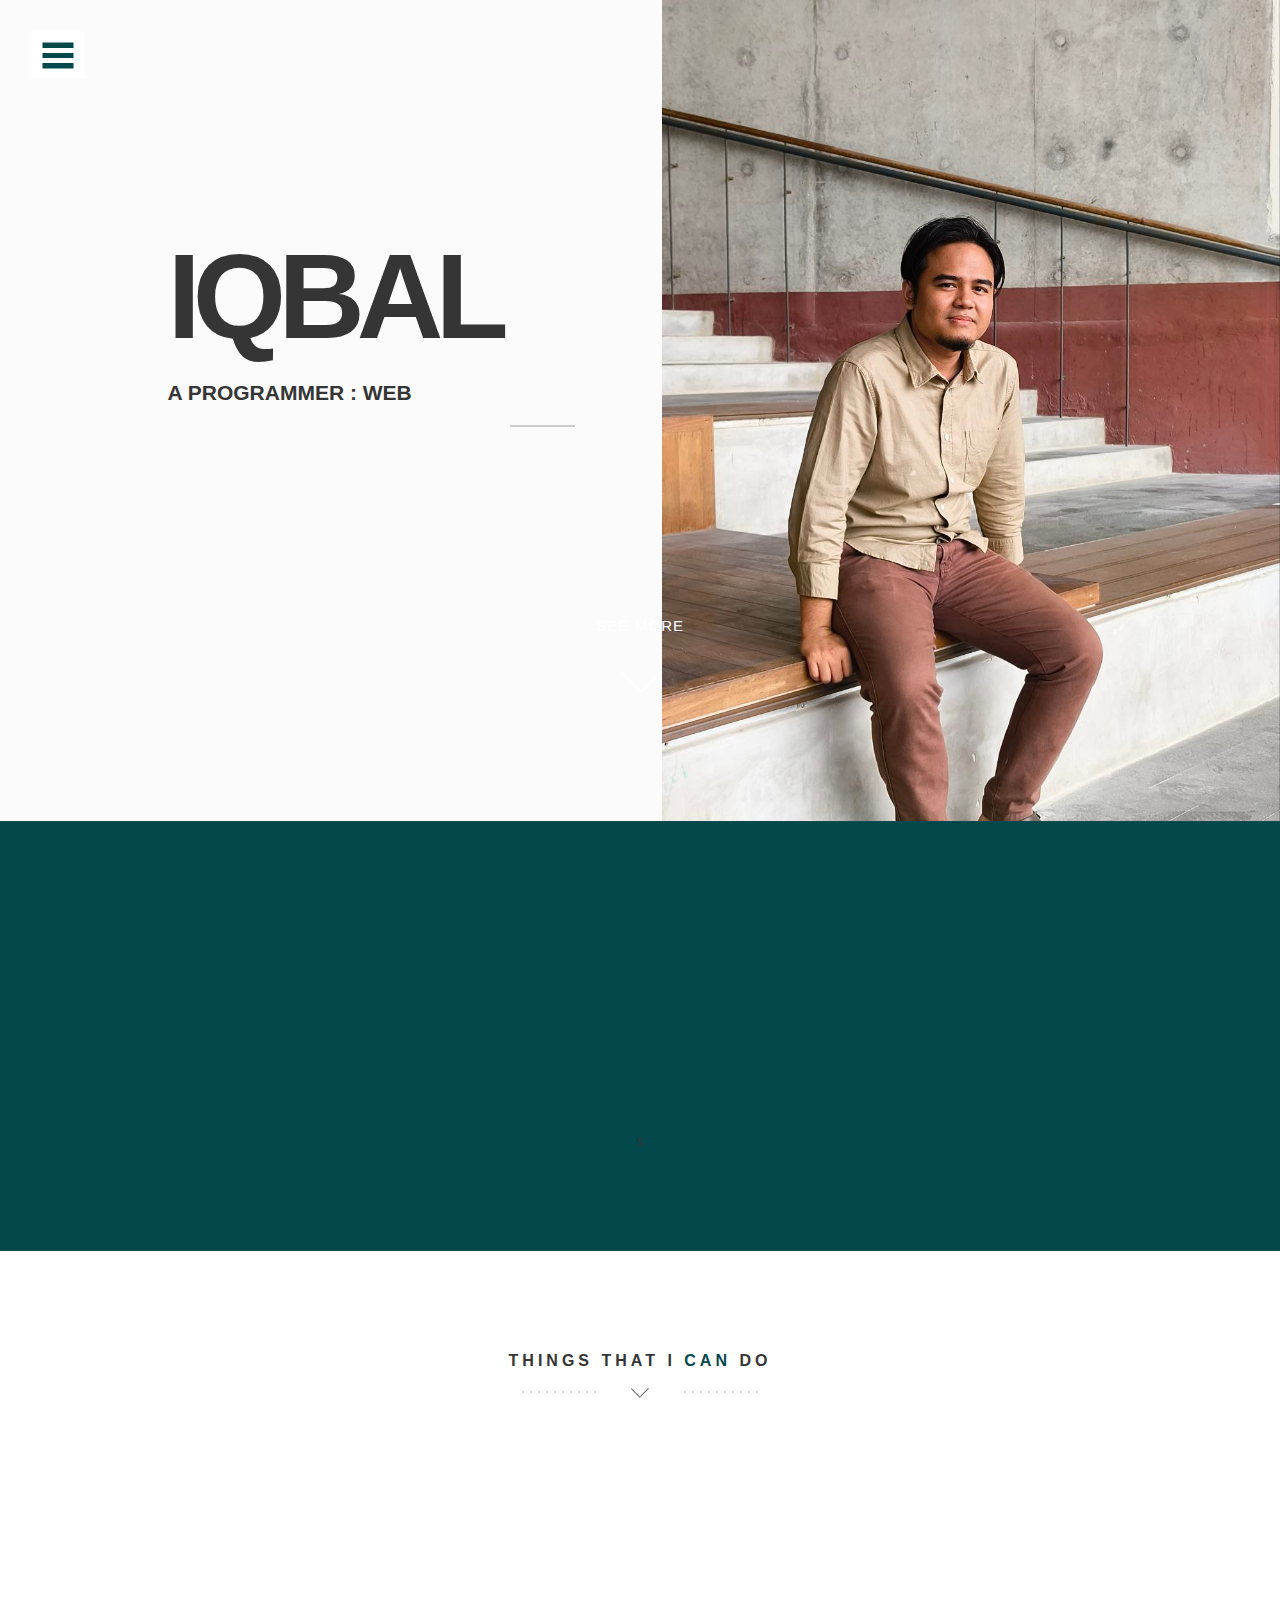
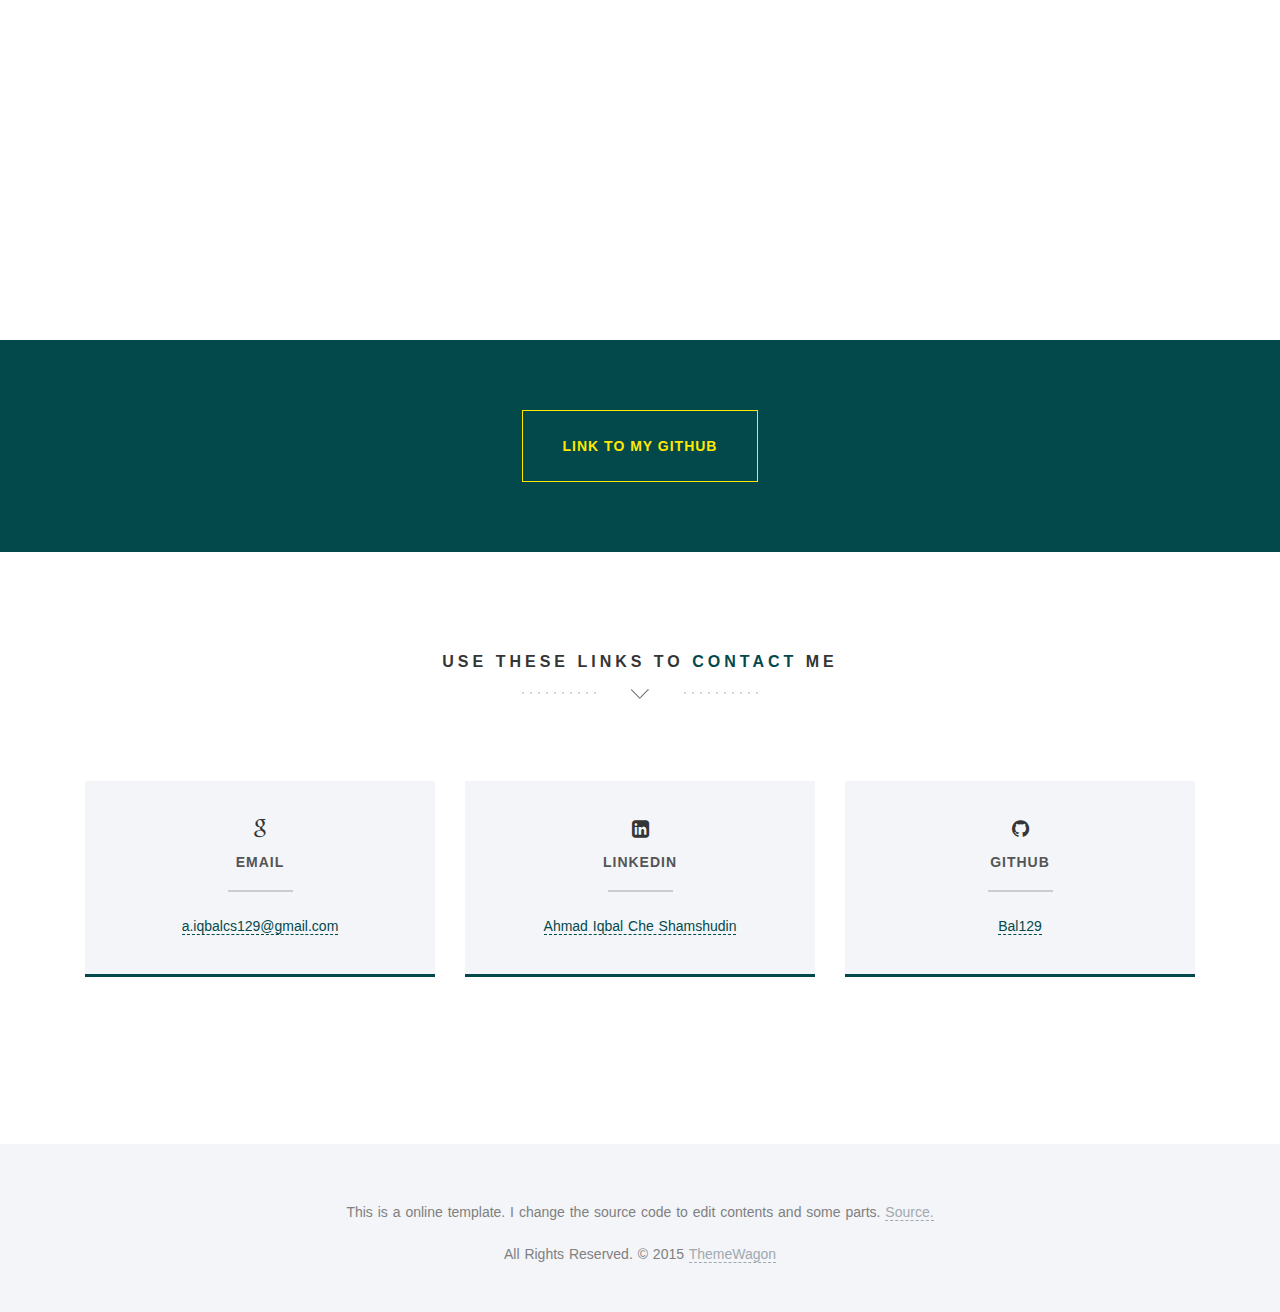
==== commit 9348ccab: "Update" ====
--- a/index.html
+++ b/index.html
@@ -31,7 +31,7 @@
     <![endif]-->
   </head>
   
-  <body id="top" class="show-menu">
+  <body id="top">
 
     <!-- ****************************** Preloader ************************** -->
     <div id="preloader"></div>
@@ -47,18 +47,17 @@
           <div class="menu-wrap">
             <nav class="menu">
               <!-- Menu Links -->
-              <div class="icon-list" style="float:left;">
+              <div class="icon-list"> 
                 <a href="index.html#home"><i class="fa fa-fw fa-home"></i><span>Home</span></a>
-              </div>
-              <div class="icon-list">
                 <a href="pages/web.html"><i class="fa fa-fw fa-code"></i><span>Web Dev</span></a>
                 <a href="pages/game.html"><i class="fa fa-fw fa-gamepad"></i><span>Game Dev</span></a>
                 <a href="pages/software.html"><i class="fa fa-fw fa-desktop"></i><span>Software Dev</span></a>
                 <a href="index.html#arts"><i class="fa fa-fw fa-paint-brush"></i><span>Digital Arts</span></a>
-                <a href="../index.html#contacts"><i class="fa fa-fw fa-envelope-o"></i><span>Contacts</span></a>
+                <a href="index.html#contacts"><i class="fa fa-fw fa-envelope-o"></i><span>Contacts</span></a>
               </div>
             </nav>
           </div>
+          <button class="menu-button" id="open-button"></button><!-- menu button -->
         </div>
       </div>
       <!-- Header Image -->
@@ -75,7 +74,7 @@
             <div class="col-md-8 col-md-offset-1 inner">
               <h1 class="animated fadeInDown">Iqbal</h1>
               <br/>
-              <h2>A Programmer : <span class="rotate">Web,Game,Software</span></h2>
+              <h2><span class="rotate">A Programmer : Web,A Programmer : Game,A Programmer : Software</span></h2>
             </div>
           </div>
           <!-- Learn More Button -->
@@ -113,9 +112,7 @@
             </p>
           </div>
         </div>
-      </div>
-      <!-- Button to go HOME -->
-      <a href="index.html#top" class="up-btn"><i class="fa fa-chevron-up"></i></a>
+      </div>s
     </section>
 
     <!-- =======================================
--- a/css/style.css
+++ b/css/style.css
@@ -375,7 +375,7 @@
 	right:0.5em;
 	bottom:0.5em;
 	left:0.5em;
-	background: linear-gradient(#E04343 20%,rgba(0, 0, 0, 0) 20%,rgba(0, 0, 0, 0) 40%,#E04343 40%,#E04343 60%,rgba(0, 0, 0, 0) 60%,rgba(0, 0, 0, 0) 80%,#E04343 80%);
+	background: linear-gradient(var(--main-color) 20%,rgba(0, 0, 0, 0) 20%,rgba(0, 0, 0, 0) 40%,var(--main-color) 40%,var(--main-color) 60%,rgba(0, 0, 0, 0) 60%,rgba(0, 0, 0, 0) 80%,var(--main-color) 80%);
 	content:'';
 }
 .menu-button:hover {
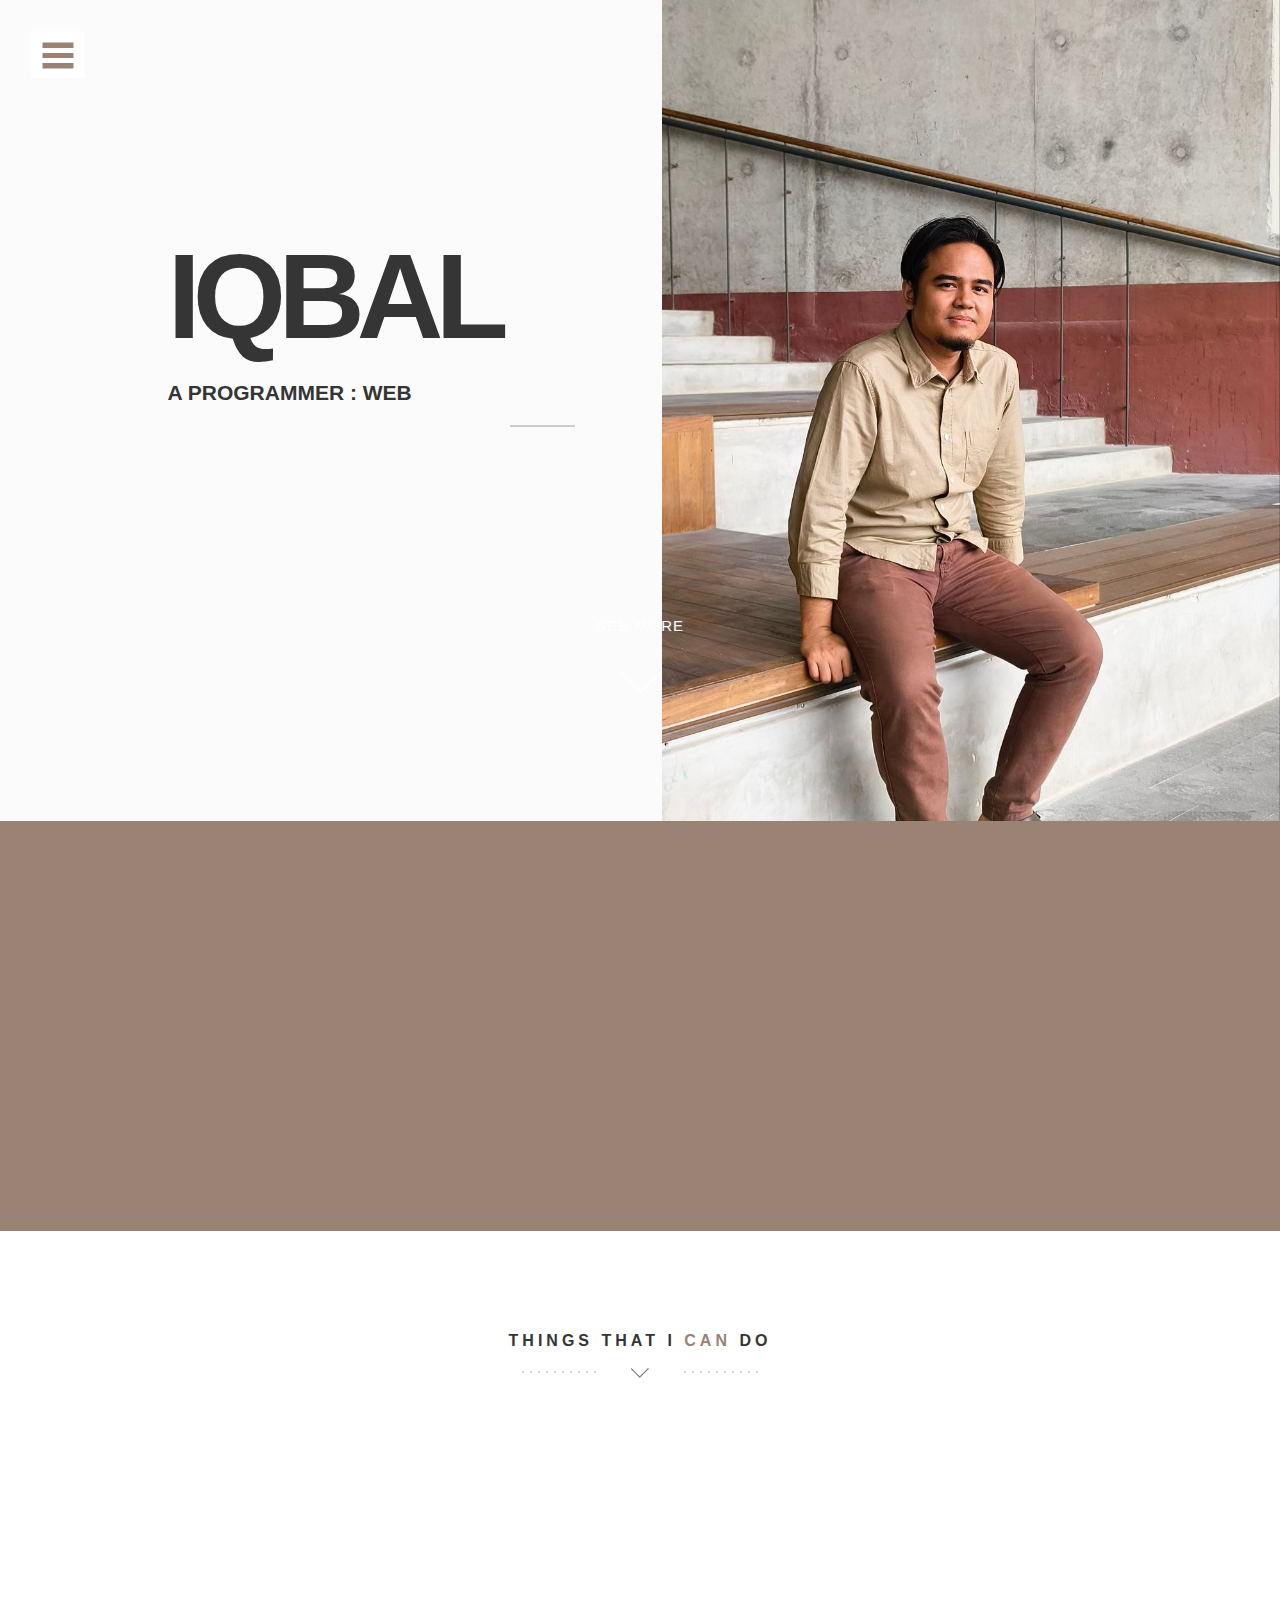
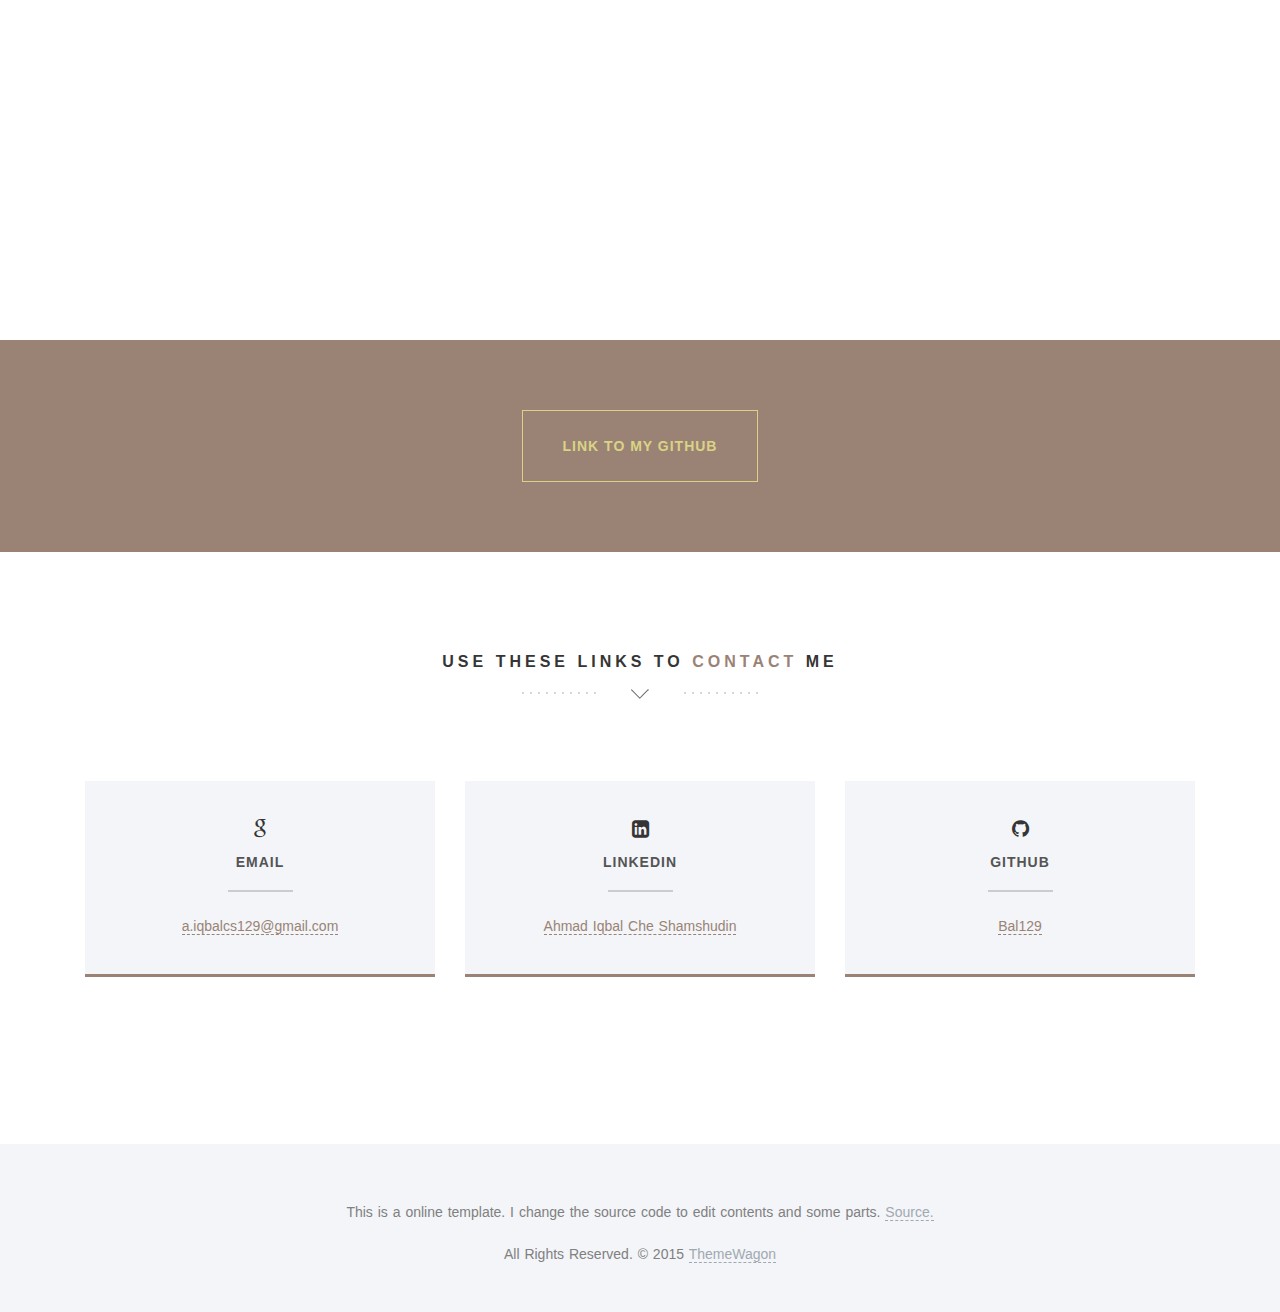
==== commit 6340235a: "Update" ====
--- a/index.html
+++ b/index.html
@@ -112,7 +112,7 @@
             </p>
           </div>
         </div>
-      </div>s
+      </div>
     </section>
 
     <!-- =======================================
@@ -140,6 +140,7 @@
                 </div>
                 <h2>Web Development</h2><!-- Title -->
                 <p> HTML | CSS | JavaScript | ReactJS | PHP | MySQL </p><!-- Description -->
+                <a href="pages/web.html">Go to page</a>
               </div>
               <!-- Item 2 - Game -->
               <div class="col-md-3 wp2 item delay-05s">
@@ -148,6 +149,7 @@
                 </div>
                 <h2>Game Development</h2><!-- Title -->
                 <p> Monogame | Phaser | Unity 2D/3D | Unreal Engine 5 </p><!-- Description -->
+                <a href="pages/game.html">Go to page</a>
               </div>
               <!-- Item 3 - Software -->
               <div class="col-md-3 wp2 item delay-1s">
@@ -156,6 +158,7 @@
                 </div>
                 <h2>Software Dev</h2><!-- Title -->
                 <p> C++ | Java | Java Swing | JavaFx </p><!-- Description -->
+                <a href="pages/software.html">Go to page</a>
               </div>
               <!-- Item 4 - Digital Arts -->
               <div class="col-md-3 wp2 item delay-15s">
@@ -164,6 +167,7 @@
                 </div>
                 <h2>Digital Arts</h2><!-- Title -->
                 <p> Blender (3D) | Krita (2D) | C++ OpenGL </p><!-- Description -->
+                <a href="index.html#home">Go to page</a>
               </div>
             </div>
             <div class="clearfix"></div>
--- a/css/style.css
+++ b/css/style.css
@@ -1,10 +1,14 @@
 /*========================================================================*/
 
 :root {
-	--main-color: #03494c;
+	--main-color: #9a8375;
+	/* --main-color: #767878; */
+	/* --main-color: #03494c; */
 	--text-color-1: #22b1d4;
-	--text-color-2: #FFE800;
+	/* --text-color-2: #FFE800; */
+	--text-color-2: #dad385;
 	--accent-color: #fbfbfb;
+	--background-color: #4b4b4b;
 }
 
 /* ///////////////////////////////////////////////////////////////////// 
@@ -359,6 +363,19 @@
 	-webkit-transform:translate3d(1.5em,1.5em,0);
 	transform: translate3d(1.5em,1.5em,0);
 }
+
+.custom-menu-wrap {
+	position:fixed;
+	z-index:1000;
+	-webkit-transform:translate3d(1.5em,1.5em,0);
+	transform: translate3d(1.5em,1.5em,0);
+}
+
+.custom-menu-button {
+	height: 5em;
+	width: 5em;
+}
+
 /* Menu Button */
 .menu-button {
 	z-index:1000;
@@ -959,14 +976,14 @@
 .up-btn {
 	width:55px;
 	height:55px;
-	background: rgba(255, 232, 1, 0.9);
+	background: var(--main-color);
 	display:block;
 	margin:0 auto;
-	color: var(--main-color);
+	color: #fff;
 	font-size:18px;
 	line-height:52px;
 	text-align:center;
-	position:absolute;
+	/* position:absolute; */
 	top:-26px;
 	left:0;
 	right:0;
@@ -975,7 +992,8 @@
 }
 .up-btn:hover,up-btn:focus {
 	color: black;
-	background: #FFE800;
+	color: var(--main-color);
+	background: var(--text-color-2);
 }
 .contact-details {
 	margin:70px 0;
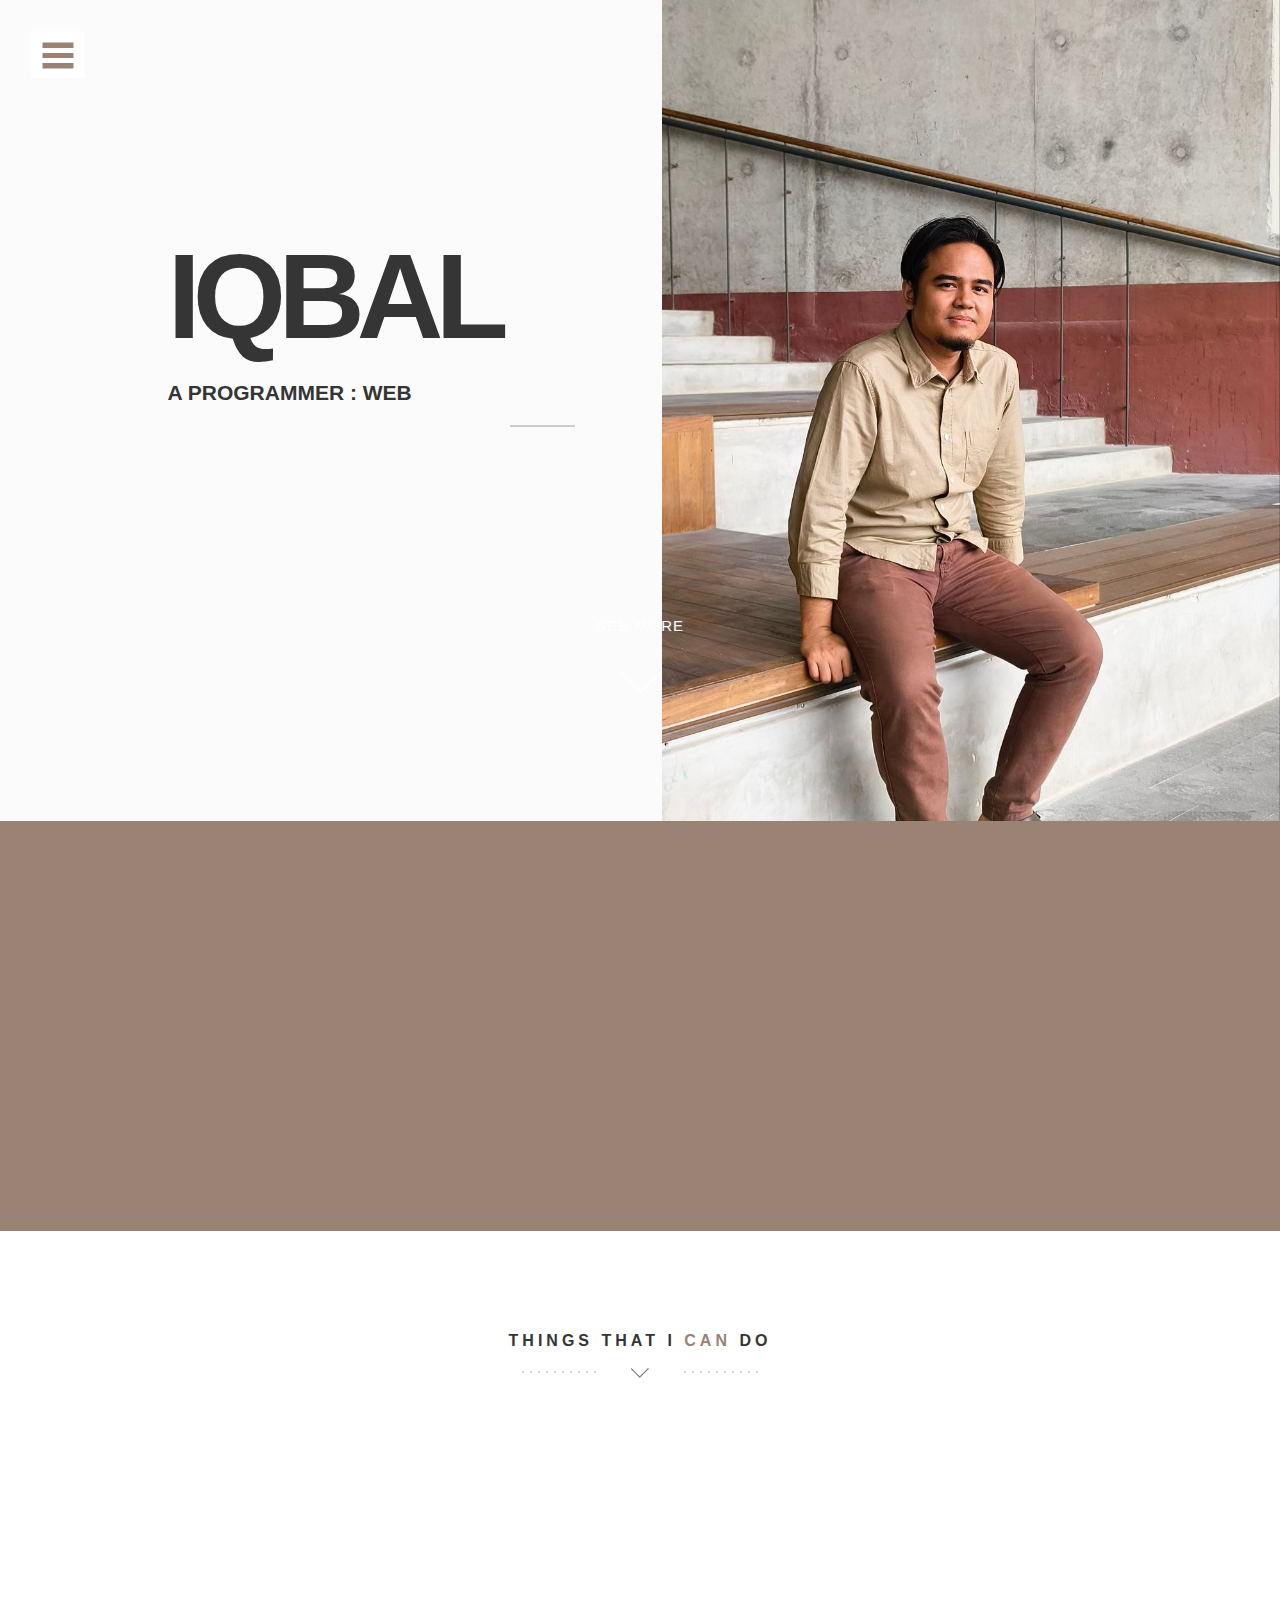
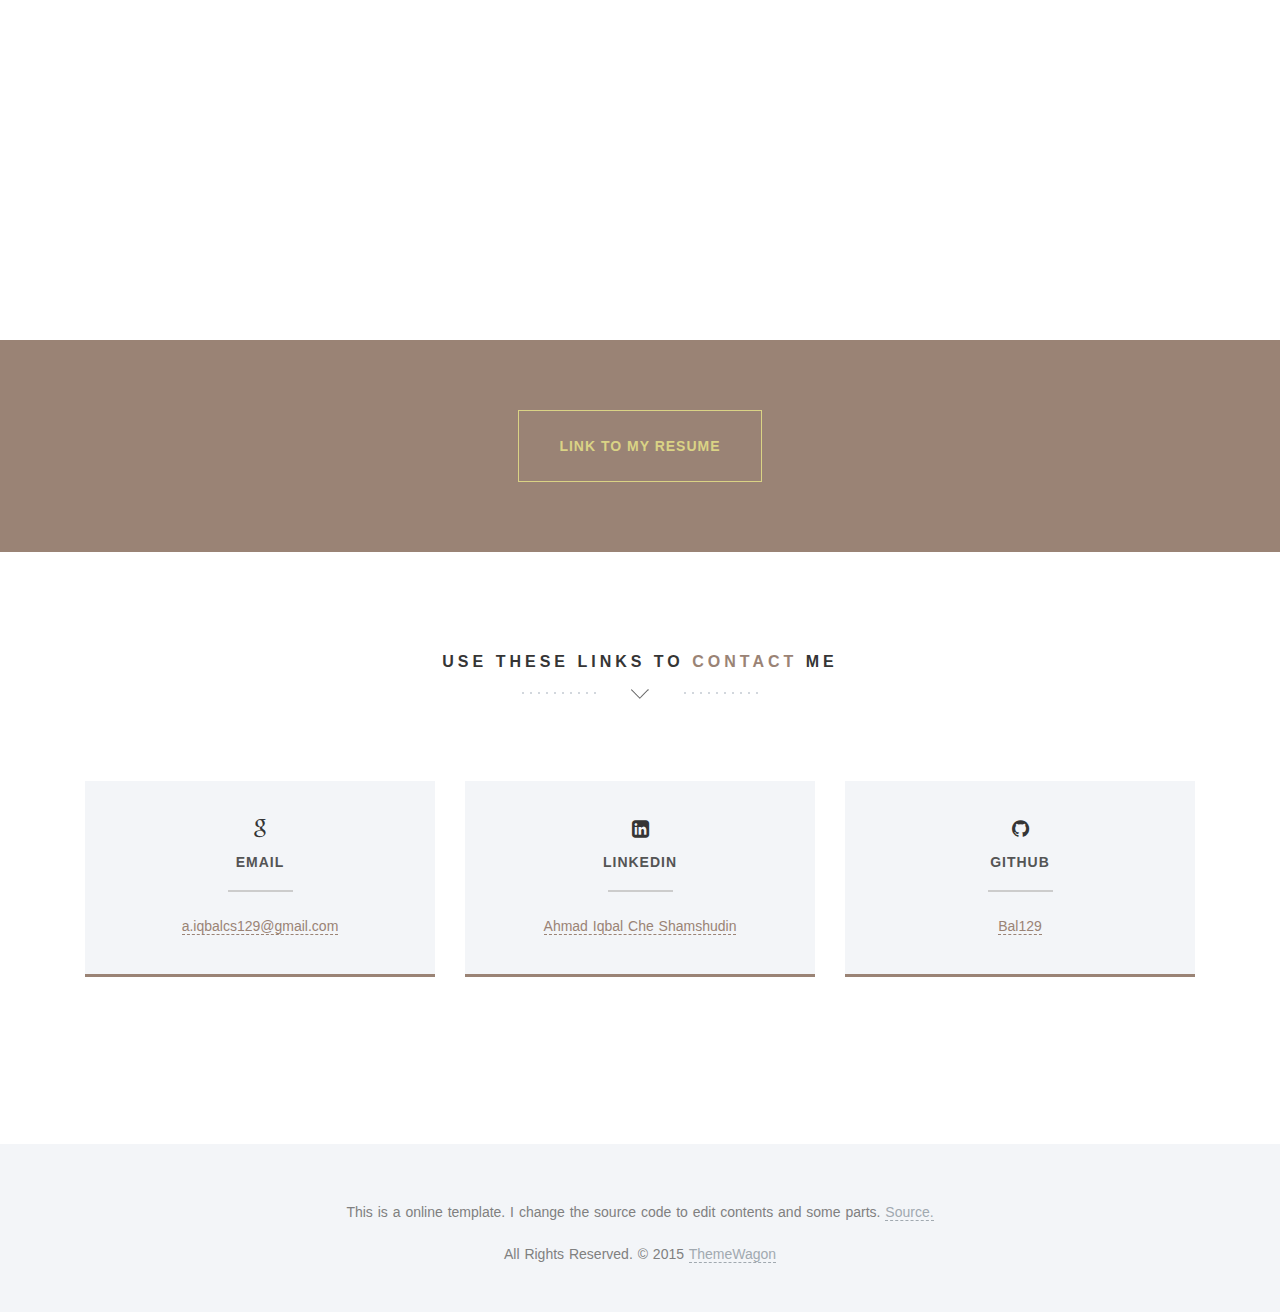
==== commit 6c935ed6: "Update" ====
--- a/index.html
+++ b/index.html
@@ -188,7 +188,7 @@
       <div class="container">
         <div class="row">
           <div class="col-md-12">
-            <a href="https://github.com/Bal129" target="_blank" class="outline-btn">Link to my GitHub</a>
+            <a href="https://drive.google.com/file/d/1hp7oB-Wwfc8KusTgjMVRbyspA1fDAsxu/view?usp=sharing" target="_blank" class="outline-btn">Link to my Resume</a>
           </div>
         </div>
       </div>
--- a/css/style.css
+++ b/css/style.css
@@ -292,6 +292,15 @@
 	border-spacing: 0;
 }
 /* ==========================================================================Section Styles========================================================================== */
+
+.section-header {
+	background-position: center;
+	background-repeat: no-repeat;
+	background-size: contain;
+	height: auto;
+	padding: 5em 0em;
+}
+
 .section-padding {
 	padding:90px 0 100px
 }
@@ -639,6 +648,16 @@
 	text-transform:uppercase;
 	font-size:24px;
 	color: #8C8C8C;
+}
+
+.about-picture-sub {
+	position:absolute; 
+	top:0; 
+	right:0; 
+	background-color: var(--main-color); 
+	margin-right: 1em;
+	padding: 0.5em;
+	color: white;
 }
 
 .about-text h2 {
